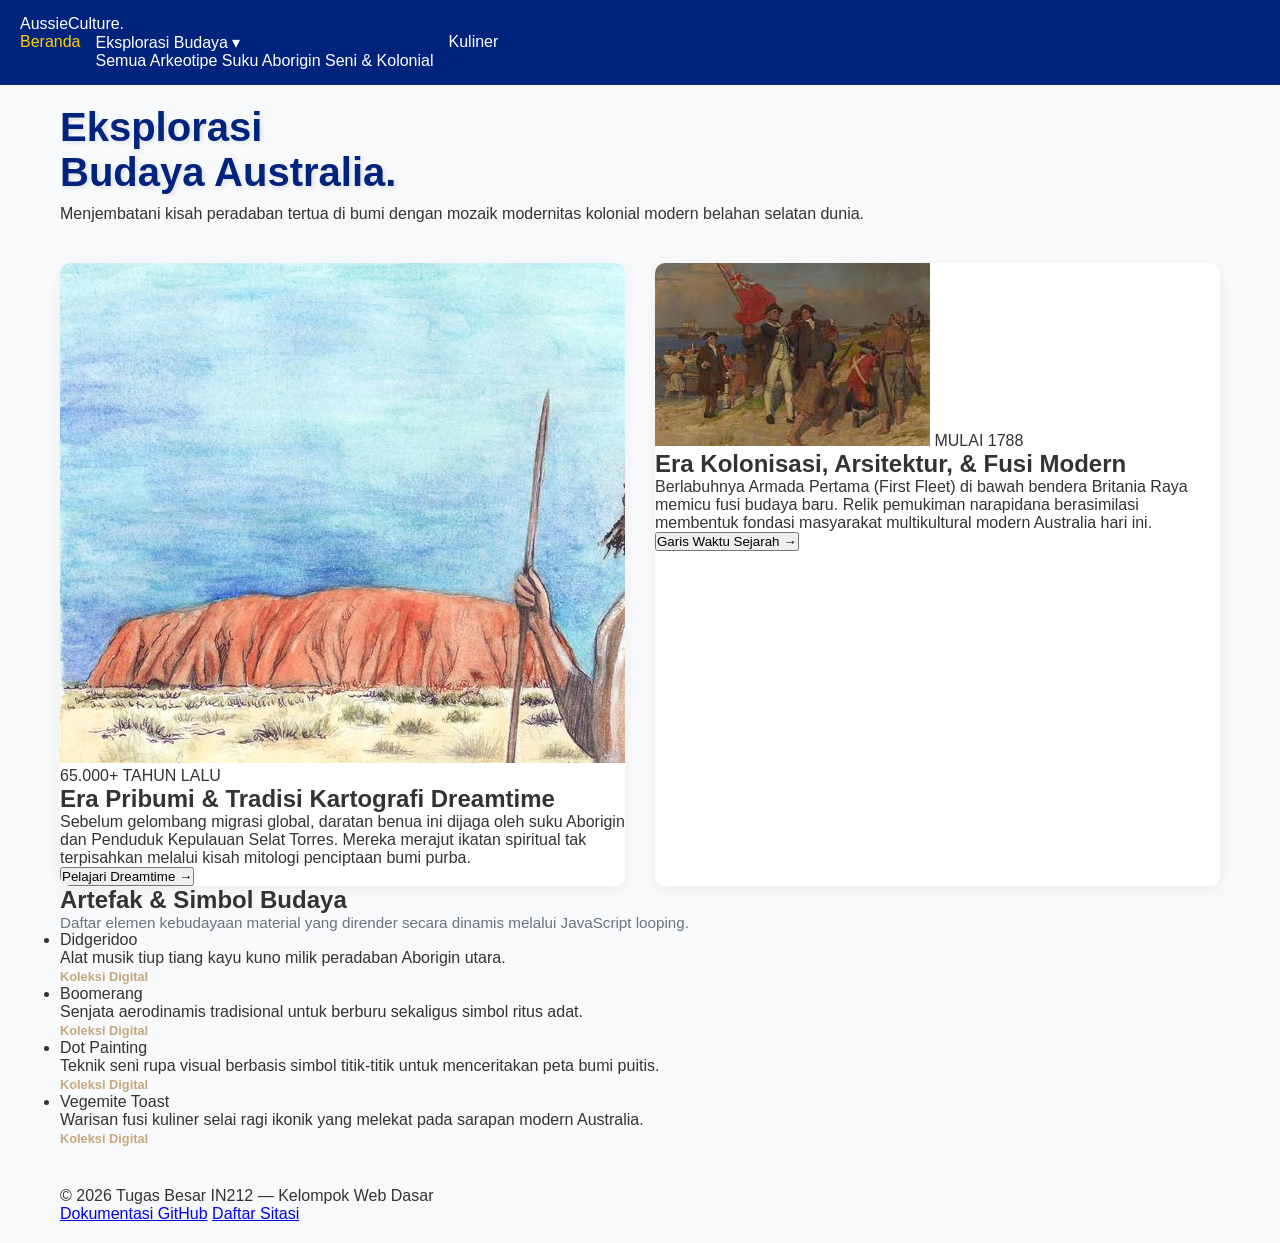
==== index.html @ f910027d "progress 2" ====
<!DOCTYPE html>
<html lang="id">
<head>
    <meta charset="UTF-8">
    <meta name="viewport" content="width=device-width, initial-scale=1.0">
    <title>Pesona Budaya Australia — AussieCulture</title>
    <link href="https://fonts.googleapis.com/css2?family=Marcellus&family=Plus+Jakarta+Sans:wght@300;400;500;600&display=swap" rel="stylesheet">
    <link rel="stylesheet" href="style.css">
</head>
<body>

    <nav class="navbar">
        <div class="nav-container">
            <div class="logo">AussieCulture.</div>
            
            <div class="burger-menu" id="burger-btn">
                <div class="line1"></div>
                <div class="line2"></div>
                <div class="line3"></div>
            </div>

            <ul class="nav-links" id="nav-menu">
                <li><a href="index.html" class="active">Beranda</a></li>
                <li class="dropdown">
                    <a href="#" class="dropbtn" id="dropdown-btn">Eksplorasi Budaya ▾</a>
                    <div class="dropdown-content">
                        <a href="#" onclick="filterBudaya('semua')">Semua Arkeotipe</a>
                        <a href="#" onclick="filterBudaya('aborigin')">Suku Aborigin</a>
                        <a href="#" onclick="filterBudaya('kolonial')">Seni & Kolonial</a>
                    </div>
                </li>
                <li><a href="kuliner.html">Kuliner</a></li>
            </ul>
        </div>
    </nav>

    <header class="hero container animate-fade">
        <div class="hero-content">
            <h1 class="text-effect">Eksplorasi<br><span class="highlight">Budaya Australia.</span></h1>
            <p class="hero-lead">Menjembatani kisah peradaban tertua di bumi dengan mozaik modernitas kolonial modern belahan selatan dunia.</p>
        </div>
    </header>

    <main class="container">
        
        <section class="sejarah-grid">
            
            <div class="sejarah-card" id="card-aborigin">
                <div class="card-img-wrapper">
                    <img src="photo/suku-aborigin.jpg" alt="Suku Aborigin Australia" class="card-img">
                    <span class="card-tag">65.000+ TAHUN LALU</span>
                </div>
                <div class="card-body">
                    <h2>Era Pribumi & Tradisi Kartografi Dreamtime</h2>
                    <p>Sebelum gelombang migrasi global, daratan benua ini dijaga oleh suku Aborigin dan Penduduk Kepulauan Selat Torres. Mereka merajut ikatan spiritual tak terpisahkan melalui kisah mitologi penciptaan bumi purba.</p>
                    <button class="btn-primary" onclick="bacaEksplorasi('aborigin')">Pelajari Dreamtime →</button>
                </div>
            </div>

            <div class="sejarah-card" id="card-kolonial">
                <div class="card-img-wrapper">
                    <img src="photo/captain-cook.jpg" alt="Era Kolonial Australia" class="card-img">
                    <span class="card-tag">MULAI 1788</span>
                </div>
                <div class="card-body">
                    <h2>Era Kolonisasi, Arsitektur, & Fusi Modern</h2>
                    <p>Berlabuhnya Armada Pertama (First Fleet) di bawah bendera Britania Raya memicu fusi budaya baru. Relik pemukiman narapidana berasimilasi membentuk fondasi masyarakat multikultural modern Australia hari ini.</p>
                    <button class="btn-primary" onclick="bacaEksplorasi('kolonial')">Garis Waktu Sejarah →</button>
                </div>
            </div>

        </section>

        <section class="artefak-section">
            <div class="section-header">
                <h2>Artefak & Simbol Budaya</h2>
                <p style="color: #6B7280; font-size: 0.95rem;">Daftar elemen kebudayaan material yang dirender secara dinamis melalui JavaScript looping.</p>
            </div>
            
            <ul class="artefak-list" id="dynamic-list"></ul>
        </section>

    </main>

    <footer class="footer">
        <div class="footer-container container">
            <p>© 2026 Tugas Besar IN212 — Kelompok Web Dasar</p>
            <div class="footer-links">
                <a href="#">Dokumentasi GitHub</a>
                <a href="#">Daftar Sitasi</a>
            </div>
        </div>
    </footer>

    <script src="script.js"></script>
</body>
</html>
---- style.css ----
* {
    margin: 0;
    padding: 0;
    box-sizing: border-box;
    font-family: 'Segoe UI', Tahoma, Geneva, Verdana, sans-serif;
}

body {
    background-color: #f7f9fa;
    color: #333;
}

.container {
    padding: 20px;
    max-width: 1200px;
    margin: 0 auto;
}


.navbar {
    display: flex;
    justify-content: space-between;
    align-items: center;
    background-color: #00247d; 
    padding: 15px 20px;
    color: white;
}

.nav-links {
    display: flex;
    list-style: none;
    gap: 15px;
}

.nav-links a {
    color: white;
    text-decoration: none;
    transition: color 0.3s ease; 
}

.nav-links a:hover, .nav-links a.active {
    color: #ffcd00; 
}


.sejarah-header {
    text-align: center;
    margin: 40px 0;
}

.text-effect {
    font-size: 2.5rem;
    color: #00247d;
    text-shadow: 2px 2px 4px rgba(0, 0, 0, 0.1);
    margin-bottom: 10px;
}


.sejarah-grid {
    display: grid;
    grid-template-columns: 1fr;
    gap: 30px;
}

.sejarah-card {
    background: white;
    border-radius: 10px;
    overflow: hidden;
    box-shadow: 0 4px 15px rgba(0,0,0,0.05);
    transition: transform 0.3s ease;
}

.sejarah-card:hover {
    transform: translateY(-5px); 
}

.card-image img {
    width: 100%;
    height: 200px;
    object-fit: cover;
}

.card-content {
    padding: 20px;
}

.card-content h2 {
    color: #cc3333; 
    margin-bottom: 15px;
}

.card-content p {
    line-height: 1.6;
    margin-bottom: 20px;
}

.btn-learn {
    background-color: #00247d;
    color: white;
    border: none;
    padding: 10px 20px;
    border-radius: 5px;
    cursor: pointer;
    font-weight: bold;
    transition: background-color 0.3s;
}

.btn-learn:hover {
    background-color: #001850;
}


@media (min-width: 768px) {
    .sejarah-grid {
        grid-template-columns: 1fr 1fr;
    }
    
    .sejarah-header h1 {
        font-size: 3.5rem;
    }
}
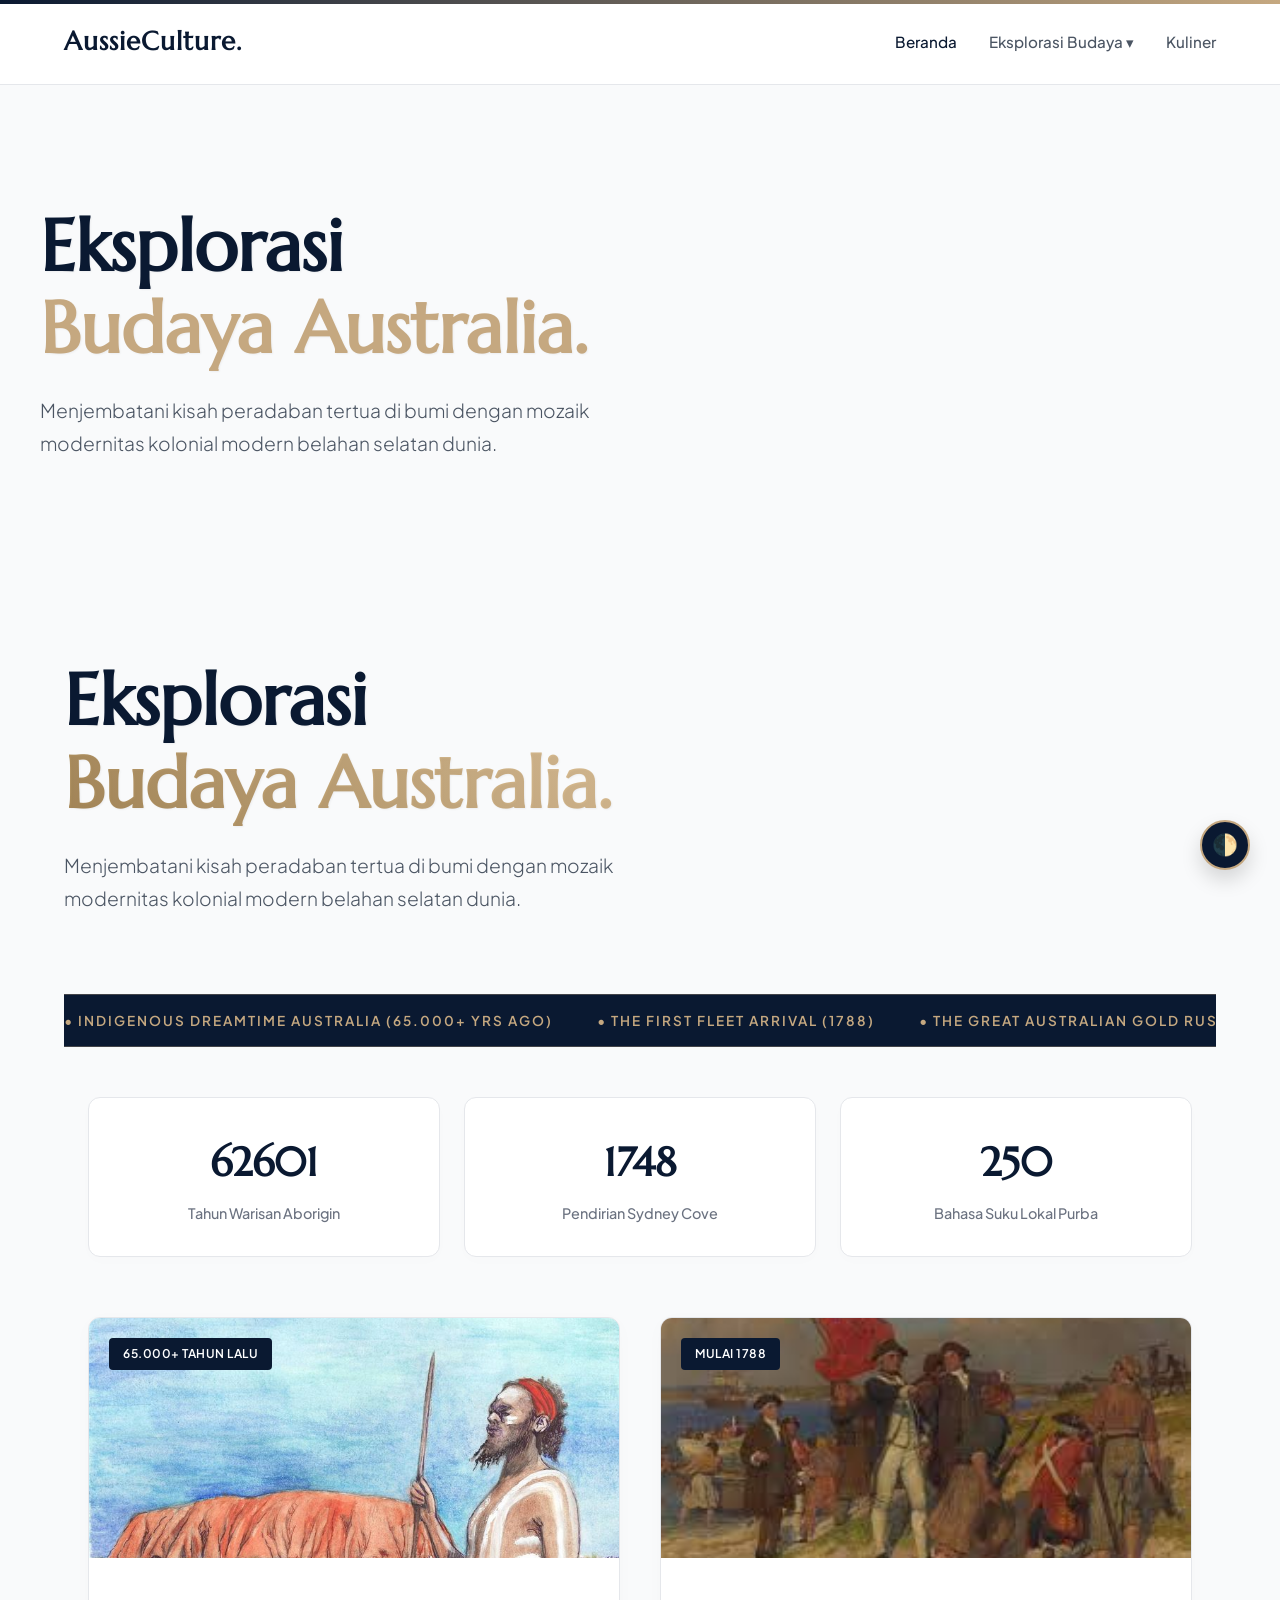
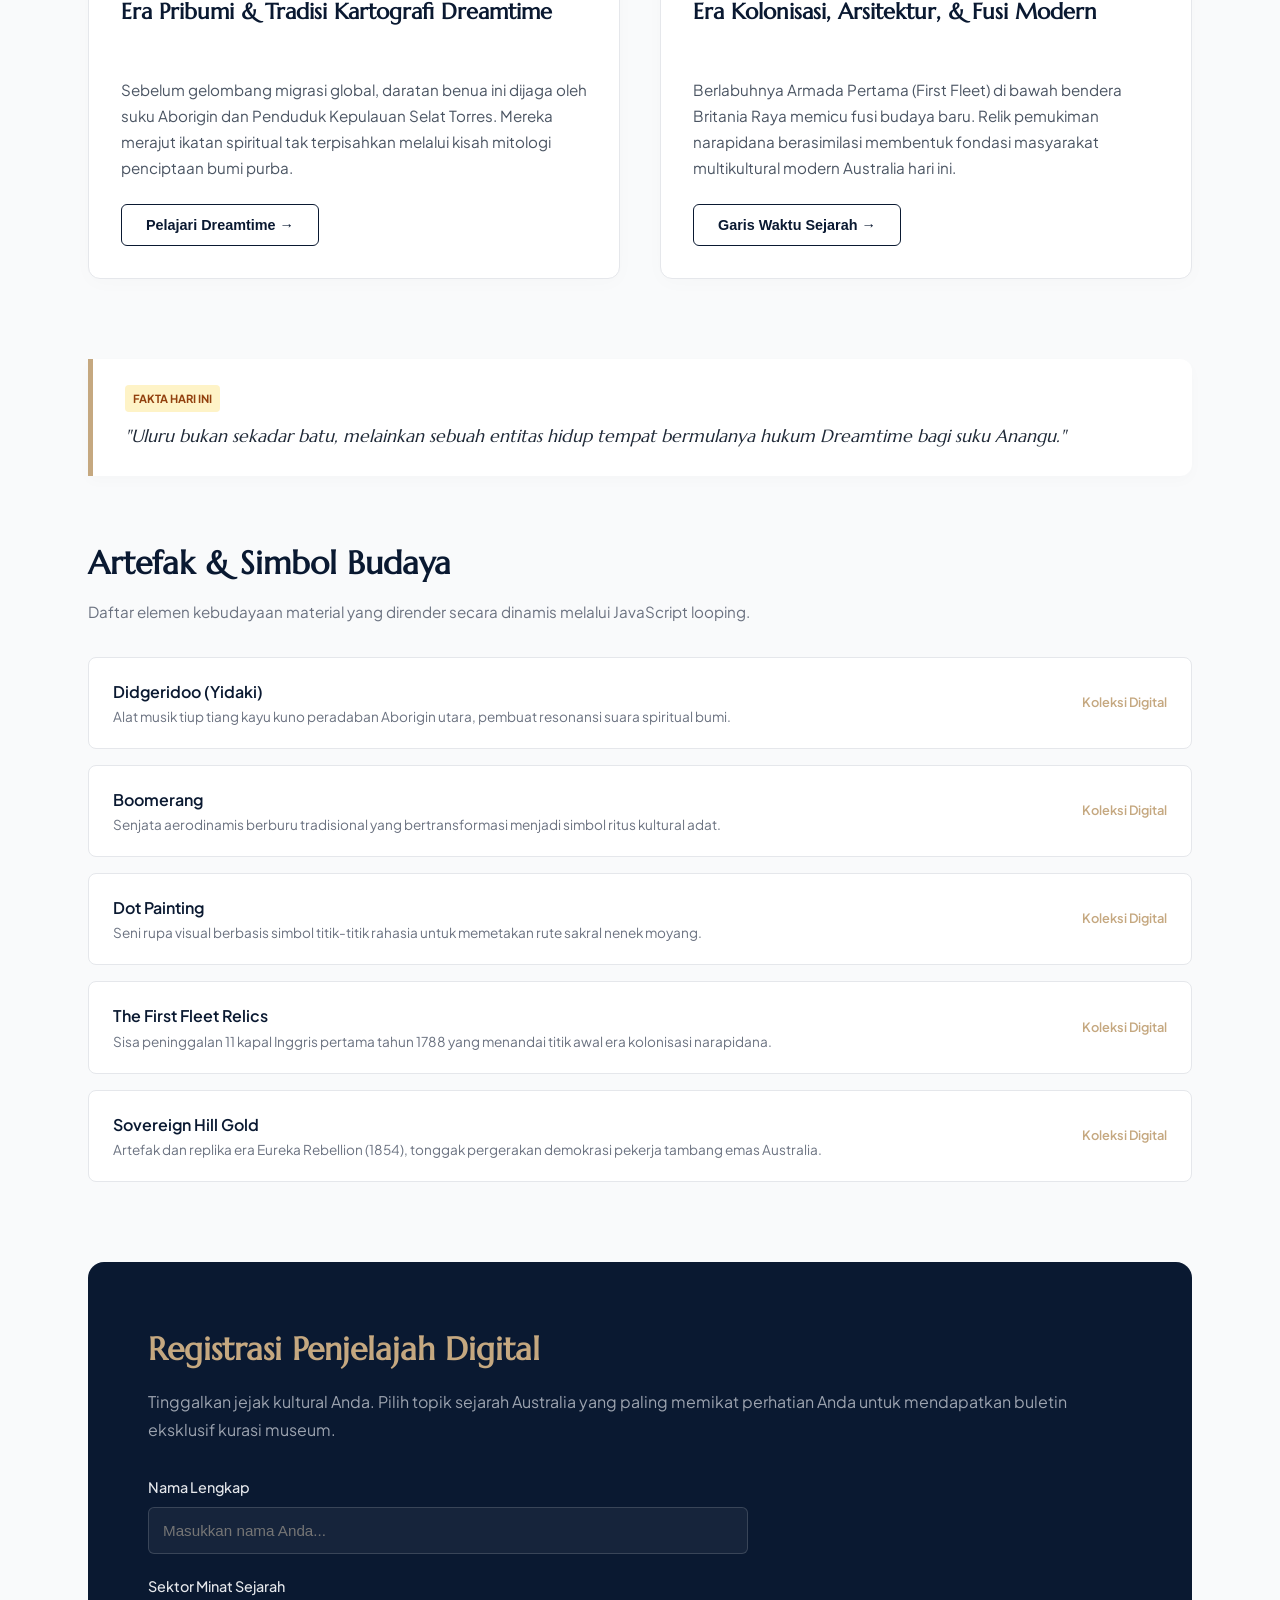
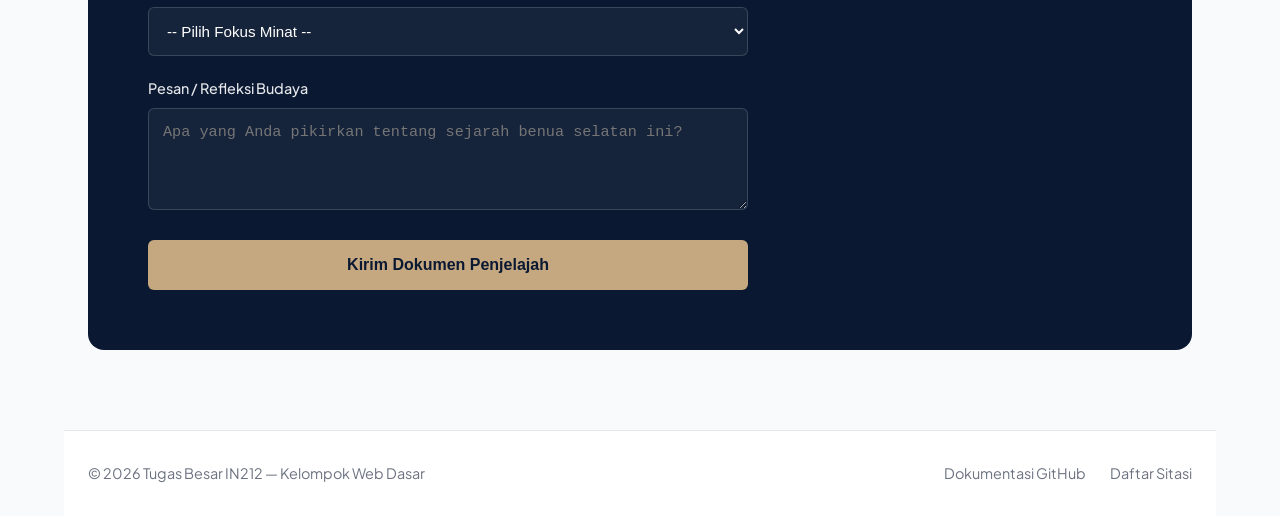
==== commit 1a361a45: "Pembaruan" ====
--- a/index.html
+++ b/index.html
@@ -8,7 +8,6 @@
     <link rel="stylesheet" href="style.css">
 </head>
 <body>
-
     <nav class="navbar">
         <div class="nav-container">
             <div class="logo">AussieCulture.</div>
@@ -43,8 +42,45 @@
 
     <main class="container">
         
+        <button id="dark-mode-toggle" class="floating-btn" title="Ubah Tema">🌓</button>
+
+    <div class="scroll-line"></div>
+
+    <header class="hero container animate-fade">
+        <div class="hero-content">
+            <h1 class="text-effect">Eksplorasi<br><span class="highlight text-gradient">Budaya Australia.</span></h1>
+            <p class="hero-lead">Menjembatani kisah peradaban tertua di bumi dengan mozaik modernitas kolonial modern belahan selatan dunia.</p>
+        </div>
+    </header>
+
+    <div class="marquee-container">
+        <div class="marquee-content">
+            <span>• INDIGENOUS DREAMTIME AUSTRALIA (65.000+ YRS AGO) </span>
+            <span>• THE FIRST FLEET ARRIVAL (1788) </span>
+            <span>• THE GREAT AUSTRALIAN GOLD RUSH (1851) </span>
+            <span>• FEDERATION OF AUSTRALIA (1901) </span>
+            <span>• MODERN MULTICULTURAL ERA (2026) </span>
+        </div>
+    </div>
+
+    <main class="container">
+        
+        <section class="stats-section">
+            <div class="stat-box">
+                <h3 class="stat-number" data-target="65000">0</h3>
+                <p>Tahun Warisan Aborigin</p>
+            </div>
+            <div class="stat-box">
+                <h3 class="stat-number" data-target="1788">0</h3>
+                <p>Pendirian Sydney Cove</p>
+            </div>
+            <div class="stat-box">
+                <h3 class="stat-number" data-target="250">0</h3>
+                <p>Bahasa Suku Lokal Purba</p>
+            </div>
+        </section>
+
         <section class="sejarah-grid">
-            
             <div class="sejarah-card" id="card-aborigin">
                 <div class="card-img-wrapper">
                     <img src="photo/suku-aborigin.jpg" alt="Suku Aborigin Australia" class="card-img">
@@ -68,18 +104,52 @@
                     <button class="btn-primary" onclick="bacaEksplorasi('kolonial')">Garis Waktu Sejarah →</button>
                 </div>
             </div>
+        </section>
 
-        </section>
+        <div class="quote-banner">
+            <span class="quote-tag">FAKTA HARI INI</span>
+            <p id="live-quote">"Uluru bukan sekadar batu, melainkan sebuah entitas hidup tempat bermulanya hukum Dreamtime bagi suku Anangu."</p>
+        </div>
 
         <section class="artefak-section">
             <div class="section-header">
                 <h2>Artefak & Simbol Budaya</h2>
                 <p style="color: #6B7280; font-size: 0.95rem;">Daftar elemen kebudayaan material yang dirender secara dinamis melalui JavaScript looping.</p>
             </div>
-            
             <ul class="artefak-list" id="dynamic-list"></ul>
         </section>
 
+        <section class="form-section">
+            <div class="form-info">
+                <h2>Registrasi Penjelajah Digital</h2>
+                <p>Tinggalkan jejak kultural Anda. Pilih topik sejarah Australia yang paling memikat perhatian Anda untuk mendapatkan buletin eksklusif kurasi museum.</p>
+            </div>
+            
+            <form id="guestbook-form" onsubmit="validasiForm(event)">
+                <div class="form-group">
+                    <label for="username">Nama Lengkap</label>
+                    <input type="text" id="username" placeholder="Masukkan nama Anda..." required>
+                </div>
+
+                <div class="form-group">
+                    <label for="user-interest">Sektor Minat Sejarah</label>
+                    <select id="user-interest" required>
+                        <option value="" disabled selected>-- Pilih Fokus Minat --</option>
+                        <option value="Antropologi Aborigin">Antropologi Aborigin (65.000+ Tahun Lalu)</option>
+                        <option value="Navigasi Maritim Kolonial">Navigasi Maritim & Kolonialisme (Mulai 1788)</option>
+                        <option value="Demam Emas (Gold Rush)">Era Demam Emas & Migrasi Global (1851)</option>
+                        <option value="Fusi Modern Kontemporer">Seni Komunitas Kontemporer & Multikultural</option>
+                    </select>
+                </div>
+
+                <div class="form-group">
+                    <label for="user-message">Pesan / Refleksi Budaya</label>
+                    <textarea id="user-message" rows="4" placeholder="Apa yang Anda pikirkan tentang sejarah benua selatan ini?" required></textarea>
+                </div>
+
+                <button type="submit" class="btn-submit">Kirim Dokumen Penjelajah</button>
+            </form>
+        </section>
     </main>
 
     <footer class="footer">
--- a/style.css
+++ b/style.css
@@ -1,121 +1,877 @@
+/* --- RESET & DESIGN SYSTEM --- */
 * {
     margin: 0;
     padding: 0;
     box-sizing: border-box;
-    font-family: 'Segoe UI', Tahoma, Geneva, Verdana, sans-serif;
+}
+
+:root {
+    --primary-blue: #0A1931;   /* Biru Navy Premium */
+    --accent-gold: #C5A880;    /* Emas Muted Elegan */
+    --text-dark: #1F2937;      /* Abu-abu pekat untuk teks bacaan */
+    --bg-light: #F9FAFB;       /* Putih Bersih Off-white */
+    --font-heading: 'Marcellus', serif;
+    --font-body: 'Plus Jakarta Sans', sans-serif;
 }
 
 body {
-    background-color: #f7f9fa;
-    color: #333;
+    background-color: var(--bg-light);
+    color: var(--text-dark);
+    font-family: var(--font-body);
+    line-height: 1.7;
+    -webkit-font-smoothing: antialiased;
 }
 
 .container {
-    padding: 20px;
     max-width: 1200px;
     margin: 0 auto;
-}
-
-
+    padding: 0 24px;
+}
+
+/* --- FITUR: Flexbox Navigation --- */
 .navbar {
+    background-color: #ffffff;
+    border-bottom: 1px solid #E5E7EB;
+    position: sticky;
+    top: 0;
+    z-index: 100;
+}
+
+.nav-container {
     display: flex;
     justify-content: space-between;
     align-items: center;
-    background-color: #00247d; 
-    padding: 15px 20px;
+    max-width: 1200px;
+    margin: 0 auto;
+    padding: 20px 24px;
+    position: relative;
+}
+
+.logo {
+    font-family: var(--font-heading);
+    font-size: 1.6rem;
+    font-weight: bold;
+    color: var(--primary-blue);
+    letter-spacing: 1px;
+}
+
+/* Tombol Burger Menu (Sembunyi secara default di PC) */
+.burger-menu {
+    display: none;
+    flex-direction: column;
+    gap: 5px;
+    cursor: pointer;
+    padding: 5px;
+    z-index: 110;
+}
+
+.burger-menu div {
+    width: 24px;
+    height: 2px;
+    background-color: var(--primary-blue);
+    transition: all 0.3s ease;
+}
+
+/* Struktur Nav-Links Mengutamakan Tampilan HP (Mobile First) */
+.nav-links {
+    display: none; 
+    flex-direction: column;
+    position: absolute;
+    top: 100%;
+    left: 0;
+    width: 100%;
+    background-color: #ffffff;
+    padding: 24px;
+    border-bottom: 1px solid #E5E7EB;
+    gap: 20px;
+    box-shadow: 0 15px 25px rgba(0, 0, 0, 0.05);
+    list-style: none;
+}
+
+/* Class bantuan pemicu aktifnya menu di HP via JS */
+.nav-links.mobile-active {
+    display: flex;
+}
+
+.nav-links a {
+    text-decoration: none;
+    color: #4B5563;
+    font-weight: 500;
+    font-size: 0.95rem;
+    transition: color 0.3s ease;
+    display: block;
+}
+
+.nav-links a:hover, .nav-links a.active {
+    color: var(--primary-blue);
+}
+
+/* Animasi perubahan bentuk burger menjadi tanda silang (X) */
+.burger-menu.active-burger .line1 {
+    transform: rotate(-45deg) translate(-5px, 5px);
+}
+.burger-menu.active-burger .line2 {
+    opacity: 0;
+}
+.burger-menu.active-burger .line3 {
+    transform: rotate(45deg) translate(-5px, -5px);
+}
+
+/* --- FITUR: Dropdown Styling --- */
+.dropdown {
+    position: relative;
+}
+
+.dropdown-content {
+    display: none;
+    background-color: #F9FAFB;
+    min-width: 200px;
+    border-radius: 8px;
+    overflow: hidden;
+    margin-top: 8px;
+    padding-left: 12px;
+}
+
+.dropdown-content a {
+    color: var(--text-dark);
+    padding: 12px 16px;
+    display: block;
+    font-size: 0.9rem;
+}
+
+.dropdown-content a:hover {
+    background-color: #F3F4F6;
+    color: var(--primary-blue);
+}
+
+/* Class pembantu untuk toggle dropdown via click di HP */
+.show-dropdown {
+    display: block !important;
+}
+
+/* --- HERO & FITUR: Text Effect --- */
+.hero {
+    padding: 80px 0 60px 0;
+}
+
+.text-effect {
+    font-family: var(--font-heading);
+    font-size: 3.5rem;
+    color: var(--primary-blue);
+    line-height: 1.15;
+    margin-bottom: 24px;
+    text-shadow: 1px 1px 2px rgba(10, 25, 49, 0.05);
+}
+
+.text-effect .highlight {
+    color: var(--accent-gold);
+}
+
+.hero-lead {
+    font-size: 1.2rem;
+    color: #4B5563;
+    max-width: 650px;
+    font-weight: 300;
+}
+
+/* --- FITUR: Grid Layout & Cards --- */
+.sejarah-grid, .kuliner-grid {
+    display: grid;
+    grid-template-columns: 1fr; /* Konsep Mobile First */
+    gap: 40px;
+    margin-bottom: 80px;
+}
+
+.card-link {
+    text-decoration: none;
+    color: inherit;
+    display: block;
+    height: 100%;
+}
+
+.sejarah-card {
+    background: #ffffff;
+    border-radius: 12px;
+    overflow: hidden;
+    box-shadow: 0 4px 20px rgba(0, 0, 0, 0.02);
+    border: 1px solid #E5E7EB;
+    height: 100%;
+    display: flex;
+    flex-direction: column;
+    transition: transform 0.4s cubic-bezier(0.16, 1, 0.3, 1), box-shadow 0.4s ease, border-color 0.4s ease;
+}
+
+.sejarah-card:hover {
+    transform: translateY(-8px);
+    box-shadow: 0 20px 35px rgba(0, 0, 0, 0.07);
+    border-color: var(--accent-gold);
+}
+
+.card-img-wrapper {
+    position: relative;
+    overflow: hidden;
+}
+
+.card-img {
+    width: 100%;
+    height: 280px;
+    object-fit: cover;
+    transition: transform 0.5s ease;
+}
+
+.card-link:hover .card-img, .sejarah-card:hover .card-img {
+    transform: scale(1.04);
+}
+
+.card-tag {
+    position: absolute;
+    top: 20px;
+    left: 20px;
+    background-color: var(--primary-blue);
+    color: #ffffff;
+    padding: 6px 14px;
+    font-size: 0.75rem;
+    font-weight: 600;
+    border-radius: 4px;
+    letter-spacing: 0.5px;
+    z-index: 2;
+}
+
+.card-body {
+    padding: 32px;
+    display: flex;
+    flex-direction: column;
+    flex-grow: 1;
+}
+
+.card-body h2 {
+    font-family: var(--font-heading);
+    font-size: 1.5rem;
+    color: var(--primary-blue);
+    margin-bottom: 16px;
+}
+
+.card-body p {
+    color: #4B5563;
+    font-size: 0.95rem;
+    margin-bottom: 24px;
+    flex-grow: 1;
+}
+
+.kuliner-more {
+    font-size: 0.9rem;
+    font-weight: 600;
+    color: var(--primary-blue);
+    transition: color 0.3s ease;
+    margin-top: auto;
+    display: inline-block;
+}
+
+.card-link:hover .kuliner-more {
+    color: var(--accent-gold);
+}
+
+/* --- FITUR: Buttons --- */
+.btn-primary {
+    background: transparent;
+    border: 1px solid var(--primary-blue);
+    color: var(--primary-blue);
+    padding: 12px 24px;
+    font-size: 0.9rem;
+    font-weight: 600;
+    border-radius: 6px;
+    cursor: pointer;
+    transition: all 0.3s ease;
+    align-self: flex-start;
+}
+
+.btn-primary:hover {
+    background-color: var(--primary-blue);
+    color: #ffffff;
+}
+
+/* --- DYNAMIC ARTEFAK SECTION (FITUR: List) --- */
+.artefak-section {
+    margin-bottom: 80px;
+}
+
+.section-header {
+    margin-bottom: 32px;
+}
+
+.section-header h2 {
+    font-family: var(--font-heading);
+    font-size: 2rem;
+    color: var(--primary-blue);
+    margin-bottom: 8px;
+}
+
+.artefak-list {
+    list-style: none;
+    display: flex;
+    flex-direction: column;
+    gap: 16px;
+}
+
+.artefak-item {
+    background: #ffffff;
+    padding: 20px 24px;
+    border-radius: 8px;
+    border: 1px solid #E5E7EB;
+    display: flex;
+    justify-content: space-between;
+    align-items: center;
+}
+
+.artefak-title {
+    font-weight: 600;
+    color: var(--primary-blue);
+}
+
+.artefak-desc {
+    font-size: 0.85rem;
+    color: #6B7280;
+}
+
+/* --- FITUR: Form Styling --- */
+.form-section {
+    background-color: var(--primary-blue);
+    color: #ffffff;
+    border-radius: 16px;
+    padding: 40px 24px;
+    margin-bottom: 80px;
+}
+
+/* --- FITUR: Dropdown Styling --- */
+.dropdown {
+    position: relative;
+    padding-bottom: 15px; /* Trik: Memberi area hover bayangan ke bawah agar tidak putus */
+    margin-bottom: -15px; /* Mengimbangi padding agar posisi nav-links tetap sejajar */
+}
+
+.dropdown-content {
+    display: none;
+    position: absolute;   /* Memastikan posisi melayang di desktop */
+    background-color: #ffffff;
+    min-width: 200px;
+    border-radius: 8px;
+    overflow: hidden;
+    top: 100%;            /* Memaksa menu muncul tepat di bawah pembungkus .dropdown */
+    right: 0;             /* Membuat dropdown rata kanan agar rapi */
+    box-shadow: 0 10px 25px rgba(0,0,0,0.08);
+    border: 1px solid #E5E7EB;
+    z-index: 200;
+}
+
+/* --- FITUR: Dropdown Styling (Solusi Absolut Fix Hover) --- */
+.dropdown {
+    position: relative;
+    display: inline-block;
+}
+
+/* Jembatan Transparan Tak Kasat Mata */
+.dropdown::after {
+    content: "";
+    position: absolute;
+    left: 0;
+    right: 0;
+    top: 100%;
+    height: 30px; /* <--- Ini jembatan setinggi 30px untuk menambal celah kosong secara total */
+    background: transparent; /* Tidak terlihat oleh user tapi dibaca oleh kursor */
+    z-index: 150;
+}
+
+.dropdown-content {
+    display: none;
+    position: absolute;
+    background-color: #ffffff;
+    min-width: 200px;
+    border-radius: 8px;
+    overflow: hidden;
+    
+    /* Kita geser sedikit ke bawah agar estetik tidak menempel pas di teks nav, 
+       tapi tenang, tidak akan hilang karena sudah dijaga oleh jembatan ::after di atas */
+    top: calc(100% + 10px); 
+    right: 0;
+    box-shadow: 0 10px 25px rgba(0, 0, 0, 0.1);
+    border: 1px solid #E5E7EB;
+    z-index: 200;
+}
+
+.sejarah-grid {
+    grid-template-columns: repeat(2, 1fr); 
+    display: flex; /* <--- ATAU baris display ini merusak struktur grid mobile-first kita */
+}
+
+/* --- FIX PROPORSI CARD --- */
+.sejarah-card {
+    background: #ffffff;
+    border-radius: 12px;
+    overflow: hidden;
+    box-shadow: 0 4px 20px rgba(0, 0, 0, 0.02);
+    border: 1px solid #E5E7EB;
+    
+    /* Menggunakan flexbox vertikal agar bodi di dalamnya tahu batasan tinggi maksimal grid */
+    display: flex;
+    flex-direction: column;
+    height: 100%; 
+    
+    transition: transform 0.4s cubic-bezier(0.16, 1, 0.3, 1), box-shadow 0.4s ease, border-color 0.4s ease;
+}
+
+.card-body {
+    padding: 32px;
+    
+    /* Trik Utama: Memaksa bodi kartu mengambil sisa ruang kosong secara adil */
+    display: flex;
+    flex-direction: column;
+    flex-grow: 1; 
+}
+
+/* Menyeimbangkan ukuran judul agar serasi saat berdampingan */
+.card-body h2 {
+    font-family: var(--font-heading);
+    font-size: 1.35rem; /* <--- Ukuran diturunkan sedikit dari 1.5rem agar pas satu/dua baris seimbang */
+    color: var(--primary-blue);
+    margin-bottom: 16px;
+    line-height: 1.4;
+    min-height: 64px; /* <--- Mengunci tinggi judul agar space-nya sama rata di kedua kartu */
+}
+
+.card-body p {
+    color: #4B5563;
+    font-size: 0.95rem;
+    margin-bottom: 24px;
+    
+    /* Trik Kedua: Dorong konten paragraf untuk mengisi space kosong secara fleksibel */
+    flex-grow: 1; 
+}
+
+/* Mengunci posisi tombol agar selalu presisi menempel di dasar bawah bodi kartu */
+.btn-primary {
+    background: transparent;
+    border: 1px solid var(--primary-blue);
+    color: var(--primary-blue);
+    padding: 12px 24px;
+    font-size: 0.9rem;
+    font-weight: 600;
+    border-radius: 6px;
+    cursor: pointer;
+    transition: all 0.3s ease;
+    
+    margin-top: auto;
+    align-self: flex-start;
+}
+
+.card-img {
+    width: 100%;
+    height: 240px; 
+    transition: transform 0.5s ease;
+}
+
+/* Pemicu Hover: Jika area .dropdown ATAU jembatan ::after terkena kursor, menu WAJIB tampil */
+.dropdown:hover .dropdown-content {
+    display: block;
+}
+
+.dropdown-content a {
+    color: var(--text-dark);
+    padding: 12px 16px;
+    display: block;
+    font-size: 0.9rem;
+    text-decoration: none;
+    text-align: left;
+}
+
+.dropdown-content a:hover {
+    background-color: #F3F4F6;
+    color: var(--primary-blue);
+}
+
+/* Pastikan saat di-hover, dropdown tetap tampil stabil */
+.dropdown:hover .dropdown-content {
+    display: block;
+}
+
+.dropdown-content a {
+    color: var(--text-dark);
+    padding: 12px 16px;
+    display: block;
+    font-size: 0.9rem;
+    text-decoration: none;
+    text-align: left;
+}
+
+.dropdown-content a:hover {
+    background-color: #F3F4F6;
+    color: var(--primary-blue);
+}
+
+.form-info h2 {
+    font-family: var(--font-heading);
+    font-size: 2rem;
+    margin-bottom: 12px;
+    color: var(--accent-gold);
+}
+
+.form-info p {
+    color: #9CA3AF;
+    margin-bottom: 32px;
+}
+
+#guestbook-form {
+    display: flex;
+    flex-direction: column;
+    gap: 20px;
+}
+
+.form-group {
+    display: flex;
+    flex-direction: column;
+    gap: 8px;
+}
+
+.form-group label {
+    font-size: 0.9rem;
+    font-weight: 500;
+    color: #E5E7EB;
+}
+
+.form-group input, .form-group select, .form-group textarea {
+    background-color: rgba(255, 255, 255, 0.05);
+    border: 1px solid rgba(255, 255, 255, 0.15);
+    padding: 14px;
+    border-radius: 6px;
+    color: #ffffff;
+    font-size: 0.95rem;
+    outline: none;
+    transition: border-color 0.3s;
+}
+
+.form-group input:focus, .form-group select:focus, .form-group textarea:focus {
+    border-color: var(--accent-gold);
+}
+
+.form-group select option {
+    background-color: var(--primary-blue);
+    color: #ffffff;
+}
+
+.btn-submit {
+    background-color: var(--accent-gold);
+    color: var(--primary-blue);
+    border: none;
+    padding: 16px;
+    border-radius: 6px;
+    font-size: 1rem;
+    font-weight: 600;
+    cursor: pointer;
+    transition: opacity 0.3s;
+    margin-top: 10px;
+}
+
+.btn-submit:hover {
+    opacity: 0.9;
+}
+
+/* --- FITUR: Animations (@keyframes) --- */
+@keyframes fadeInUp {
+    from {
+        opacity: 0;
+        transform: translateY(24px);
+    }
+    to {
+        opacity: 1;
+        transform: translateY(0);
+    }
+}
+
+.animate-fade {
+    animation: fadeInUp 0.8s cubic-bezier(0.16, 1, 0.3, 1) forwards;
+}
+
+/* --- STYLING FOOTER --- */
+.footer {
+    background-color: #ffffff;
+    border-top: 1px solid #E5E7EB;
+    padding: 30px 0;
+    font-size: 0.9rem;
+    color: #6B7280;
+}
+
+.footer-container {
+    display: flex;
+    flex-direction: column;
+    gap: 16px;
+    align-items: center;
+}
+
+.footer-links {
+    display: flex;
+    gap: 24px;
+}
+
+.footer-links a {
+    color: #6B7280;
+    text-decoration: none;
+    transition: color 0.3s;
+}
+
+.footer-links a:hover {
+    color: var(--primary-blue);
+}
+
+/* --- ORNAMEN TAMBAHAN: FLOATING THEME TOGGLE & PROGRESS LINE --- */
+.floating-btn {
+    position: fixed;
+    bottom: 30px;
+    right: 30px;
+    background: var(--primary-blue);
+    border: 2px solid var(--accent-gold);
     color: white;
-}
-
-.nav-links {
-    display: flex;
-    list-style: none;
-    gap: 15px;
-}
-
-.nav-links a {
-    color: white;
-    text-decoration: none;
-    transition: color 0.3s ease; 
-}
-
-.nav-links a:hover, .nav-links a.active {
-    color: #ffcd00; 
-}
-
-
-.sejarah-header {
+    width: 50px;
+    height: 50px;
+    border-radius: 50%;
+    font-size: 1.3rem;
+    cursor: pointer;
+    box-shadow: 0 10px 20px rgba(0,0,0,0.15);
+    z-index: 999;
+    transition: transform 0.3s ease;
+}
+.floating-btn:hover {
+    transform: scale(1.1) rotate(15deg);
+}
+
+.scroll-line {
+    height: 4px;
+    width: 100%;
+    background: linear-gradient(to right, var(--primary-blue), var(--accent-gold));
+    position: fixed;
+    top: 0;
+    left: 0;
+    z-index: 1000;
+}
+
+/* --- TEXT GRADIENT & DECORATION --- */
+.text-gradient {
+    background: linear-gradient(45deg, #A88958, #DCC096);
+    -webkit-background-clip: text;
+    background-clip: text;
+    -webkit-text-fill-color: transparent;
+}
+
+/* --- HIASAN 1: MULTI-SPEED RUNNING MARQUEE --- */
+.marquee-container {
+    width: 100%;
+    background-color: var(--primary-blue);
+    color: var(--accent-gold);
+    padding: 14px 0;
+    overflow: hidden;
+    white-space: nowrap;
+    font-size: 0.85rem;
+    font-weight: 600;
+    letter-spacing: 2px;
+    border-top: 1px solid rgba(197, 168, 128, 0.3);
+    border-bottom: 1px solid rgba(197, 168, 128, 0.3);
+    margin-bottom: 50px;
+}
+.marquee-content {
+    display: inline-block;
+    animation: marqueeAnimation 25s linear infinite;
+}
+.marquee-content span {
+    padding-right: 40px;
+}
+@keyframes marqueeAnimation {
+    0% { transform: translateX(0%); }
+    100% { transform: translateX(-50%); }
+}
+
+/* --- HIASAN 2: GRID STATISTIK INTERAKTIF --- */
+.stats-section {
+    display: grid;
+    grid-template-columns: repeat(auto-fit, minmax(250px, 1fr));
+    gap: 24px;
+    margin-bottom: 60px;
+}
+.stat-box {
+    background: #ffffff;
+    border: 1px solid #E5E7EB;
+    border-radius: 12px;
+    padding: 30px;
     text-align: center;
-    margin: 40px 0;
-}
-
-.text-effect {
+    box-shadow: 0 4px 15px rgba(0,0,0,0.01);
+}
+.stat-number {
+    font-family: var(--font-heading);
     font-size: 2.5rem;
-    color: #00247d;
-    text-shadow: 2px 2px 4px rgba(0, 0, 0, 0.1);
+    color: var(--primary-blue);
+    margin-bottom: 5px;
+}
+.stat-box p {
+    font-size: 0.9rem;
+    color: #6B7280;
+    font-weight: 500;
+}
+
+/* --- HIASAN 3: BANNER QUOTE SEJARAH LIVE --- */
+.quote-banner {
+    background: #ffffff;
+    border-left: 5px solid var(--accent-gold);
+    padding: 24px 32px;
+    border-radius: 0 12px 12px 0;
+    margin-bottom: 60px;
+    box-shadow: 0 5px 15px rgba(0,0,0,0.02);
+}
+.quote-tag {
+    font-size: 0.7rem;
+    background: #FEF3C7;
+    color: #92400E;
+    padding: 4px 8px;
+    border-radius: 4px;
+    font-weight: 700;
+    display: inline-block;
     margin-bottom: 10px;
 }
-
-
-.sejarah-grid {
-    display: grid;
-    grid-template-columns: 1fr;
-    gap: 30px;
-}
-
-.sejarah-card {
-    background: white;
-    border-radius: 10px;
-    overflow: hidden;
-    box-shadow: 0 4px 15px rgba(0,0,0,0.05);
-    transition: transform 0.3s ease;
-}
-
-.sejarah-card:hover {
-    transform: translateY(-5px); 
-}
-
-.card-image img {
-    width: 100%;
-    height: 200px;
-    object-fit: cover;
-}
-
-.card-content {
-    padding: 20px;
-}
-
-.card-content h2 {
-    color: #cc3333; 
-    margin-bottom: 15px;
-}
-
-.card-content p {
-    line-height: 1.6;
-    margin-bottom: 20px;
-}
-
-.btn-learn {
-    background-color: #00247d;
-    color: white;
-    border: none;
-    padding: 10px 20px;
-    border-radius: 5px;
-    cursor: pointer;
-    font-weight: bold;
-    transition: background-color 0.3s;
-}
-
-.btn-learn:hover {
-    background-color: #001850;
-}
-
-
+#live-quote {
+    font-style: italic;
+    font-family: var(--font-heading);
+    color: var(--text-dark);
+    font-size: 1.1rem;
+}
+
+/* --- ARTEFAK HOVER BOUNCE EFFECT --- */
+.artefak-item {
+    transition: all 0.3s cubic-bezier(0.175, 0.885, 0.32, 1.275);
+}
+.artefak-item:hover {
+    transform: scale(1.02) translateX(10px);
+    border-color: var(--accent-gold);
+    box-shadow: 0 8px 20px rgba(0,0,0,0.05);
+}
+
+/* ==========================================================================
+    SISTEM INTEGRASI ENGINE DARK MODE (Variabel Pewarnaan Balik)
+   ========================================================================== */
+body.dark-theme {
+    --bg-light: #070F1E;
+    --text-dark: #E5E7EB;
+    background-color: var(--bg-light);
+}
+body.dark-theme .navbar, 
+body.dark-theme .sejarah-card, 
+body.dark-theme .stat-box, 
+body.dark-theme .quote-banner, 
+body.dark-theme .artefak-item,
+body.dark-theme .nav-links {
+    background-color: #0D1B2A;
+    border-color: #1E293B;
+    color: #F3F4F6;
+}
+body.dark-theme .nav-links a { color: #9CA3AF; }
+body.dark-theme .nav-links a:hover, body.dark-theme .nav-links a.active { color: #ffffff; }
+body.dark-theme .logo, body.dark-theme .stat-number, body.dark-theme .card-body h2, body.dark-theme .section-header h2, body.dark-theme .artefak-title {
+    color: #ffffff;
+}
+body.dark-theme .btn-primary {
+    border-color: var(--accent-gold);
+    color: var(--accent-gold);
+}
+body.dark-theme .btn-primary:hover {
+    background: var(--accent-gold);
+    color: #070F1E;
+}
+body.dark-theme #live-quote { color: #D1D5DB; }
+
+/* ==========================================================================
+    MEDIA QUERIES (Aturan Ekspansi khusus Desktop / Layar Lebar >= 768px)
+   ========================================================================== */
 @media (min-width: 768px) {
+    .burger-menu {
+        display: none !important;
+    }
+
     .sejarah-grid {
-        grid-template-columns: 1fr 1fr;
-    }
-    
-    .sejarah-header h1 {
-        font-size: 3.5rem;
+        display: grid !important;                  /* Memaksa browser mengaktifkan mode Grid */
+        grid-template-columns: repeat(2, 1fr) !important; /* Membagi halaman menjadi 2 kolom sama rata */
+        gap: 40px;                                 /* Memberi jarak yang pas antar kartu */
+    }
+
+    .kuliner-grid {
+        display: grid !important;
+        grid-template-columns: repeat(3, 1fr) !important; /* Khusus kuliner langsung jadi 3 kolom */
+        gap: 30px;
+    }
+
+    .dropdown-content {
+        position: absolute;
+        background-color: #ffffff;
+        box-shadow: 0 10px 25px rgba(0,0,0,0.08);
+        border: 1px solid #E5E7EB;
+        top: 100%;
+        right: 0;
+        padding-left: 0;
+    }
+
+    .dropdown-content {
+        position: absolute;
+        background-color: #ffffff;
+        top: calc(100% + 10px);
+        right: 0;
+        padding-left: 0;
+    }
+
+    .nav-links {
+        display: flex; 
+        flex-direction: row;
+        position: static;
+        width: auto;
+        padding: 0;
+        background-color: transparent;
+        box-shadow: none;
+        gap: 32px;
+        border: none;
+    }
+
+    .dropdown-content {
+        position: absolute;
+        background-color: #ffffff;
+        box-shadow: 0 10px 25px rgba(0,0,0,0.08);
+        border: 1px solid #E5E7EB;
+        margin-top: 12px;
+        padding-left: 0;
+    }
+
+    .dropdown:hover .dropdown-content {
+        display: block;
+    }
+
+    .hero {
+        padding: 120px 0 80px 0;
+    }
+
+    .text-effect {
+        font-size: 4.5rem;
+    }
+
+    .sejarah-grid {
+        grid-template-columns: repeat(2, 1fr); 
+    }
+
+    .kuliner-grid {
+        grid-template-columns: repeat(3, 1fr);
+    }
+
+    .form-section {
+        padding: 60px;
+    }
+
+    #guestbook-form {
+        max-width: 600px;
+    }
+
+    .footer-container {
+        flex-direction: row;
+        justify-content: space-between;
     }
 }
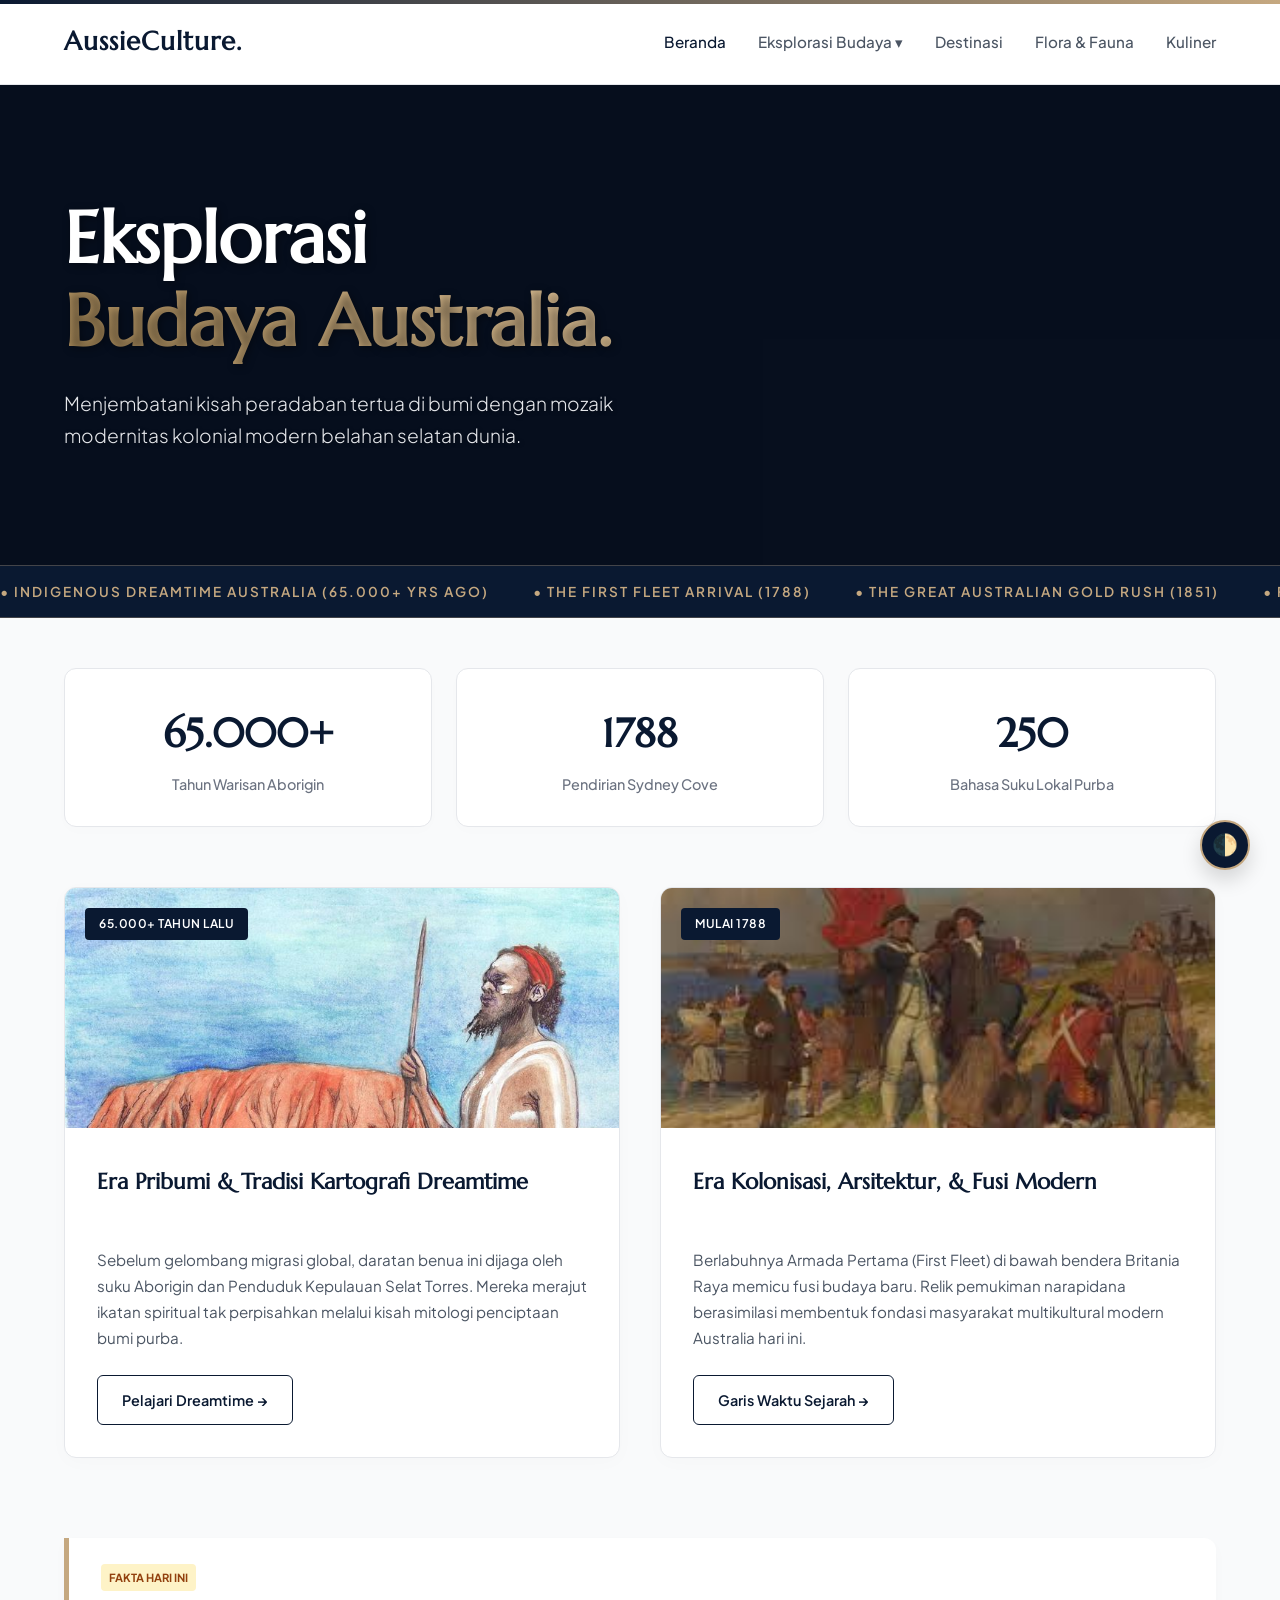
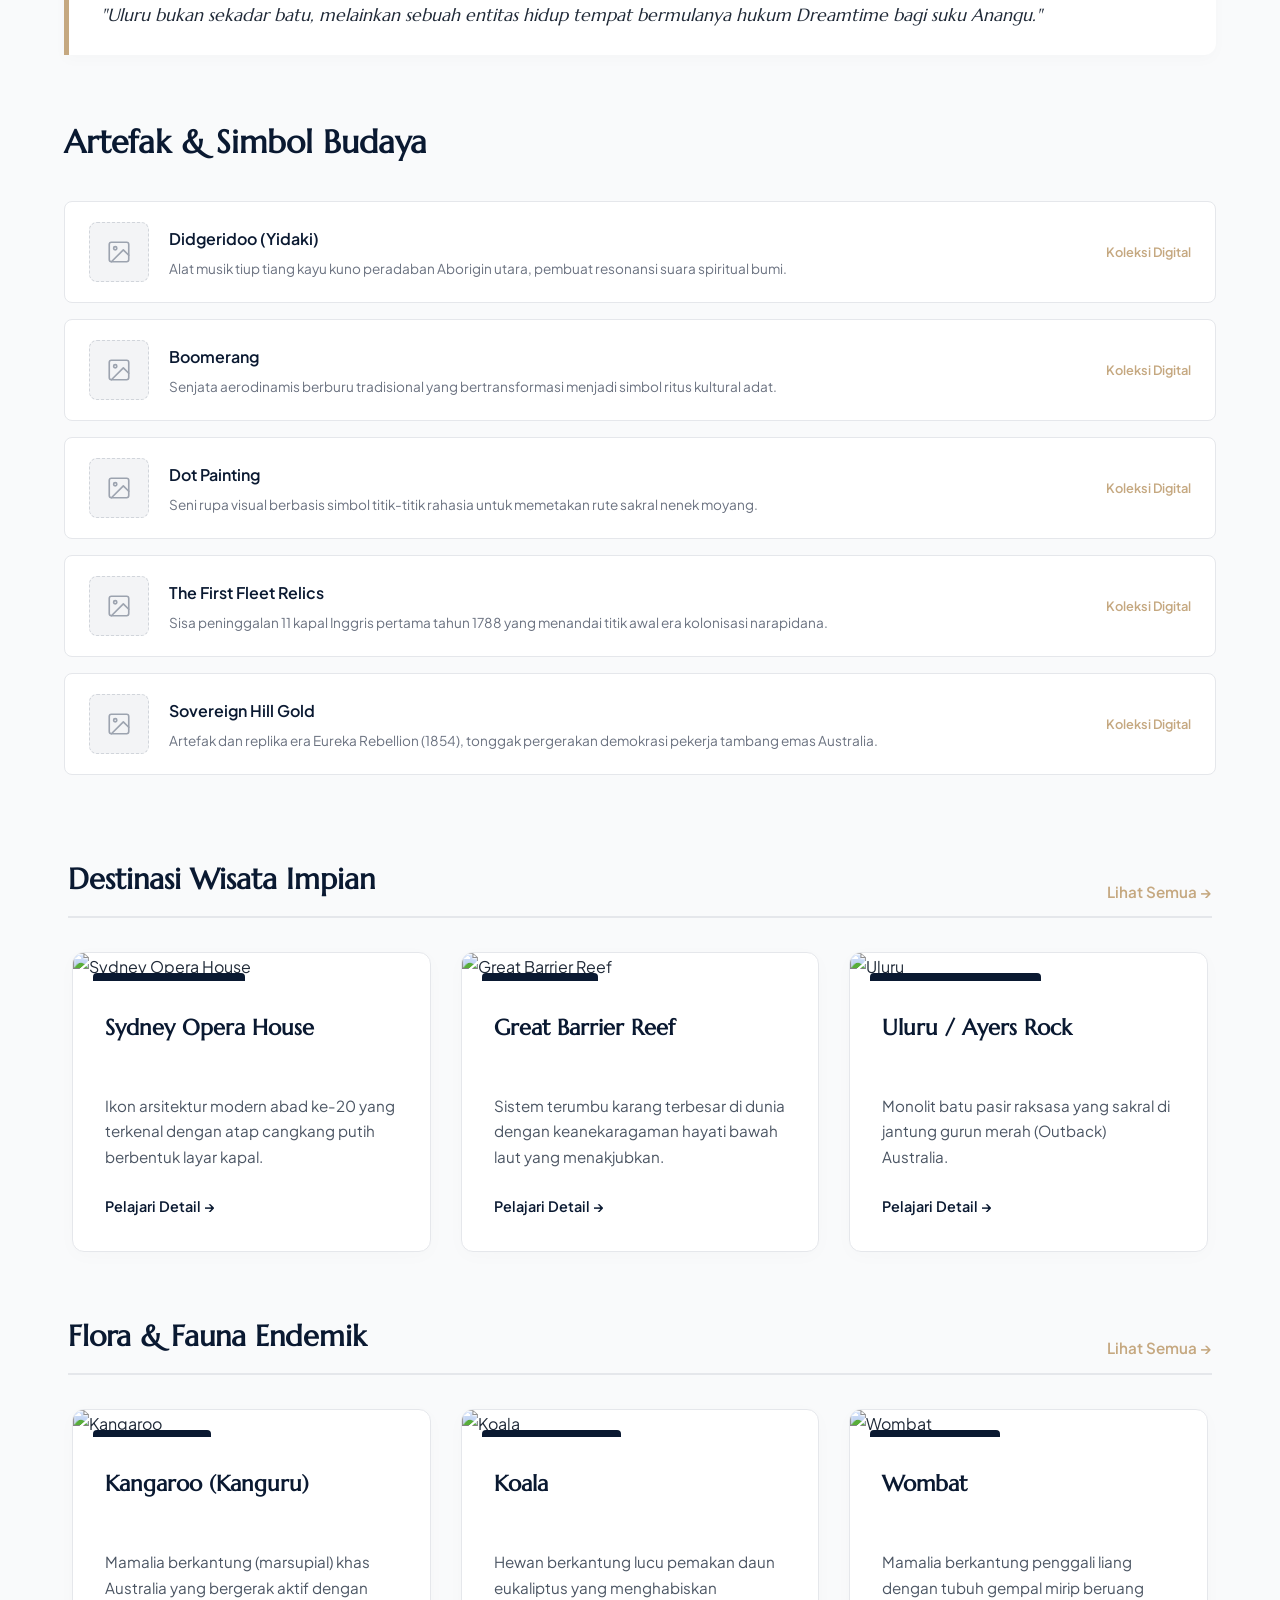
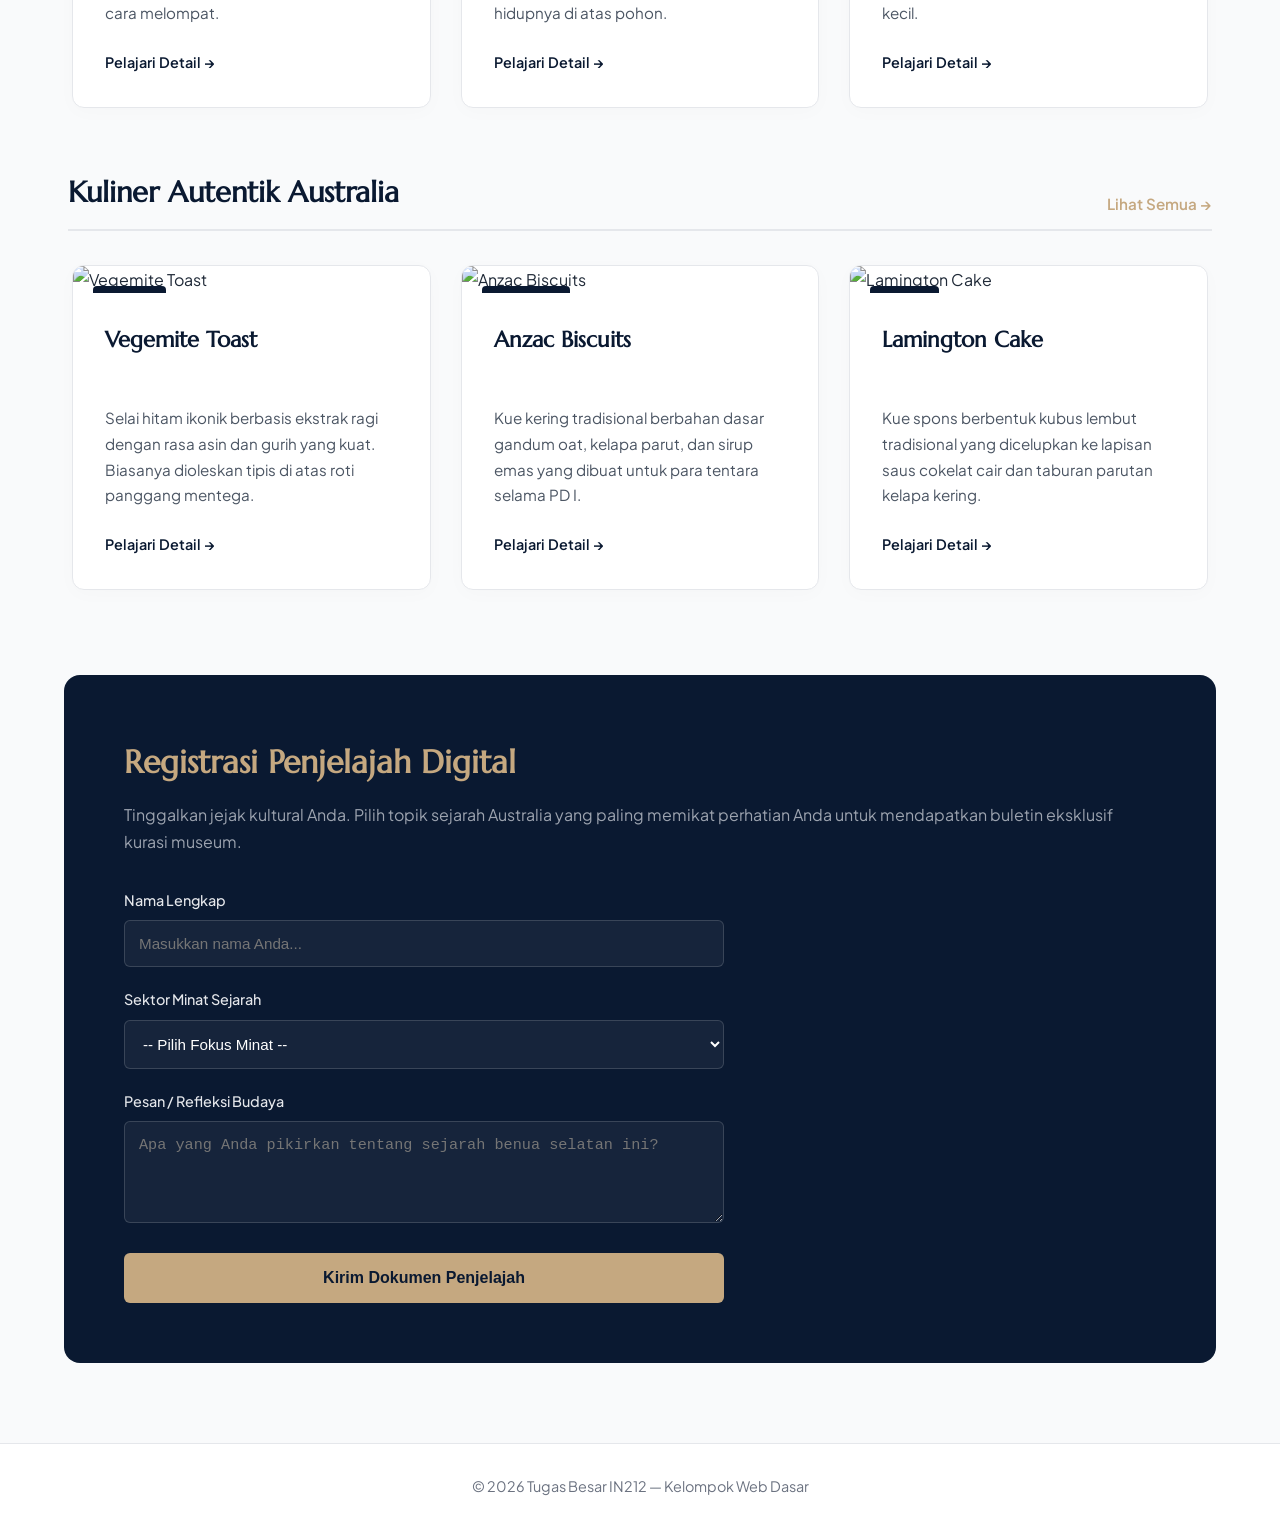
==== commit 95af7545: "tinggal isi datanya" ====
--- a/index.html
+++ b/index.html
@@ -1,167 +1,320 @@
-<!DOCTYPE html>
-<html lang="id">
-<head>
-    <meta charset="UTF-8">
-    <meta name="viewport" content="width=device-width, initial-scale=1.0">
-    <title>Pesona Budaya Australia — AussieCulture</title>
-    <link href="https://fonts.googleapis.com/css2?family=Marcellus&family=Plus+Jakarta+Sans:wght@300;400;500;600&display=swap" rel="stylesheet">
-    <link rel="stylesheet" href="style.css">
-</head>
-<body>
-    <nav class="navbar">
-        <div class="nav-container">
-            <div class="logo">AussieCulture.</div>
-            
-            <div class="burger-menu" id="burger-btn">
-                <div class="line1"></div>
-                <div class="line2"></div>
-                <div class="line3"></div>
-            </div>
-
-            <ul class="nav-links" id="nav-menu">
-                <li><a href="index.html" class="active">Beranda</a></li>
-                <li class="dropdown">
-                    <a href="#" class="dropbtn" id="dropdown-btn">Eksplorasi Budaya ▾</a>
-                    <div class="dropdown-content">
-                        <a href="#" onclick="filterBudaya('semua')">Semua Arkeotipe</a>
-                        <a href="#" onclick="filterBudaya('aborigin')">Suku Aborigin</a>
-                        <a href="#" onclick="filterBudaya('kolonial')">Seni & Kolonial</a>
-                    </div>
-                </li>
-                <li><a href="kuliner.html">Kuliner</a></li>
-            </ul>
-        </div>
-    </nav>
-
-    <header class="hero container animate-fade">
-        <div class="hero-content">
-            <h1 class="text-effect">Eksplorasi<br><span class="highlight">Budaya Australia.</span></h1>
-            <p class="hero-lead">Menjembatani kisah peradaban tertua di bumi dengan mozaik modernitas kolonial modern belahan selatan dunia.</p>
-        </div>
-    </header>
-
-    <main class="container">
-        
-        <button id="dark-mode-toggle" class="floating-btn" title="Ubah Tema">🌓</button>
-
-    <div class="scroll-line"></div>
-
-    <header class="hero container animate-fade">
-        <div class="hero-content">
-            <h1 class="text-effect">Eksplorasi<br><span class="highlight text-gradient">Budaya Australia.</span></h1>
-            <p class="hero-lead">Menjembatani kisah peradaban tertua di bumi dengan mozaik modernitas kolonial modern belahan selatan dunia.</p>
-        </div>
-    </header>
-
-    <div class="marquee-container">
-        <div class="marquee-content">
-            <span>• INDIGENOUS DREAMTIME AUSTRALIA (65.000+ YRS AGO) </span>
-            <span>• THE FIRST FLEET ARRIVAL (1788) </span>
-            <span>• THE GREAT AUSTRALIAN GOLD RUSH (1851) </span>
-            <span>• FEDERATION OF AUSTRALIA (1901) </span>
-            <span>• MODERN MULTICULTURAL ERA (2026) </span>
-        </div>
-    </div>
-
-    <main class="container">
-        
-        <section class="stats-section">
-            <div class="stat-box">
-                <h3 class="stat-number" data-target="65000">0</h3>
-                <p>Tahun Warisan Aborigin</p>
-            </div>
-            <div class="stat-box">
-                <h3 class="stat-number" data-target="1788">0</h3>
-                <p>Pendirian Sydney Cove</p>
-            </div>
-            <div class="stat-box">
-                <h3 class="stat-number" data-target="250">0</h3>
-                <p>Bahasa Suku Lokal Purba</p>
-            </div>
-        </section>
-
-        <section class="sejarah-grid">
-            <div class="sejarah-card" id="card-aborigin">
-                <div class="card-img-wrapper">
-                    <img src="photo/suku-aborigin.jpg" alt="Suku Aborigin Australia" class="card-img">
-                    <span class="card-tag">65.000+ TAHUN LALU</span>
-                </div>
-                <div class="card-body">
-                    <h2>Era Pribumi & Tradisi Kartografi Dreamtime</h2>
-                    <p>Sebelum gelombang migrasi global, daratan benua ini dijaga oleh suku Aborigin dan Penduduk Kepulauan Selat Torres. Mereka merajut ikatan spiritual tak terpisahkan melalui kisah mitologi penciptaan bumi purba.</p>
-                    <button class="btn-primary" onclick="bacaEksplorasi('aborigin')">Pelajari Dreamtime →</button>
-                </div>
-            </div>
-
-            <div class="sejarah-card" id="card-kolonial">
-                <div class="card-img-wrapper">
-                    <img src="photo/captain-cook.jpg" alt="Era Kolonial Australia" class="card-img">
-                    <span class="card-tag">MULAI 1788</span>
-                </div>
-                <div class="card-body">
-                    <h2>Era Kolonisasi, Arsitektur, & Fusi Modern</h2>
-                    <p>Berlabuhnya Armada Pertama (First Fleet) di bawah bendera Britania Raya memicu fusi budaya baru. Relik pemukiman narapidana berasimilasi membentuk fondasi masyarakat multikultural modern Australia hari ini.</p>
-                    <button class="btn-primary" onclick="bacaEksplorasi('kolonial')">Garis Waktu Sejarah →</button>
-                </div>
-            </div>
-        </section>
-
-        <div class="quote-banner">
-            <span class="quote-tag">FAKTA HARI INI</span>
-            <p id="live-quote">"Uluru bukan sekadar batu, melainkan sebuah entitas hidup tempat bermulanya hukum Dreamtime bagi suku Anangu."</p>
-        </div>
-
-        <section class="artefak-section">
-            <div class="section-header">
-                <h2>Artefak & Simbol Budaya</h2>
-                <p style="color: #6B7280; font-size: 0.95rem;">Daftar elemen kebudayaan material yang dirender secara dinamis melalui JavaScript looping.</p>
-            </div>
-            <ul class="artefak-list" id="dynamic-list"></ul>
-        </section>
-
-        <section class="form-section">
-            <div class="form-info">
-                <h2>Registrasi Penjelajah Digital</h2>
-                <p>Tinggalkan jejak kultural Anda. Pilih topik sejarah Australia yang paling memikat perhatian Anda untuk mendapatkan buletin eksklusif kurasi museum.</p>
-            </div>
-            
-            <form id="guestbook-form" onsubmit="validasiForm(event)">
-                <div class="form-group">
-                    <label for="username">Nama Lengkap</label>
-                    <input type="text" id="username" placeholder="Masukkan nama Anda..." required>
-                </div>
-
-                <div class="form-group">
-                    <label for="user-interest">Sektor Minat Sejarah</label>
-                    <select id="user-interest" required>
-                        <option value="" disabled selected>-- Pilih Fokus Minat --</option>
-                        <option value="Antropologi Aborigin">Antropologi Aborigin (65.000+ Tahun Lalu)</option>
-                        <option value="Navigasi Maritim Kolonial">Navigasi Maritim & Kolonialisme (Mulai 1788)</option>
-                        <option value="Demam Emas (Gold Rush)">Era Demam Emas & Migrasi Global (1851)</option>
-                        <option value="Fusi Modern Kontemporer">Seni Komunitas Kontemporer & Multikultural</option>
-                    </select>
-                </div>
-
-                <div class="form-group">
-                    <label for="user-message">Pesan / Refleksi Budaya</label>
-                    <textarea id="user-message" rows="4" placeholder="Apa yang Anda pikirkan tentang sejarah benua selatan ini?" required></textarea>
-                </div>
-
-                <button type="submit" class="btn-submit">Kirim Dokumen Penjelajah</button>
-            </form>
-        </section>
-    </main>
-
-    <footer class="footer">
-        <div class="footer-container container">
-            <p>© 2026 Tugas Besar IN212 — Kelompok Web Dasar</p>
-            <div class="footer-links">
-                <a href="#">Dokumentasi GitHub</a>
-                <a href="#">Daftar Sitasi</a>
-            </div>
-        </div>
-    </footer>
-
-    <script src="script.js"></script>
-</body>
+<!DOCTYPE html>
+<html lang="id">
+<head>
+    <meta charset="UTF-8">
+    <meta name="viewport" content="width=device-width, initial-scale=1.0">
+    <title>Pesona Budaya Australia — AussieCulture</title>
+    <link href="https://fonts.googleapis.com/css2?family=Marcellus&family=Plus+Jakarta+Sans:wght@300;400;500;600&display=swap" rel="stylesheet">
+    <link rel="stylesheet" href="style.css">
+</head>+<body>
+    <script>
+        if (localStorage.getItem("theme") === "dark") {
+            document.body.classList.add("dark-theme");
+        }
+    </script>
+    <nav class="navbar">
+        <div class="nav-container">
+            <a href="index.html" class="logo" style="text-decoration: none;">AussieCulture.</a>
+            
+            <div class="burger-menu" id="burger-btn">
+                <div class="line1"></div>
+                <div class="line2"></div>
+                <div class="line3"></div>
+            </div>
+
+            <ul class="nav-links" id="nav-menu">
+                <li><a href="index.html" id="nav-home">Beranda</a></li>
+                <li class="dropdown">
+                    <a href="#" class="dropbtn" id="dropdown-btn">Eksplorasi Budaya ▾</a>
+                    <div class="dropdown-content">
+                        <a href="index.html#semua" onclick="filterBudaya('semua')">Semua Arkeotipe</a>
+                        <a href="detail-budaya.html?id=aborigin">Suku Aborigin</a>
+                        <a href="detail-budaya.html?id=kolonial">Seni & Kolonial</a>
+                    </div>
+                </li>
+                <li><a href="destinasi.html" id="nav-destinasi">Destinasi</a></li>
+                <li><a href="flora-fauna.html" id="nav-flora">Flora & Fauna</a></li>
+                <li><a href="kuliner.html" id="nav-kuliner">Kuliner</a></li>
+            </ul>
+        </div>
+    </nav>
+
+    <header class="hero animate-fade">
+        <!-- Background Hero Carousel -->
+        <div class="hero-carousel" id="hero-carousel">
+            <div class="carousel-track" id="carousel-track">
+                <div class="carousel-slide" style="background-image: url('https://images.unsplash.com/photo-1529156069898-49953e39b3ac?auto=format&fit=crop&w=1600&q=80');"></div>
+                <div class="carousel-slide" style="background-image: url('https://images.unsplash.com/photo-1506973035872-a4ec16b8e8d9?auto=format&fit=crop&w=1600&q=80');"></div>
+                <div class="carousel-slide" style="background-image: url('https://images.unsplash.com/photo-1544551763-46a013bb70d5?auto=format&fit=crop&w=1600&q=80');"></div>
+                <!-- Klon Slide Pertama untuk Loop Tak Terhingga -->
+                <div class="carousel-slide" style="background-image: url('https://images.unsplash.com/photo-1529156069898-49953e39b3ac?auto=format&fit=crop&w=1600&q=80');"></div>
+            </div>
+            <div class="carousel-overlay"></div>
+        </div>
+
+        <div class="container hero-content">
+            <h1 class="text-effect">Eksplorasi<br><span class="highlight text-gradient">Budaya Australia.</span></h1>
+            <p class="hero-lead">Menjembatani kisah peradaban tertua di bumi dengan mozaik modernitas kolonial modern belahan selatan dunia.</p>
+        </div>
+    </header>
+
+    <div class="marquee-container">
+        <div class="marquee-content">
+            <span>• INDIGENOUS DREAMTIME AUSTRALIA (65.000+ YRS AGO) </span>
+            <span>• THE FIRST FLEET ARRIVAL (1788) </span>
+            <span>• THE GREAT AUSTRALIAN GOLD RUSH (1851) </span>
+            <span>• FEDERATION OF AUSTRALIA (1901) </span>
+            <span>• MODERN MULTICULTURAL ERA (2026) </span>
+        </div>
+    </div>
+
+    <main class="container">
+        <button id="dark-mode-toggle" class="floating-btn" title="Ubah Tema">🌓</button>
+        <div class="scroll-line"></div>
+
+        <section class="stats-section">
+            <div class="stat-box">
+                <h3 class="stat-number" data-target="65000">0</h3>
+                <p>Tahun Warisan Aborigin</p>
+            </div>
+            <div class="stat-box">
+                <h3 class="stat-number" data-target="1788">0</h3>
+                <p>Pendirian Sydney Cove</p>
+            </div>
+            <div class="stat-box">
+                <h3 class="stat-number" data-target="250">0</h3>
+                <p>Bahasa Suku Lokal Purba</p>
+            </div>
+        </section>
+
+        <!-- Arkeotipe Sejarah -->
+        <section class="sejarah-grid" id="semua">
+            <div class="sejarah-card" id="card-aborigin">
+                <div class="card-img-wrapper">
+                    <img src="photo/suku-aborigin.jpg" alt="Suku Aborigin Australia" class="card-img">
+                    <span class="card-tag">65.000+ TAHUN LALU</span>
+                </div>
+                <div class="card-body">
+                    <h2>Era Pribumi & Tradisi Kartografi Dreamtime</h2>
+                    <p>Sebelum gelombang migrasi global, daratan benua ini dijaga oleh suku Aborigin dan Penduduk Kepulauan Selat Torres. Mereka merajut ikatan spiritual tak perpisahkan melalui kisah mitologi penciptaan bumi purba.</p>
+                    <a href="detail-budaya.html?id=aborigin" class="btn-primary" style="text-decoration: none; display: inline-block; text-align: center;">Pelajari Dreamtime →</a>
+                </div>
+            </div>
+
+            <div class="sejarah-card" id="card-kolonial">
+                <div class="card-img-wrapper">
+                    <img src="photo/captain-cook.jpg" alt="Era Kolonial Australia" class="card-img">
+                    <span class="card-tag">MULAI 1788</span>
+                </div>
+                <div class="card-body">
+                    <h2>Era Kolonisasi, Arsitektur, & Fusi Modern</h2>
+                    <p>Berlabuhnya Armada Pertama (First Fleet) di bawah bendera Britania Raya memicu fusi budaya baru. Relik pemukiman narapidana berasimilasi membentuk fondasi masyarakat multikultural modern Australia hari ini.</p>
+                    <a href="detail-budaya.html?id=kolonial" class="btn-primary" style="text-decoration: none; display: inline-block; text-align: center;">Garis Waktu Sejarah →</a>
+                </div>
+            </div>
+        </section>
+
+        <div class="quote-banner">
+            <span class="quote-tag">FAKTA HARI INI</span>
+            <p id="live-quote">"Uluru bukan sekadar batu, melainkan sebuah entitas hidup tempat bermulanya hukum Dreamtime bagi suku Anangu."</p>
+        </div>
+
+        <section class="artefak-section">
+            <div class="section-header">
+                <h2>Artefak & Simbol Budaya</h2>
+            </div>
+            <ul class="artefak-list" id="dynamic-list"></ul>
+        </section>
+
+        <!-- EKSPANSI REVISI: Galeri Kategori Kartu dengan Fitur Slide/Swipe -->
+        
+        <!-- Kategori: Destinasi Wisata -->
+        <section class="category-section animate-fade">
+            <div class="category-header">
+                <h2>Destinasi Wisata Impian</h2>
+                <a href="destinasi.html" class="see-all-link">Lihat Semua →</a>
+            </div>
+            <div class="category-scroll-container">
+                <a href="detail-destinasi.html?id=sydney-opera" class="card-link">
+                    <div class="sejarah-card">
+                        <div class="card-img-wrapper">
+                            <img src="https://images.unsplash.com/photo-1506973035872-a4ec16b8e8d9?auto=format&fit=crop&w=600&q=80" alt="Sydney Opera House" class="card-img">
+                            <span class="card-tag">NEW SOUTH WALES</span>
+                        </div>
+                        <div class="card-body">
+                            <h2>Sydney Opera House</h2>
+                            <p>Ikon arsitektur modern abad ke-20 yang terkenal dengan atap cangkang putih berbentuk layar kapal.</p>
+                            <span class="kuliner-more">Pelajari Detail →</span>
+                        </div>
+                    </div>
+                </a>
+                <a href="detail-destinasi.html?id=great-barrier-reef" class="card-link">
+                    <div class="sejarah-card">
+                        <div class="card-img-wrapper">
+                            <img src="https://images.unsplash.com/photo-1544551763-46a013bb70d5?auto=format&fit=crop&w=600&q=80" alt="Great Barrier Reef" class="card-img">
+                            <span class="card-tag">QUEENSLAND</span>
+                        </div>
+                        <div class="card-body">
+                            <h2>Great Barrier Reef</h2>
+                            <p>Sistem terumbu karang terbesar di dunia dengan keanekaragaman hayati bawah laut yang menakjubkan.</p>
+                            <span class="kuliner-more">Pelajari Detail →</span>
+                        </div>
+                    </div>
+                </a>
+                <a href="detail-destinasi.html?id=uluru" class="card-link">
+                    <div class="sejarah-card">
+                        <div class="card-img-wrapper">
+                            <img src="https://images.unsplash.com/photo-1529156069898-49953e39b3ac?auto=format&fit=crop&w=600&q=80" alt="Uluru" class="card-img">
+                            <span class="card-tag">NORTHERN TERRITORY</span>
+                        </div>
+                        <div class="card-body">
+                            <h2>Uluru / Ayers Rock</h2>
+                            <p>Monolit batu pasir raksasa yang sakral di jantung gurun merah (Outback) Australia.</p>
+                            <span class="kuliner-more">Pelajari Detail →</span>
+                        </div>
+                    </div>
+                </a>
+            </div>
+        </section>
+
+        <!-- Kategori: Flora & Fauna -->
+        <section class="category-section animate-fade">
+            <div class="category-header">
+                <h2>Flora & Fauna Endemik</h2>
+                <a href="flora-fauna.html" class="see-all-link">Lihat Semua →</a>
+            </div>
+            <div class="category-scroll-container">
+                <a href="detail-flora-fauna.html?id=kangaroo" class="card-link">
+                    <div class="sejarah-card">
+                        <div class="card-img-wrapper">
+                            <img src="https://images.unsplash.com/photo-1549488344-1f9b8d2bd1f3?auto=format&fit=crop&w=600&q=80" alt="Kangaroo" class="card-img">
+                            <span class="card-tag">FAUNA IKONIK</span>
+                        </div>
+                        <div class="card-body">
+                            <h2>Kangaroo (Kanguru)</h2>
+                            <p>Mamalia berkantung (marsupial) khas Australia yang bergerak aktif dengan cara melompat.</p>
+                            <span class="kuliner-more">Pelajari Detail →</span>
+                        </div>
+                    </div>
+                </a>
+                <a href="detail-flora-fauna.html?id=koala" class="card-link">
+                    <div class="sejarah-card">
+                        <div class="card-img-wrapper">
+                            <img src="https://images.unsplash.com/photo-1579710313177-3e117de2e36d?auto=format&fit=crop&w=600&q=80" alt="Koala" class="card-img">
+                            <span class="card-tag">FAUNA HERBIVOR</span>
+                        </div>
+                        <div class="card-body">
+                            <h2>Koala</h2>
+                            <p>Hewan berkantung lucu pemakan daun eukaliptus yang menghabiskan hidupnya di atas pohon.</p>
+                            <span class="kuliner-more">Pelajari Detail →</span>
+                        </div>
+                    </div>
+                </a>
+                <a href="detail-flora-fauna.html?id=wombat" class="card-link">
+                    <div class="sejarah-card">
+                        <div class="card-img-wrapper">
+                            <img src="https://images.unsplash.com/photo-1598416399104-e3c31bbcc048?auto=format&fit=crop&w=600&q=80" alt="Wombat" class="card-img">
+                            <span class="card-tag">FAUNA ENDEMIK</span>
+                        </div>
+                        <div class="card-body">
+                            <h2>Wombat</h2>
+                            <p>Mamalia berkantung penggali liang dengan tubuh gempal mirip beruang kecil.</p>
+                            <span class="kuliner-more">Pelajari Detail →</span>
+                        </div>
+                    </div>
+                </a>
+            </div>
+        </section>
+
+        <!-- Kategori: Kuliner Khas -->
+        <section class="category-section animate-fade" style="margin-bottom: 85px;">
+            <div class="category-header">
+                <h2>Kuliner Autentik Australia</h2>
+                <a href="kuliner.html" class="see-all-link">Lihat Semua →</a>
+            </div>
+            <div class="category-scroll-container">
+                <a href="vegemite.html" class="card-link">
+                    <div class="sejarah-card">
+                        <div class="card-img-wrapper">
+                            <img src="https://images.unsplash.com/photo-1588001291548-948f2a9709f1?auto=format&fit=crop&w=600&q=80" alt="Vegemite Toast" class="card-img">
+                            <span class="card-tag">IKONIK</span>
+                        </div>
+                        <div class="card-body">
+                            <h2>Vegemite Toast</h2>
+                            <p>Selai hitam ikonik berbasis ekstrak ragi dengan rasa asin dan gurih yang kuat. Biasanya dioleskan tipis di atas roti panggang mentega.</p>
+                            <span class="kuliner-more">Pelajari Detail →</span>
+                        </div>
+                    </div>
+                </a>
+                <a href="anzac.html" class="card-link">
+                    <div class="sejarah-card">
+                        <div class="card-img-wrapper">
+                            <img src="https://images.unsplash.com/photo-1558961309-dbdf71799f5a?auto=format&fit=crop&w=600&q=80" alt="Anzac Biscuits" class="card-img">
+                            <span class="card-tag">HISTORIS</span>
+                        </div>
+                        <div class="card-body">
+                            <h2>Anzac Biscuits</h2>
+                            <p>Kue kering tradisional berbahan dasar gandum oat, kelapa parut, dan sirup emas yang dibuat untuk para tentara selama PD I.</p>
+                            <span class="kuliner-more">Pelajari Detail →</span>
+                        </div>
+                    </div>
+                </a>
+                <a href="lamington.html" class="card-link">
+                    <div class="sejarah-card">
+                        <div class="card-img-wrapper">
+                            <img src="https://images.unsplash.com/photo-1606313564200-e75d5e30476c?auto=format&fit=crop&w=600&q=80" alt="Lamington Cake" class="card-img">
+                            <span class="card-tag">MANIS</span>
+                        </div>
+                        <div class="card-body">
+                            <h2>Lamington Cake</h2>
+                            <p>Kue spons berbentuk kubus lembut tradisional yang dicelupkan ke lapisan saus cokelat cair dan taburan parutan kelapa kering.</p>
+                            <span class="kuliner-more">Pelajari Detail →</span>
+                        </div>
+                    </div>
+                </a>
+            </div>
+        </section>
+
+        <section class="form-section">
+            <div class="form-info">
+                <h2>Registrasi Penjelajah Digital</h2>
+                <p>Tinggalkan jejak kultural Anda. Pilih topik sejarah Australia yang paling memikat perhatian Anda untuk mendapatkan buletin eksklusif kurasi museum.</p>
+            </div>
+            
+            <form id="guestbook-form" onsubmit="validasiForm(event)">
+                <div class="form-group">
+                    <label for="username">Nama Lengkap</label>
+                    <input type="text" id="username" placeholder="Masukkan nama Anda..." required>
+                </div>
+
+                <div class="form-group">
+                    <label for="user-interest">Sektor Minat Sejarah</label>
+                    <select id="user-interest" required>
+                        <option value="" disabled selected>-- Pilih Fokus Minat --</option>
+                        <option value="Antropologi Aborigin">Antropologi Aborigin (65.000+ Tahun Lalu)</option>
+                        <option value="Navigasi Maritim Kolonial">Navigasi Maritim & Kolonialisme (Mulai 1788)</option>
+                        <option value="Demam Emas (Gold Rush)">Era Demam Emas & Migrasi Global (1851)</option>
+                        <option value="Fusi Modern Kontemporer">Seni Komunitas Kontemporer & Multikultural</option>
+                    </select>
+                </div>
+
+                <div class="form-group">
+                    <label for="user-message">Pesan / Refleksi Budaya</label>
+                    <textarea id="user-message" rows="4" placeholder="Apa yang Anda pikirkan tentang sejarah benua selatan ini?" required></textarea>
+                </div>
+
+                <button type="submit" class="btn-submit">Kirim Dokumen Penjelajah</button>
+            </form>
+        </section>
+    </main>
+
+    <footer class="footer">
+        <div class="footer-container container">
+            <p>© 2026 Tugas Besar IN212 — Kelompok Web Dasar</p>
+        </div>
+    </footer>
+
+    <script src="index.js"></script>
+</body>
 </html>
--- a/style.css
+++ b/style.css
@@ -1,877 +1,1240 @@
-/* --- RESET & DESIGN SYSTEM --- */
-* {
-    margin: 0;
-    padding: 0;
-    box-sizing: border-box;
-}
-
-:root {
-    --primary-blue: #0A1931;   /* Biru Navy Premium */
-    --accent-gold: #C5A880;    /* Emas Muted Elegan */
-    --text-dark: #1F2937;      /* Abu-abu pekat untuk teks bacaan */
-    --bg-light: #F9FAFB;       /* Putih Bersih Off-white */
-    --font-heading: 'Marcellus', serif;
-    --font-body: 'Plus Jakarta Sans', sans-serif;
-}
-
-body {
-    background-color: var(--bg-light);
-    color: var(--text-dark);
-    font-family: var(--font-body);
-    line-height: 1.7;
-    -webkit-font-smoothing: antialiased;
-}
-
-.container {
-    max-width: 1200px;
-    margin: 0 auto;
-    padding: 0 24px;
-}
-
-/* --- FITUR: Flexbox Navigation --- */
-.navbar {
-    background-color: #ffffff;
-    border-bottom: 1px solid #E5E7EB;
-    position: sticky;
-    top: 0;
-    z-index: 100;
-}
-
-.nav-container {
-    display: flex;
-    justify-content: space-between;
-    align-items: center;
-    max-width: 1200px;
-    margin: 0 auto;
-    padding: 20px 24px;
-    position: relative;
-}
-
-.logo {
-    font-family: var(--font-heading);
-    font-size: 1.6rem;
-    font-weight: bold;
-    color: var(--primary-blue);
-    letter-spacing: 1px;
-}
-
-/* Tombol Burger Menu (Sembunyi secara default di PC) */
-.burger-menu {
-    display: none;
-    flex-direction: column;
-    gap: 5px;
-    cursor: pointer;
-    padding: 5px;
-    z-index: 110;
-}
-
-.burger-menu div {
-    width: 24px;
-    height: 2px;
-    background-color: var(--primary-blue);
-    transition: all 0.3s ease;
-}
-
-/* Struktur Nav-Links Mengutamakan Tampilan HP (Mobile First) */
-.nav-links {
-    display: none; 
-    flex-direction: column;
-    position: absolute;
-    top: 100%;
-    left: 0;
-    width: 100%;
-    background-color: #ffffff;
-    padding: 24px;
-    border-bottom: 1px solid #E5E7EB;
-    gap: 20px;
-    box-shadow: 0 15px 25px rgba(0, 0, 0, 0.05);
-    list-style: none;
-}
-
-/* Class bantuan pemicu aktifnya menu di HP via JS */
-.nav-links.mobile-active {
-    display: flex;
-}
-
-.nav-links a {
-    text-decoration: none;
-    color: #4B5563;
-    font-weight: 500;
-    font-size: 0.95rem;
-    transition: color 0.3s ease;
-    display: block;
-}
-
-.nav-links a:hover, .nav-links a.active {
-    color: var(--primary-blue);
-}
-
-/* Animasi perubahan bentuk burger menjadi tanda silang (X) */
-.burger-menu.active-burger .line1 {
-    transform: rotate(-45deg) translate(-5px, 5px);
-}
-.burger-menu.active-burger .line2 {
-    opacity: 0;
-}
-.burger-menu.active-burger .line3 {
-    transform: rotate(45deg) translate(-5px, -5px);
-}
-
-/* --- FITUR: Dropdown Styling --- */
-.dropdown {
-    position: relative;
-}
-
-.dropdown-content {
-    display: none;
-    background-color: #F9FAFB;
-    min-width: 200px;
-    border-radius: 8px;
-    overflow: hidden;
-    margin-top: 8px;
-    padding-left: 12px;
-}
-
-.dropdown-content a {
-    color: var(--text-dark);
-    padding: 12px 16px;
-    display: block;
-    font-size: 0.9rem;
-}
-
-.dropdown-content a:hover {
-    background-color: #F3F4F6;
-    color: var(--primary-blue);
-}
-
-/* Class pembantu untuk toggle dropdown via click di HP */
-.show-dropdown {
-    display: block !important;
-}
-
-/* --- HERO & FITUR: Text Effect --- */
-.hero {
-    padding: 80px 0 60px 0;
-}
-
-.text-effect {
-    font-family: var(--font-heading);
-    font-size: 3.5rem;
-    color: var(--primary-blue);
-    line-height: 1.15;
-    margin-bottom: 24px;
-    text-shadow: 1px 1px 2px rgba(10, 25, 49, 0.05);
-}
-
-.text-effect .highlight {
-    color: var(--accent-gold);
-}
-
-.hero-lead {
-    font-size: 1.2rem;
-    color: #4B5563;
-    max-width: 650px;
-    font-weight: 300;
-}
-
-/* --- FITUR: Grid Layout & Cards --- */
-.sejarah-grid, .kuliner-grid {
-    display: grid;
-    grid-template-columns: 1fr; /* Konsep Mobile First */
-    gap: 40px;
-    margin-bottom: 80px;
-}
-
-.card-link {
-    text-decoration: none;
-    color: inherit;
-    display: block;
-    height: 100%;
-}
-
-.sejarah-card {
-    background: #ffffff;
-    border-radius: 12px;
-    overflow: hidden;
-    box-shadow: 0 4px 20px rgba(0, 0, 0, 0.02);
-    border: 1px solid #E5E7EB;
-    height: 100%;
-    display: flex;
-    flex-direction: column;
-    transition: transform 0.4s cubic-bezier(0.16, 1, 0.3, 1), box-shadow 0.4s ease, border-color 0.4s ease;
-}
-
-.sejarah-card:hover {
-    transform: translateY(-8px);
-    box-shadow: 0 20px 35px rgba(0, 0, 0, 0.07);
-    border-color: var(--accent-gold);
-}
-
-.card-img-wrapper {
-    position: relative;
-    overflow: hidden;
-}
-
-.card-img {
-    width: 100%;
-    height: 280px;
-    object-fit: cover;
-    transition: transform 0.5s ease;
-}
-
-.card-link:hover .card-img, .sejarah-card:hover .card-img {
-    transform: scale(1.04);
-}
-
-.card-tag {
-    position: absolute;
-    top: 20px;
-    left: 20px;
-    background-color: var(--primary-blue);
-    color: #ffffff;
-    padding: 6px 14px;
-    font-size: 0.75rem;
-    font-weight: 600;
-    border-radius: 4px;
-    letter-spacing: 0.5px;
-    z-index: 2;
-}
-
-.card-body {
-    padding: 32px;
-    display: flex;
-    flex-direction: column;
-    flex-grow: 1;
-}
-
-.card-body h2 {
-    font-family: var(--font-heading);
-    font-size: 1.5rem;
-    color: var(--primary-blue);
-    margin-bottom: 16px;
-}
-
-.card-body p {
-    color: #4B5563;
-    font-size: 0.95rem;
-    margin-bottom: 24px;
-    flex-grow: 1;
-}
-
-.kuliner-more {
-    font-size: 0.9rem;
-    font-weight: 600;
-    color: var(--primary-blue);
-    transition: color 0.3s ease;
-    margin-top: auto;
-    display: inline-block;
-}
-
-.card-link:hover .kuliner-more {
-    color: var(--accent-gold);
-}
-
-/* --- FITUR: Buttons --- */
-.btn-primary {
-    background: transparent;
-    border: 1px solid var(--primary-blue);
-    color: var(--primary-blue);
-    padding: 12px 24px;
-    font-size: 0.9rem;
-    font-weight: 600;
-    border-radius: 6px;
-    cursor: pointer;
-    transition: all 0.3s ease;
-    align-self: flex-start;
-}
-
-.btn-primary:hover {
-    background-color: var(--primary-blue);
-    color: #ffffff;
-}
-
-/* --- DYNAMIC ARTEFAK SECTION (FITUR: List) --- */
-.artefak-section {
-    margin-bottom: 80px;
-}
-
-.section-header {
-    margin-bottom: 32px;
-}
-
-.section-header h2 {
-    font-family: var(--font-heading);
-    font-size: 2rem;
-    color: var(--primary-blue);
-    margin-bottom: 8px;
-}
-
-.artefak-list {
-    list-style: none;
-    display: flex;
-    flex-direction: column;
-    gap: 16px;
-}
-
-.artefak-item {
-    background: #ffffff;
-    padding: 20px 24px;
-    border-radius: 8px;
-    border: 1px solid #E5E7EB;
-    display: flex;
-    justify-content: space-between;
-    align-items: center;
-}
-
-.artefak-title {
-    font-weight: 600;
-    color: var(--primary-blue);
-}
-
-.artefak-desc {
-    font-size: 0.85rem;
-    color: #6B7280;
-}
-
-/* --- FITUR: Form Styling --- */
-.form-section {
-    background-color: var(--primary-blue);
-    color: #ffffff;
-    border-radius: 16px;
-    padding: 40px 24px;
-    margin-bottom: 80px;
-}
-
-/* --- FITUR: Dropdown Styling --- */
-.dropdown {
-    position: relative;
-    padding-bottom: 15px; /* Trik: Memberi area hover bayangan ke bawah agar tidak putus */
-    margin-bottom: -15px; /* Mengimbangi padding agar posisi nav-links tetap sejajar */
-}
-
-.dropdown-content {
-    display: none;
-    position: absolute;   /* Memastikan posisi melayang di desktop */
-    background-color: #ffffff;
-    min-width: 200px;
-    border-radius: 8px;
-    overflow: hidden;
-    top: 100%;            /* Memaksa menu muncul tepat di bawah pembungkus .dropdown */
-    right: 0;             /* Membuat dropdown rata kanan agar rapi */
-    box-shadow: 0 10px 25px rgba(0,0,0,0.08);
-    border: 1px solid #E5E7EB;
-    z-index: 200;
-}
-
-/* --- FITUR: Dropdown Styling (Solusi Absolut Fix Hover) --- */
-.dropdown {
-    position: relative;
-    display: inline-block;
-}
-
-/* Jembatan Transparan Tak Kasat Mata */
-.dropdown::after {
-    content: "";
-    position: absolute;
-    left: 0;
-    right: 0;
-    top: 100%;
-    height: 30px; /* <--- Ini jembatan setinggi 30px untuk menambal celah kosong secara total */
-    background: transparent; /* Tidak terlihat oleh user tapi dibaca oleh kursor */
-    z-index: 150;
-}
-
-.dropdown-content {
-    display: none;
-    position: absolute;
-    background-color: #ffffff;
-    min-width: 200px;
-    border-radius: 8px;
-    overflow: hidden;
-    
-    /* Kita geser sedikit ke bawah agar estetik tidak menempel pas di teks nav, 
-       tapi tenang, tidak akan hilang karena sudah dijaga oleh jembatan ::after di atas */
-    top: calc(100% + 10px); 
-    right: 0;
-    box-shadow: 0 10px 25px rgba(0, 0, 0, 0.1);
-    border: 1px solid #E5E7EB;
-    z-index: 200;
-}
-
-.sejarah-grid {
-    grid-template-columns: repeat(2, 1fr); 
-    display: flex; /* <--- ATAU baris display ini merusak struktur grid mobile-first kita */
-}
-
-/* --- FIX PROPORSI CARD --- */
-.sejarah-card {
-    background: #ffffff;
-    border-radius: 12px;
-    overflow: hidden;
-    box-shadow: 0 4px 20px rgba(0, 0, 0, 0.02);
-    border: 1px solid #E5E7EB;
-    
-    /* Menggunakan flexbox vertikal agar bodi di dalamnya tahu batasan tinggi maksimal grid */
-    display: flex;
-    flex-direction: column;
-    height: 100%; 
-    
-    transition: transform 0.4s cubic-bezier(0.16, 1, 0.3, 1), box-shadow 0.4s ease, border-color 0.4s ease;
-}
-
-.card-body {
-    padding: 32px;
-    
-    /* Trik Utama: Memaksa bodi kartu mengambil sisa ruang kosong secara adil */
-    display: flex;
-    flex-direction: column;
-    flex-grow: 1; 
-}
-
-/* Menyeimbangkan ukuran judul agar serasi saat berdampingan */
-.card-body h2 {
-    font-family: var(--font-heading);
-    font-size: 1.35rem; /* <--- Ukuran diturunkan sedikit dari 1.5rem agar pas satu/dua baris seimbang */
-    color: var(--primary-blue);
-    margin-bottom: 16px;
-    line-height: 1.4;
-    min-height: 64px; /* <--- Mengunci tinggi judul agar space-nya sama rata di kedua kartu */
-}
-
-.card-body p {
-    color: #4B5563;
-    font-size: 0.95rem;
-    margin-bottom: 24px;
-    
-    /* Trik Kedua: Dorong konten paragraf untuk mengisi space kosong secara fleksibel */
-    flex-grow: 1; 
-}
-
-/* Mengunci posisi tombol agar selalu presisi menempel di dasar bawah bodi kartu */
-.btn-primary {
-    background: transparent;
-    border: 1px solid var(--primary-blue);
-    color: var(--primary-blue);
-    padding: 12px 24px;
-    font-size: 0.9rem;
-    font-weight: 600;
-    border-radius: 6px;
-    cursor: pointer;
-    transition: all 0.3s ease;
-    
-    margin-top: auto;
-    align-self: flex-start;
-}
-
-.card-img {
-    width: 100%;
-    height: 240px; 
-    transition: transform 0.5s ease;
-}
-
-/* Pemicu Hover: Jika area .dropdown ATAU jembatan ::after terkena kursor, menu WAJIB tampil */
-.dropdown:hover .dropdown-content {
-    display: block;
-}
-
-.dropdown-content a {
-    color: var(--text-dark);
-    padding: 12px 16px;
-    display: block;
-    font-size: 0.9rem;
-    text-decoration: none;
-    text-align: left;
-}
-
-.dropdown-content a:hover {
-    background-color: #F3F4F6;
-    color: var(--primary-blue);
-}
-
-/* Pastikan saat di-hover, dropdown tetap tampil stabil */
-.dropdown:hover .dropdown-content {
-    display: block;
-}
-
-.dropdown-content a {
-    color: var(--text-dark);
-    padding: 12px 16px;
-    display: block;
-    font-size: 0.9rem;
-    text-decoration: none;
-    text-align: left;
-}
-
-.dropdown-content a:hover {
-    background-color: #F3F4F6;
-    color: var(--primary-blue);
-}
-
-.form-info h2 {
-    font-family: var(--font-heading);
-    font-size: 2rem;
-    margin-bottom: 12px;
-    color: var(--accent-gold);
-}
-
-.form-info p {
-    color: #9CA3AF;
-    margin-bottom: 32px;
-}
-
-#guestbook-form {
-    display: flex;
-    flex-direction: column;
-    gap: 20px;
-}
-
-.form-group {
-    display: flex;
-    flex-direction: column;
-    gap: 8px;
-}
-
-.form-group label {
-    font-size: 0.9rem;
-    font-weight: 500;
-    color: #E5E7EB;
-}
-
-.form-group input, .form-group select, .form-group textarea {
-    background-color: rgba(255, 255, 255, 0.05);
-    border: 1px solid rgba(255, 255, 255, 0.15);
-    padding: 14px;
-    border-radius: 6px;
-    color: #ffffff;
-    font-size: 0.95rem;
-    outline: none;
-    transition: border-color 0.3s;
-}
-
-.form-group input:focus, .form-group select:focus, .form-group textarea:focus {
-    border-color: var(--accent-gold);
-}
-
-.form-group select option {
-    background-color: var(--primary-blue);
-    color: #ffffff;
-}
-
-.btn-submit {
-    background-color: var(--accent-gold);
-    color: var(--primary-blue);
-    border: none;
-    padding: 16px;
-    border-radius: 6px;
-    font-size: 1rem;
-    font-weight: 600;
-    cursor: pointer;
-    transition: opacity 0.3s;
-    margin-top: 10px;
-}
-
-.btn-submit:hover {
-    opacity: 0.9;
-}
-
-/* --- FITUR: Animations (@keyframes) --- */
-@keyframes fadeInUp {
-    from {
-        opacity: 0;
-        transform: translateY(24px);
-    }
-    to {
-        opacity: 1;
-        transform: translateY(0);
-    }
-}
-
-.animate-fade {
-    animation: fadeInUp 0.8s cubic-bezier(0.16, 1, 0.3, 1) forwards;
-}
-
-/* --- STYLING FOOTER --- */
-.footer {
-    background-color: #ffffff;
-    border-top: 1px solid #E5E7EB;
-    padding: 30px 0;
-    font-size: 0.9rem;
-    color: #6B7280;
-}
-
-.footer-container {
-    display: flex;
-    flex-direction: column;
-    gap: 16px;
-    align-items: center;
-}
-
-.footer-links {
-    display: flex;
-    gap: 24px;
-}
-
-.footer-links a {
-    color: #6B7280;
-    text-decoration: none;
-    transition: color 0.3s;
-}
-
-.footer-links a:hover {
-    color: var(--primary-blue);
-}
-
-/* --- ORNAMEN TAMBAHAN: FLOATING THEME TOGGLE & PROGRESS LINE --- */
-.floating-btn {
-    position: fixed;
-    bottom: 30px;
-    right: 30px;
-    background: var(--primary-blue);
-    border: 2px solid var(--accent-gold);
-    color: white;
-    width: 50px;
-    height: 50px;
-    border-radius: 50%;
-    font-size: 1.3rem;
-    cursor: pointer;
-    box-shadow: 0 10px 20px rgba(0,0,0,0.15);
-    z-index: 999;
-    transition: transform 0.3s ease;
-}
-.floating-btn:hover {
-    transform: scale(1.1) rotate(15deg);
-}
-
-.scroll-line {
-    height: 4px;
-    width: 100%;
-    background: linear-gradient(to right, var(--primary-blue), var(--accent-gold));
-    position: fixed;
-    top: 0;
-    left: 0;
-    z-index: 1000;
-}
-
-/* --- TEXT GRADIENT & DECORATION --- */
-.text-gradient {
-    background: linear-gradient(45deg, #A88958, #DCC096);
-    -webkit-background-clip: text;
-    background-clip: text;
-    -webkit-text-fill-color: transparent;
-}
-
-/* --- HIASAN 1: MULTI-SPEED RUNNING MARQUEE --- */
-.marquee-container {
-    width: 100%;
-    background-color: var(--primary-blue);
-    color: var(--accent-gold);
-    padding: 14px 0;
-    overflow: hidden;
-    white-space: nowrap;
-    font-size: 0.85rem;
-    font-weight: 600;
-    letter-spacing: 2px;
-    border-top: 1px solid rgba(197, 168, 128, 0.3);
-    border-bottom: 1px solid rgba(197, 168, 128, 0.3);
-    margin-bottom: 50px;
-}
-.marquee-content {
-    display: inline-block;
-    animation: marqueeAnimation 25s linear infinite;
-}
-.marquee-content span {
-    padding-right: 40px;
-}
-@keyframes marqueeAnimation {
-    0% { transform: translateX(0%); }
-    100% { transform: translateX(-50%); }
-}
-
-/* --- HIASAN 2: GRID STATISTIK INTERAKTIF --- */
-.stats-section {
-    display: grid;
-    grid-template-columns: repeat(auto-fit, minmax(250px, 1fr));
-    gap: 24px;
-    margin-bottom: 60px;
-}
-.stat-box {
-    background: #ffffff;
-    border: 1px solid #E5E7EB;
-    border-radius: 12px;
-    padding: 30px;
-    text-align: center;
-    box-shadow: 0 4px 15px rgba(0,0,0,0.01);
-}
-.stat-number {
-    font-family: var(--font-heading);
-    font-size: 2.5rem;
-    color: var(--primary-blue);
-    margin-bottom: 5px;
-}
-.stat-box p {
-    font-size: 0.9rem;
-    color: #6B7280;
-    font-weight: 500;
-}
-
-/* --- HIASAN 3: BANNER QUOTE SEJARAH LIVE --- */
-.quote-banner {
-    background: #ffffff;
-    border-left: 5px solid var(--accent-gold);
-    padding: 24px 32px;
-    border-radius: 0 12px 12px 0;
-    margin-bottom: 60px;
-    box-shadow: 0 5px 15px rgba(0,0,0,0.02);
-}
-.quote-tag {
-    font-size: 0.7rem;
-    background: #FEF3C7;
-    color: #92400E;
-    padding: 4px 8px;
-    border-radius: 4px;
-    font-weight: 700;
-    display: inline-block;
-    margin-bottom: 10px;
-}
-#live-quote {
-    font-style: italic;
-    font-family: var(--font-heading);
-    color: var(--text-dark);
-    font-size: 1.1rem;
-}
-
-/* --- ARTEFAK HOVER BOUNCE EFFECT --- */
-.artefak-item {
-    transition: all 0.3s cubic-bezier(0.175, 0.885, 0.32, 1.275);
-}
-.artefak-item:hover {
-    transform: scale(1.02) translateX(10px);
-    border-color: var(--accent-gold);
-    box-shadow: 0 8px 20px rgba(0,0,0,0.05);
-}
-
-/* ==========================================================================
-    SISTEM INTEGRASI ENGINE DARK MODE (Variabel Pewarnaan Balik)
-   ========================================================================== */
-body.dark-theme {
-    --bg-light: #070F1E;
-    --text-dark: #E5E7EB;
-    background-color: var(--bg-light);
-}
-body.dark-theme .navbar, 
-body.dark-theme .sejarah-card, 
-body.dark-theme .stat-box, 
-body.dark-theme .quote-banner, 
-body.dark-theme .artefak-item,
-body.dark-theme .nav-links {
-    background-color: #0D1B2A;
-    border-color: #1E293B;
-    color: #F3F4F6;
-}
-body.dark-theme .nav-links a { color: #9CA3AF; }
-body.dark-theme .nav-links a:hover, body.dark-theme .nav-links a.active { color: #ffffff; }
-body.dark-theme .logo, body.dark-theme .stat-number, body.dark-theme .card-body h2, body.dark-theme .section-header h2, body.dark-theme .artefak-title {
-    color: #ffffff;
-}
-body.dark-theme .btn-primary {
-    border-color: var(--accent-gold);
-    color: var(--accent-gold);
-}
-body.dark-theme .btn-primary:hover {
-    background: var(--accent-gold);
-    color: #070F1E;
-}
-body.dark-theme #live-quote { color: #D1D5DB; }
-
-/* ==========================================================================
-    MEDIA QUERIES (Aturan Ekspansi khusus Desktop / Layar Lebar >= 768px)
-   ========================================================================== */
-@media (min-width: 768px) {
-    .burger-menu {
-        display: none !important;
-    }
-
-    .sejarah-grid {
-        display: grid !important;                  /* Memaksa browser mengaktifkan mode Grid */
-        grid-template-columns: repeat(2, 1fr) !important; /* Membagi halaman menjadi 2 kolom sama rata */
-        gap: 40px;                                 /* Memberi jarak yang pas antar kartu */
-    }
-
-    .kuliner-grid {
-        display: grid !important;
-        grid-template-columns: repeat(3, 1fr) !important; /* Khusus kuliner langsung jadi 3 kolom */
-        gap: 30px;
-    }
-
-    .dropdown-content {
-        position: absolute;
-        background-color: #ffffff;
-        box-shadow: 0 10px 25px rgba(0,0,0,0.08);
-        border: 1px solid #E5E7EB;
-        top: 100%;
-        right: 0;
-        padding-left: 0;
-    }
-
-    .dropdown-content {
-        position: absolute;
-        background-color: #ffffff;
-        top: calc(100% + 10px);
-        right: 0;
-        padding-left: 0;
-    }
-
-    .nav-links {
-        display: flex; 
-        flex-direction: row;
-        position: static;
-        width: auto;
-        padding: 0;
-        background-color: transparent;
-        box-shadow: none;
-        gap: 32px;
-        border: none;
-    }
-
-    .dropdown-content {
-        position: absolute;
-        background-color: #ffffff;
-        box-shadow: 0 10px 25px rgba(0,0,0,0.08);
-        border: 1px solid #E5E7EB;
-        margin-top: 12px;
-        padding-left: 0;
-    }
-
-    .dropdown:hover .dropdown-content {
-        display: block;
-    }
-
-    .hero {
-        padding: 120px 0 80px 0;
-    }
-
-    .text-effect {
-        font-size: 4.5rem;
-    }
-
-    .sejarah-grid {
-        grid-template-columns: repeat(2, 1fr); 
-    }
-
-    .kuliner-grid {
-        grid-template-columns: repeat(3, 1fr);
-    }
-
-    .form-section {
-        padding: 60px;
-    }
-
-    #guestbook-form {
-        max-width: 600px;
-    }
-
-    .footer-container {
-        flex-direction: row;
-        justify-content: space-between;
-    }
-}+/* --- RESET & DESIGN SYSTEM --- */
+* {
+    margin: 0;
+    padding: 0;
+    box-sizing: border-box;
+}
+
+:root {
+    --primary-blue: #0A1931;   /* Biru Navy Premium */
+    --accent-gold: #C5A880;    /* Emas Muted Elegan */
+    --text-dark: #1F2937;      /* Abu-abu pekat untuk teks bacaan */
+    --bg-light: #F9FAFB;       /* Putih Bersih Off-white */
+    --font-heading: 'Marcellus', serif;
+    --font-body: 'Plus Jakarta Sans', sans-serif;
+}
+
+body {
+    background-color: var(--bg-light);
+    color: var(--text-dark);
+    font-family: var(--font-body);
+    line-height: 1.7;
+    -webkit-font-smoothing: antialiased;
+}
+
+.container {
+    max-width: 1200px;
+    margin: 0 auto;
+    padding: 0 24px;
+}
+
+/* --- FITUR: Flexbox Navigation --- */
+.navbar {
+    background-color: #ffffff;
+    border-bottom: 1px solid #E5E7EB;
+    position: sticky;
+    top: 0;
+    z-index: 100;
+}
+
+.nav-container {
+    display: flex;
+    justify-content: space-between;
+    align-items: center;
+    max-width: 1200px;
+    margin: 0 auto;
+    padding: 20px 24px;
+    position: relative;
+}
+
+.logo {
+    font-family: var(--font-heading);
+    font-size: 1.6rem;
+    font-weight: bold;
+    color: var(--primary-blue);
+    letter-spacing: 1px;
+}
+
+/* Tombol Burger Menu (Sembunyi secara default di PC) */
+.burger-menu {
+    display: flex;
+    flex-direction: column;
+    gap: 5px;
+    cursor: pointer;
+    padding: 5px;
+    z-index: 110;
+}
+
+.burger-menu div {
+    width: 24px;
+    height: 2px;
+    background-color: var(--primary-blue);
+    transition: all 0.3s ease;
+}
+
+/* Struktur Nav-Links Mengutamakan Tampilan HP (Mobile First) */
+.nav-links {
+    display: none; 
+    flex-direction: column;
+    position: absolute;
+    top: 100%;
+    left: 0;
+    width: 100%;
+    background-color: #ffffff;
+    padding: 24px;
+    border-bottom: 1px solid #E5E7EB;
+    gap: 20px;
+    box-shadow: 0 15px 25px rgba(0, 0, 0, 0.05);
+    list-style: none;
+}
+
+/* Class bantuan pemicu aktifnya menu di HP via JS */
+.nav-links.mobile-active {
+    display: flex;
+}
+
+.nav-links a {
+    text-decoration: none;
+    color: #4B5563;
+    font-weight: 500;
+    font-size: 0.95rem;
+    transition: color 0.3s ease;
+    display: block;
+}
+
+.nav-links a:hover, .nav-links a.active {
+    color: var(--primary-blue);
+}
+
+/* Animasi perubahan bentuk burger menjadi tanda silang (X) */
+.burger-menu.active-burger .line1 {
+    transform: rotate(-45deg) translate(-5px, 5px);
+}
+.burger-menu.active-burger .line2 {
+    opacity: 0;
+}
+.burger-menu.active-burger .line3 {
+    transform: rotate(45deg) translate(-5px, -5px);
+}
+
+/* --- FITUR: Dropdown Styling --- */
+.dropdown {
+    position: relative;
+}
+
+.dropdown-content {
+    display: none;
+    background-color: #F9FAFB;
+    min-width: 200px;
+    border-radius: 8px;
+    overflow: hidden;
+    margin-top: 8px;
+    padding-left: 12px;
+}
+
+.dropdown-content a {
+    color: var(--text-dark);
+    padding: 12px 16px;
+    display: block;
+    font-size: 0.9rem;
+}
+
+.dropdown-content a:hover {
+    background-color: #F3F4F6;
+    color: var(--primary-blue);
+}
+
+/* Class pembantu untuk toggle dropdown via click di HP */
+.show-dropdown {
+    display: block !important;
+}
+
+/* --- HERO & FITUR: Text Effect --- */
+.hero {
+    padding: 80px 0 60px 0;
+}
+
+.text-effect {
+    font-family: var(--font-heading);
+    font-size: 3.5rem;
+    color: var(--primary-blue);
+    line-height: 1.15;
+    margin-bottom: 24px;
+    text-shadow: 1px 1px 2px rgba(10, 25, 49, 0.05);
+}
+
+.text-effect .highlight {
+    color: var(--accent-gold);
+}
+
+.hero-lead {
+    font-size: 1.2rem;
+    color: #4B5563;
+    max-width: 650px;
+    font-weight: 300;
+}
+
+/* --- FITUR: Grid Layout & Cards --- */
+.sejarah-grid, .kuliner-grid {
+    display: grid;
+    grid-template-columns: 1fr; /* Konsep Mobile First */
+    gap: 40px;
+    margin-bottom: 80px;
+}
+
+.card-link {
+    text-decoration: none;
+    color: inherit;
+    display: block;
+    height: 100%;
+}
+
+.sejarah-card {
+    background: #ffffff;
+    border-radius: 12px;
+    overflow: hidden;
+    box-shadow: 0 4px 20px rgba(0, 0, 0, 0.02);
+    border: 1px solid #E5E7EB;
+    height: 100%;
+    display: flex;
+    flex-direction: column;
+    transition: transform 0.4s cubic-bezier(0.16, 1, 0.3, 1), box-shadow 0.4s ease, border-color 0.4s ease;
+}
+
+.sejarah-card:hover {
+    transform: translateY(-8px);
+    box-shadow: 0 20px 35px rgba(0, 0, 0, 0.07);
+    border-color: var(--accent-gold);
+}
+
+.card-img-wrapper {
+    position: relative;
+    overflow: hidden;
+}
+
+.card-img {
+    width: 100%;
+    height: 280px;
+    object-fit: cover;
+    transition: transform 0.5s ease;
+}
+
+.card-link:hover .card-img, .sejarah-card:hover .card-img {
+    transform: scale(1.04);
+}
+
+.card-tag {
+    position: absolute;
+    top: 20px;
+    left: 20px;
+    background-color: var(--primary-blue);
+    color: #ffffff;
+    padding: 6px 14px;
+    font-size: 0.75rem;
+    font-weight: 600;
+    border-radius: 4px;
+    letter-spacing: 0.5px;
+    z-index: 2;
+}
+
+.card-body {
+    padding: 32px;
+    display: flex;
+    flex-direction: column;
+    flex-grow: 1;
+}
+
+.card-body h2 {
+    font-family: var(--font-heading);
+    font-size: 1.5rem;
+    color: var(--primary-blue);
+    margin-bottom: 16px;
+}
+
+.card-body p {
+    color: #4B5563;
+    font-size: 0.95rem;
+    margin-bottom: 24px;
+    flex-grow: 1;
+}
+
+.kuliner-more {
+    font-size: 0.9rem;
+    font-weight: 600;
+    color: var(--primary-blue);
+    transition: color 0.3s ease;
+    margin-top: auto;
+    display: inline-block;
+}
+
+.card-link:hover .kuliner-more {
+    color: var(--accent-gold);
+}
+
+/* --- FITUR: Buttons --- */
+.btn-primary {
+    background: transparent;
+    border: 1px solid var(--primary-blue);
+    color: var(--primary-blue);
+    padding: 12px 24px;
+    font-size: 0.9rem;
+    font-weight: 600;
+    border-radius: 6px;
+    cursor: pointer;
+    transition: all 0.3s ease;
+    align-self: flex-start;
+}
+
+.btn-primary:hover {
+    background-color: var(--primary-blue);
+    color: #ffffff;
+}
+
+/* --- DYNAMIC ARTEFAK SECTION (FITUR: List) --- */
+.artefak-section {
+    margin-bottom: 80px;
+}
+
+.section-header {
+    margin-bottom: 32px;
+}
+
+.section-header h2 {
+    font-family: var(--font-heading);
+    font-size: 2rem;
+    color: var(--primary-blue);
+    margin-bottom: 8px;
+}
+
+.artefak-list {
+    list-style: none;
+    display: flex;
+    flex-direction: column;
+    gap: 16px;
+}
+
+.artefak-item {
+    background: #ffffff;
+    padding: 20px 24px;
+    border-radius: 8px;
+    border: 1px solid #E5E7EB;
+    display: flex;
+    justify-content: space-between;
+    align-items: center;
+}
+
+.artefak-title {
+    font-weight: 600;
+    color: var(--primary-blue);
+}
+
+.artefak-desc {
+    font-size: 0.85rem;
+    color: #6B7280;
+}
+
+/* --- FITUR: Form Styling --- */
+.form-section {
+    background-color: var(--primary-blue);
+    color: #ffffff;
+    border-radius: 16px;
+    padding: 40px 24px;
+    margin-bottom: 80px;
+}
+
+/* --- FITUR: Dropdown Styling --- */
+.dropdown {
+    position: relative;
+    padding-bottom: 15px; /* Trik: Memberi area hover bayangan ke bawah agar tidak putus */
+    margin-bottom: -15px; /* Mengimbangi padding agar posisi nav-links tetap sejajar */
+}
+
+.dropdown-content {
+    display: none;
+    position: absolute;   /* Memastikan posisi melayang di desktop */
+    background-color: #ffffff;
+    min-width: 200px;
+    border-radius: 8px;
+    overflow: hidden;
+    top: 100%;            /* Memaksa menu muncul tepat di bawah pembungkus .dropdown */
+    right: 0;             /* Membuat dropdown rata kanan agar rapi */
+    box-shadow: 0 10px 25px rgba(0,0,0,0.08);
+    border: 1px solid #E5E7EB;
+    z-index: 200;
+}
+
+/* --- FITUR: Dropdown Styling (Solusi Absolut Fix Hover) --- */
+.dropdown {
+    position: relative;
+    display: inline-block;
+}
+
+/* Jembatan Transparan Tak Kasat Mata */
+.dropdown::after {
+    content: "";
+    position: absolute;
+    left: 0;
+    right: 0;
+    top: 100%;
+    height: 30px; /* <--- Ini jembatan setinggi 30px untuk menambal celah kosong secara total */
+    background: transparent; /* Tidak terlihat oleh user tapi dibaca oleh kursor */
+    z-index: 150;
+}
+
+.dropdown-content {
+    display: none;
+    position: absolute;
+    background-color: #ffffff;
+    min-width: 200px;
+    border-radius: 8px;
+    overflow: hidden;
+    
+    /* Kita geser sedikit ke bawah agar estetik tidak menempel pas di teks nav, 
+       tapi tenang, tidak akan hilang karena sudah dijaga oleh jembatan ::after di atas */
+    top: calc(100% + 10px); 
+    right: 0;
+    box-shadow: 0 10px 25px rgba(0, 0, 0, 0.1);
+    border: 1px solid #E5E7EB;
+    z-index: 200;
+}
+
+.sejarah-grid {
+    grid-template-columns: repeat(2, 1fr); 
+    display: flex; /* <--- ATAU baris display ini merusak struktur grid mobile-first kita */
+}
+
+/* --- FIX PROPORSI CARD --- */
+.sejarah-card {
+    background: #ffffff;
+    border-radius: 12px;
+    overflow: hidden;
+    box-shadow: 0 4px 20px rgba(0, 0, 0, 0.02);
+    border: 1px solid #E5E7EB;
+    
+    /* Menggunakan flexbox vertikal agar bodi di dalamnya tahu batasan tinggi maksimal grid */
+    display: flex;
+    flex-direction: column;
+    height: 100%; 
+    
+    transition: transform 0.4s cubic-bezier(0.16, 1, 0.3, 1), box-shadow 0.4s ease, border-color 0.4s ease;
+}
+
+.card-body {
+    padding: 32px;
+    
+    /* Trik Utama: Memaksa bodi kartu mengambil sisa ruang kosong secara adil */
+    display: flex;
+    flex-direction: column;
+    flex-grow: 1; 
+}
+
+/* Menyeimbangkan ukuran judul agar serasi saat berdampingan */
+.card-body h2 {
+    font-family: var(--font-heading);
+    font-size: 1.35rem; /* <--- Ukuran diturunkan sedikit dari 1.5rem agar pas satu/dua baris seimbang */
+    color: var(--primary-blue);
+    margin-bottom: 16px;
+    line-height: 1.4;
+    min-height: 64px; /* <--- Mengunci tinggi judul agar space-nya sama rata di kedua kartu */
+}
+
+.card-body p {
+    color: #4B5563;
+    font-size: 0.95rem;
+    margin-bottom: 24px;
+    
+    /* Trik Kedua: Dorong konten paragraf untuk mengisi space kosong secara fleksibel */
+    flex-grow: 1; 
+}
+
+/* Mengunci posisi tombol agar selalu presisi menempel di dasar bawah bodi kartu */
+.btn-primary {
+    background: transparent;
+    border: 1px solid var(--primary-blue);
+    color: var(--primary-blue);
+    padding: 12px 24px;
+    font-size: 0.9rem;
+    font-weight: 600;
+    border-radius: 6px;
+    cursor: pointer;
+    transition: all 0.3s ease;
+    
+    margin-top: auto;
+    align-self: flex-start;
+}
+
+.card-img {
+    width: 100%;
+    height: 240px; 
+    transition: transform 0.5s ease;
+}
+
+/* Pemicu Hover: Jika area .dropdown ATAU jembatan ::after terkena kursor, menu WAJIB tampil */
+.dropdown:hover .dropdown-content {
+    display: block;
+}
+
+.dropdown-content a {
+    color: var(--text-dark);
+    padding: 12px 16px;
+    display: block;
+    font-size: 0.9rem;
+    text-decoration: none;
+    text-align: left;
+}
+
+.dropdown-content a:hover {
+    background-color: #F3F4F6;
+    color: var(--primary-blue);
+}
+
+/* Pastikan saat di-hover, dropdown tetap tampil stabil */
+.dropdown:hover .dropdown-content {
+    display: block;
+}
+
+.dropdown-content a {
+    color: var(--text-dark);
+    padding: 12px 16px;
+    display: block;
+    font-size: 0.9rem;
+    text-decoration: none;
+    text-align: left;
+}
+
+.dropdown-content a:hover {
+    background-color: #F3F4F6;
+    color: var(--primary-blue);
+}
+
+.form-info h2 {
+    font-family: var(--font-heading);
+    font-size: 2rem;
+    margin-bottom: 12px;
+    color: var(--accent-gold);
+}
+
+.form-info p {
+    color: #9CA3AF;
+    margin-bottom: 32px;
+}
+
+#guestbook-form {
+    display: flex;
+    flex-direction: column;
+    gap: 20px;
+}
+
+.form-group {
+    display: flex;
+    flex-direction: column;
+    gap: 8px;
+}
+
+.form-group label {
+    font-size: 0.9rem;
+    font-weight: 500;
+    color: #E5E7EB;
+}
+
+.form-group input, .form-group select, .form-group textarea {
+    background-color: rgba(255, 255, 255, 0.05);
+    border: 1px solid rgba(255, 255, 255, 0.15);
+    padding: 14px;
+    border-radius: 6px;
+    color: #ffffff;
+    font-size: 0.95rem;
+    outline: none;
+    transition: border-color 0.3s;
+}
+
+.form-group input:focus, .form-group select:focus, .form-group textarea:focus {
+    border-color: var(--accent-gold);
+}
+
+.form-group select option {
+    background-color: var(--primary-blue);
+    color: #ffffff;
+}
+
+.btn-submit {
+    background-color: var(--accent-gold);
+    color: var(--primary-blue);
+    border: none;
+    padding: 16px;
+    border-radius: 6px;
+    font-size: 1rem;
+    font-weight: 600;
+    cursor: pointer;
+    transition: opacity 0.3s;
+    margin-top: 10px;
+}
+
+.btn-submit:hover {
+    opacity: 0.9;
+}
+
+/* --- FITUR: Animations (@keyframes) --- */
+@keyframes fadeInUp {
+    from {
+        opacity: 0;
+        transform: translateY(24px);
+    }
+    to {
+        opacity: 1;
+        transform: translateY(0);
+    }
+}
+
+.animate-fade {
+    animation: fadeInUp 0.8s cubic-bezier(0.16, 1, 0.3, 1) forwards;
+}
+
+/* --- STYLING FOOTER --- */
+.footer {
+    background-color: #ffffff;
+    border-top: 1px solid #E5E7EB;
+    padding: 30px 0;
+    font-size: 0.9rem;
+    color: #6B7280;
+}
+
+.footer-container {
+    display: flex;
+    flex-direction: column;
+    gap: 16px;
+    align-items: center;
+}
+
+.footer-links {
+    display: flex;
+    gap: 24px;
+}
+
+.footer-links a {
+    color: #6B7280;
+    text-decoration: none;
+    transition: color 0.3s;
+}
+
+.footer-links a:hover {
+    color: var(--primary-blue);
+}
+
+/* --- ORNAMEN TAMBAHAN: FLOATING THEME TOGGLE & PROGRESS LINE --- */
+.floating-btn {
+    position: fixed;
+    bottom: 30px;
+    right: 30px;
+    background: var(--primary-blue);
+    border: 2px solid var(--accent-gold);
+    color: white;
+    width: 50px;
+    height: 50px;
+    border-radius: 50%;
+    font-size: 1.3rem;
+    cursor: pointer;
+    box-shadow: 0 10px 20px rgba(0,0,0,0.15);
+    z-index: 999;
+    transition: transform 0.3s ease;
+}
+.floating-btn:hover {
+    transform: scale(1.1) rotate(15deg);
+}
+
+.scroll-line {
+    height: 4px;
+    width: 100%;
+    background: linear-gradient(to right, var(--primary-blue), var(--accent-gold));
+    position: fixed;
+    top: 0;
+    left: 0;
+    z-index: 1000;
+}
+
+/* --- TEXT GRADIENT & DECORATION --- */
+.text-gradient {
+    background: linear-gradient(45deg, #A88958, #DCC096);
+    -webkit-background-clip: text;
+    background-clip: text;
+    -webkit-text-fill-color: transparent;
+}
+
+/* --- HIASAN 1: MULTI-SPEED RUNNING MARQUEE --- */
+.marquee-container {
+    width: 100%;
+    background-color: var(--primary-blue);
+    color: var(--accent-gold);
+    padding: 14px 0;
+    overflow: hidden;
+    white-space: nowrap;
+    font-size: 0.85rem;
+    font-weight: 600;
+    letter-spacing: 2px;
+    border-top: 1px solid rgba(197, 168, 128, 0.3);
+    border-bottom: 1px solid rgba(197, 168, 128, 0.3);
+    margin-bottom: 50px;
+}
+.marquee-content {
+    display: inline-block;
+    animation: marqueeAnimation 25s linear infinite;
+}
+.marquee-content span {
+    padding-right: 40px;
+}
+@keyframes marqueeAnimation {
+    0% { transform: translateX(0%); }
+    100% { transform: translateX(-50%); }
+}
+
+/* --- HIASAN 2: GRID STATISTIK INTERAKTIF --- */
+.stats-section {
+    display: grid;
+    grid-template-columns: repeat(auto-fit, minmax(250px, 1fr));
+    gap: 24px;
+    margin-bottom: 60px;
+}
+.stat-box {
+    background: #ffffff;
+    border: 1px solid #E5E7EB;
+    border-radius: 12px;
+    padding: 30px;
+    text-align: center;
+    box-shadow: 0 4px 15px rgba(0,0,0,0.01);
+}
+.stat-number {
+    font-family: var(--font-heading);
+    font-size: 2.5rem;
+    color: var(--primary-blue);
+    margin-bottom: 5px;
+}
+.stat-box p {
+    font-size: 0.9rem;
+    color: #6B7280;
+    font-weight: 500;
+}
+
+/* --- HIASAN 3: BANNER QUOTE SEJARAH LIVE --- */
+.quote-banner {
+    background: #ffffff;
+    border-left: 5px solid var(--accent-gold);
+    padding: 24px 32px;
+    border-radius: 0 12px 12px 0;
+    margin-bottom: 60px;
+    box-shadow: 0 5px 15px rgba(0,0,0,0.02);
+}
+.quote-tag {
+    font-size: 0.7rem;
+    background: #FEF3C7;
+    color: #92400E;
+    padding: 4px 8px;
+    border-radius: 4px;
+    font-weight: 700;
+    display: inline-block;
+    margin-bottom: 10px;
+}
+#live-quote {
+    font-style: italic;
+    font-family: var(--font-heading);
+    color: var(--text-dark);
+    font-size: 1.1rem;
+}
+
+/* --- ARTEFAK HOVER BOUNCE EFFECT --- */
+.artefak-item {
+    transition: all 0.3s cubic-bezier(0.175, 0.885, 0.32, 1.275);
+}
+.artefak-item:hover {
+    transform: scale(1.02) translateX(10px);
+    border-color: var(--accent-gold);
+    box-shadow: 0 8px 20px rgba(0,0,0,0.05);
+}
+
+/* ==========================================================================
+    SISTEM INTEGRASI ENGINE DARK MODE (Variabel Pewarnaan Balik)
+   ========================================================================== */
+body.dark-theme {
+    --bg-light: #070F1E;
+    --text-dark: #E5E7EB;
+    background-color: var(--bg-light);
+}
+body.dark-theme .navbar, 
+body.dark-theme .sejarah-card, 
+body.dark-theme .stat-box, 
+body.dark-theme .quote-banner, 
+body.dark-theme .artefak-item,
+body.dark-theme .nav-links {
+    background-color: #0D1B2A;
+    border-color: #1E293B;
+    color: #F3F4F6;
+}
+body.dark-theme .nav-links a { color: #9CA3AF; }
+body.dark-theme .nav-links a:hover, body.dark-theme .nav-links a.active { color: #ffffff; }
+body.dark-theme .logo, body.dark-theme .stat-number, body.dark-theme .card-body h2, body.dark-theme .section-header h2, body.dark-theme .artefak-title {
+    color: #ffffff;
+}
+body.dark-theme .btn-primary {
+    border-color: var(--accent-gold);
+    color: var(--accent-gold);
+}
+body.dark-theme .btn-primary:hover {
+    background: var(--accent-gold);
+    color: #070F1E;
+}
+body.dark-theme #live-quote { color: #D1D5DB; }
+
+/* ==========================================================================
+    MEDIA QUERIES (Aturan Ekspansi khusus Desktop / Layar Lebar >= 768px)
+   ========================================================================== */
+@media (min-width: 768px) {
+    .burger-menu {
+        display: none !important;
+    }
+
+    .sejarah-grid {
+        display: grid !important;                  /* Memaksa browser mengaktifkan mode Grid */
+        grid-template-columns: repeat(2, 1fr) !important; /* Membagi halaman menjadi 2 kolom sama rata */
+        gap: 40px;                                 /* Memberi jarak yang pas antar kartu */
+    }
+
+    .kuliner-grid {
+        display: grid !important;
+        grid-template-columns: repeat(3, 1fr) !important; /* Khusus kuliner langsung jadi 3 kolom */
+        gap: 30px;
+    }
+
+    .dropdown-content {
+        position: absolute;
+        background-color: #ffffff;
+        box-shadow: 0 10px 25px rgba(0,0,0,0.08);
+        border: 1px solid #E5E7EB;
+        top: 100%;
+        right: 0;
+        padding-left: 0;
+    }
+
+    .dropdown-content {
+        position: absolute;
+        background-color: #ffffff;
+        top: calc(100% + 10px);
+        right: 0;
+        padding-left: 0;
+    }
+
+    .nav-links {
+        display: flex; 
+        flex-direction: row;
+        position: static;
+        width: auto;
+        padding: 0;
+        background-color: transparent;
+        box-shadow: none;
+        gap: 32px;
+        border: none;
+    }
+
+    .dropdown-content {
+        position: absolute;
+        background-color: #ffffff;
+        box-shadow: 0 10px 25px rgba(0,0,0,0.08);
+        border: 1px solid #E5E7EB;
+        margin-top: 12px;
+        padding-left: 0;
+    }
+
+    .dropdown:hover .dropdown-content {
+        display: block;
+    }
+
+    .hero {
+        padding: 120px 0 80px 0;
+    }
+
+    .text-effect {
+        font-size: 4.5rem;
+    }
+
+    .sejarah-grid {
+        grid-template-columns: repeat(2, 1fr); 
+    }
+
+    .kuliner-grid {
+        grid-template-columns: repeat(3, 1fr);
+    }
+
+    .form-section {
+        padding: 60px;
+    }
+
+    #guestbook-form {
+        max-width: 600px;
+    }
+
+    .footer-container {
+        flex-direction: row;
+        justify-content: center;
+    }
+}
+
+/* ==========================================================================
+    TAMBAHAN STYLING DETAIL PAGE (DESTINASI & FLORA FAUNA)
+   ========================================================================== */
+.detail-hero {
+    position: relative;
+    height: 400px;
+    background-size: cover;
+    background-position: center;
+    border-radius: 16px;
+    margin-bottom: 40px;
+    overflow: hidden;
+    display: flex;
+    align-items: flex-end;
+    box-shadow: 0 10px 30px rgba(0,0,0,0.1);
+}
+.detail-hero::before {
+    content: '';
+    position: absolute;
+    top: 0;
+    left: 0;
+    right: 0;
+    bottom: 0;
+    background: linear-gradient(to top, rgba(10, 25, 49, 0.9) 0%, rgba(10, 25, 49, 0.4) 50%, rgba(10, 25, 49, 0.1) 100%);
+    z-index: 1;
+}
+.detail-hero-content {
+    position: relative;
+    z-index: 2;
+    padding: 40px;
+    color: #ffffff;
+}
+.detail-hero-content .card-tag {
+    position: static;
+    display: inline-block;
+    margin-bottom: 12px;
+}
+.detail-title {
+    font-family: var(--font-heading);
+    font-size: 2.8rem;
+    line-height: 1.2;
+    margin-bottom: 8px;
+    text-shadow: 2px 2px 4px rgba(0, 0, 0, 0.5);
+}
+.detail-grid {
+    display: grid;
+    grid-template-columns: 1fr;
+    gap: 40px;
+    margin-bottom: 80px;
+}
+@media (min-width: 768px) {
+    .detail-grid {
+        grid-template-columns: 2fr 1fr;
+    }
+}
+.detail-main {
+    font-size: 1.05rem;
+    line-height: 1.8;
+}
+.detail-main p {
+    margin-bottom: 24px;
+}
+.detail-sidebar {
+    background: #ffffff;
+    border: 1px solid #E5E7EB;
+    border-radius: 12px;
+    padding: 30px;
+    box-shadow: 0 4px 20px rgba(0,0,0,0.02);
+    align-self: start;
+}
+.sidebar-title {
+    font-family: var(--font-heading);
+    font-size: 1.4rem;
+    color: var(--primary-blue);
+    border-bottom: 2px solid var(--accent-gold);
+    padding-bottom: 10px;
+    margin-bottom: 20px;
+}
+.fact-item {
+    margin-bottom: 16px;
+}
+.fact-item:last-child {
+    margin-bottom: 0;
+}
+.fact-label {
+    font-size: 0.8rem;
+    font-weight: 600;
+    color: #6B7280;
+    text-transform: uppercase;
+    letter-spacing: 0.5px;
+    margin-bottom: 4px;
+}
+.fact-value {
+    font-size: 0.95rem;
+    color: var(--text-dark);
+    font-weight: 500;
+}
+.back-btn-container {
+    margin-bottom: 24px;
+}
+.btn-back {
+    display: inline-flex;
+    align-items: center;
+    gap: 8px;
+    text-decoration: none;
+    color: var(--primary-blue);
+    font-weight: 600;
+    font-size: 0.95rem;
+    transition: color 0.3s;
+}
+.btn-back:hover {
+    color: var(--accent-gold);
+}
+
+/* ==========================================================================
+    TAMBAHAN PENYELARASAN MODE GELAP (DARK THEME)
+   ========================================================================== */
+body.dark-theme .burger-menu div {
+    background-color: var(--accent-gold);
+}
+body.dark-theme .dropdown-content {
+    background-color: #0D1B2A;
+    border-color: #1E293B;
+}
+body.dark-theme .dropdown-content a {
+    color: #9CA3AF;
+}
+body.dark-theme .dropdown-content a:hover {
+    background-color: #1E293B;
+    color: #ffffff;
+}
+body.dark-theme .footer {
+    background-color: #0D1B2A;
+    border-color: #1E293B;
+    color: #9CA3AF;
+}
+body.dark-theme .footer-links a {
+    color: #9CA3AF;
+}
+body.dark-theme .footer-links a:hover {
+    color: #ffffff;
+}
+body.dark-theme .hero-lead, 
+body.dark-theme .card-body p, 
+body.dark-theme .section-header p, 
+body.dark-theme .artefak-desc, 
+body.dark-theme .footer-container p,
+body.dark-theme .fact-label,
+body.dark-theme .fact-value {
+    color: #9CA3AF;
+}
+body.dark-theme .kuliner-more {
+    color: var(--accent-gold);
+}
+body.dark-theme .card-link:hover .kuliner-more {
+    color: #ffffff;
+}
+body.dark-theme .card-tag {
+    background-color: var(--accent-gold);
+    color: #070F1E;
+}
+body.dark-theme .detail-sidebar {
+    background-color: #0D1B2A;
+    border-color: #1E293B;
+}
+body.dark-theme .sidebar-title {
+    color: #ffffff;
+}
+body.dark-theme .btn-back {
+    color: var(--accent-gold);
+}
+body.dark-theme .btn-back:hover {
+    color: #ffffff;
+}
+
+/* ==========================================================================
+    TAMBAHAN REVISI: HERO BACKGROUND CAROUSEL
+   ========================================================================== */
+.hero {
+    position: relative;
+    width: 100%;
+    min-height: 480px;
+    display: flex;
+    align-items: center;
+    overflow: hidden;
+    padding: 100px 0;
+    color: #ffffff;
+    background-color: #070F1E;
+}
+.hero-carousel {
+    position: absolute;
+    top: 0;
+    left: 0;
+    width: 100%;
+    height: 100%;
+    z-index: 1;
+    overflow: hidden;
+}
+.carousel-track {
+    display: flex;
+    height: 100%;
+    width: 400%; /* 4 slides: A, B, C, A-clone */
+    transform: translateX(0%);
+}
+.carousel-slide {
+    flex: 0 0 25%; /* 1/4 dari 400% track = 100% lebar container */
+    height: 100%;
+    background-size: cover;
+    background-position: center;
+}
+.carousel-overlay {
+    position: absolute;
+    top: 0;
+    left: 0;
+    width: 100%;
+    height: 100%;
+    background: rgba(7, 15, 30, 0.65);
+    z-index: 2;
+}
+.hero-content {
+    position: relative;
+    z-index: 3;
+    width: 100%;
+}
+.hero .text-effect {
+    color: #ffffff;
+    text-shadow: 2px 2px 8px rgba(0, 0, 0, 0.4);
+}
+.hero .hero-lead {
+    color: #E5E7EB;
+    text-shadow: 1px 1px 4px rgba(0, 0, 0, 0.4);
+    max-width: 650px;
+}
+
+/* ==========================================================================
+    TAMBAHAN REVISI: SWIPEABLE CATEGORY SECTIONS (INDEX EXPANSION)
+   ========================================================================== */
+.category-section {
+    margin-bottom: 60px;
+    padding: 0 4px;
+}
+.category-header {
+    display: flex;
+    justify-content: space-between;
+    align-items: flex-end;
+    margin-bottom: 24px;
+    border-bottom: 2px solid #E5E7EB;
+    padding-bottom: 12px;
+}
+body.dark-theme .category-header {
+    border-color: #1E293B;
+}
+.category-header h2 {
+    font-family: var(--font-heading);
+    font-size: 1.8rem;
+    color: var(--primary-blue);
+    margin-bottom: 0;
+}
+body.dark-theme .category-header h2 {
+    color: #ffffff;
+}
+.see-all-link {
+    text-decoration: none;
+    color: var(--accent-gold);
+    font-weight: 600;
+    font-size: 0.95rem;
+    transition: transform 0.3s, color 0.3s;
+    display: inline-flex;
+    align-items: center;
+    gap: 4px;
+}
+.see-all-link:hover {
+    color: var(--primary-blue);
+    transform: translateX(4px);
+}
+body.dark-theme .see-all-link:hover {
+    color: #ffffff;
+}
+.category-scroll-container {
+    display: flex;
+    overflow-x: auto;
+    gap: 24px;
+    padding: 10px 4px 30px 4px;
+    scroll-snap-type: x mandatory;
+    scrollbar-width: none;
+}
+.category-scroll-container::-webkit-scrollbar {
+    display: none;
+}
+.category-scroll-container .card-link {
+    flex: 0 0 290px;
+    scroll-snap-align: start;
+}
+@media (min-width: 768px) {
+    .category-scroll-container {
+        display: grid;
+        grid-template-columns: repeat(3, 1fr);
+        overflow-x: visible;
+        padding-bottom: 0;
+        gap: 30px;
+    }
+    .category-scroll-container .card-link {
+        flex: none;
+        width: 100%;
+    }
+}
+
+/* --- ARTEFAK PLACEHOLDER IMAGES & ALIGNMENT --- */
+.artefak-content-wrapper {
+    display: flex;
+    align-items: center;
+    gap: 20px;
+}
+
+.artefak-img-placeholder {
+    width: 60px;
+    height: 60px;
+    background-color: #F3F4F6;
+    border: 1.5px dashed #D1D5DB;
+    border-radius: 8px;
+    display: flex;
+    align-items: center;
+    justify-content: center;
+    color: #9CA3AF;
+    flex-shrink: 0;
+    transition: all 0.3s ease;
+}
+
+.artefak-img-placeholder svg {
+    width: 26px;
+    height: 26px;
+    stroke: currentColor;
+}
+
+.artefak-text {
+    display: flex;
+    flex-direction: column;
+    gap: 4px;
+}
+
+.artefak-koleksi-tag {
+    font-size: 0.8rem;
+    color: var(--accent-gold);
+    font-weight: 600;
+    flex-shrink: 0;
+}
+
+body.dark-theme .artefak-img-placeholder {
+    background-color: #1E293B;
+    border-color: #4B5563;
+    color: #6B7280;
+}
+
+@media (max-width: 640px) {
+    .artefak-item {
+        flex-direction: column;
+        align-items: flex-start;
+        gap: 16px;
+    }
+    .artefak-koleksi-tag {
+        align-self: flex-end;
+    }
+}
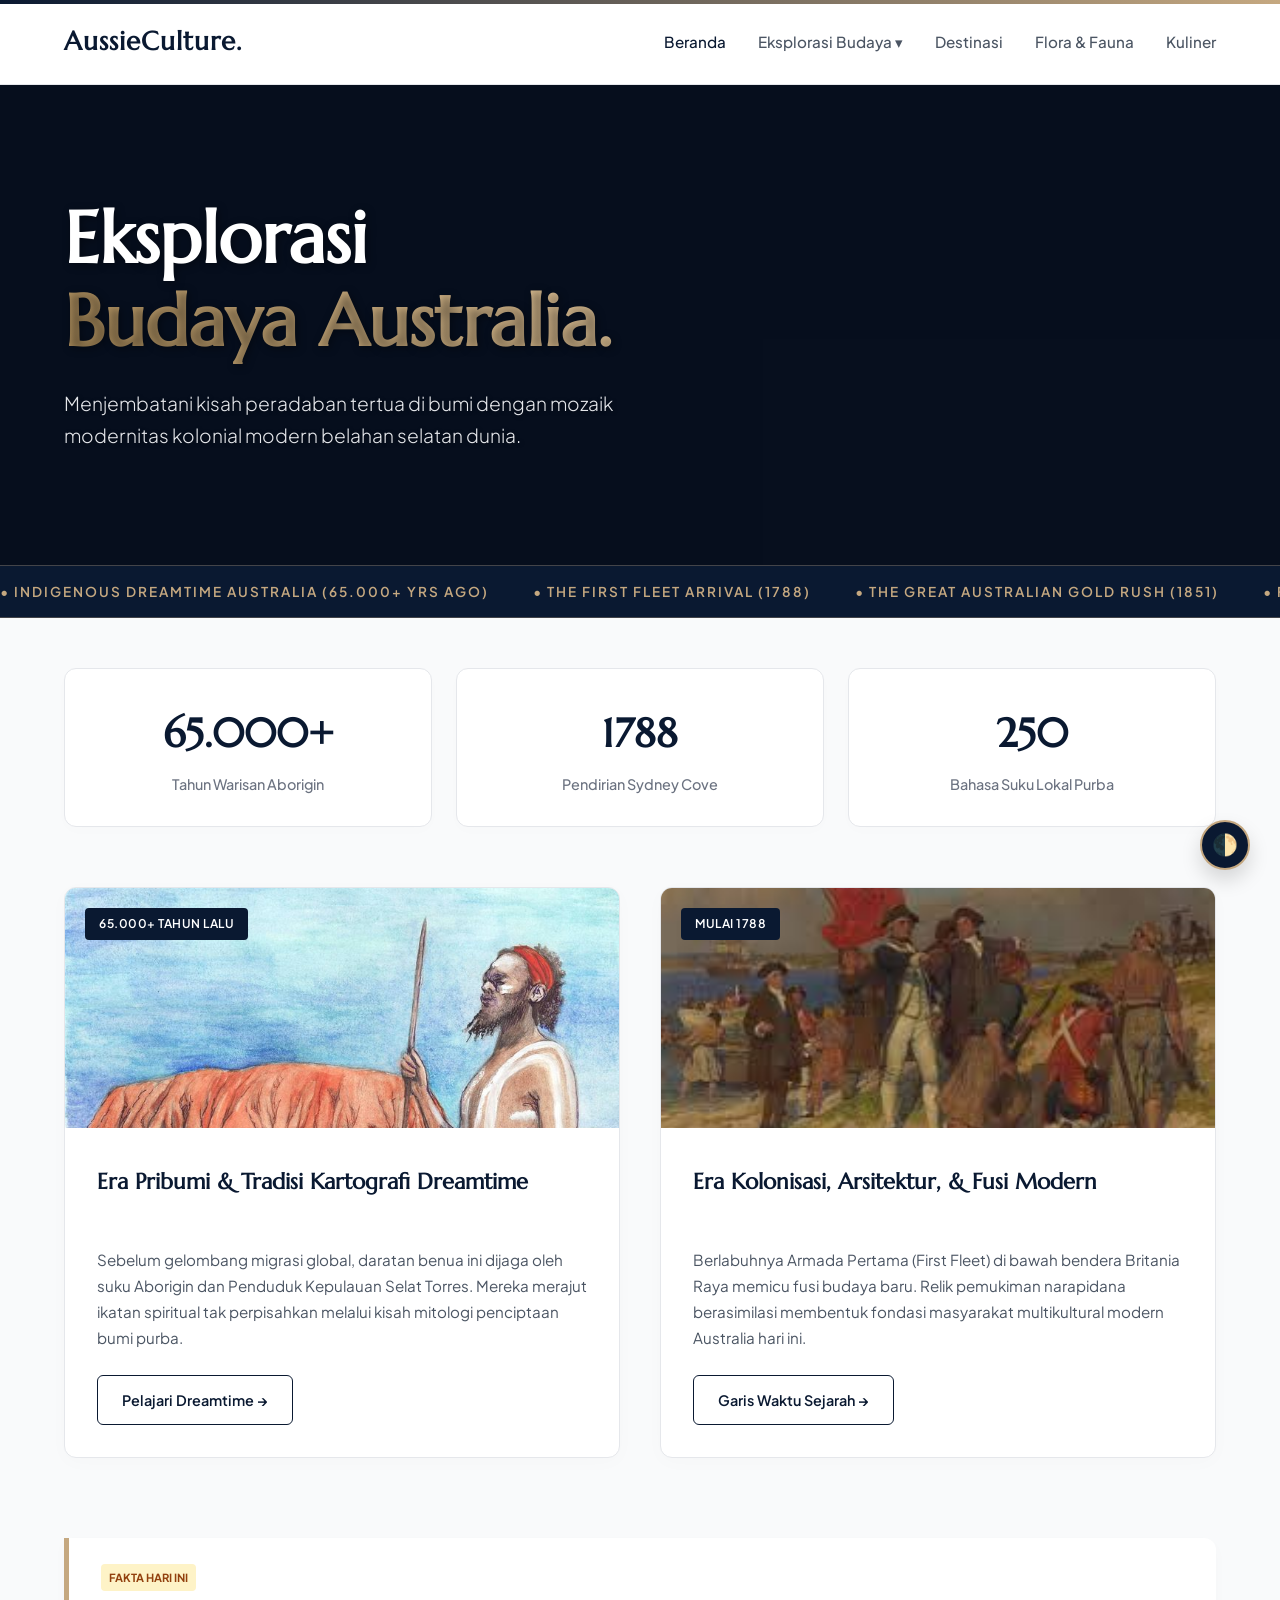
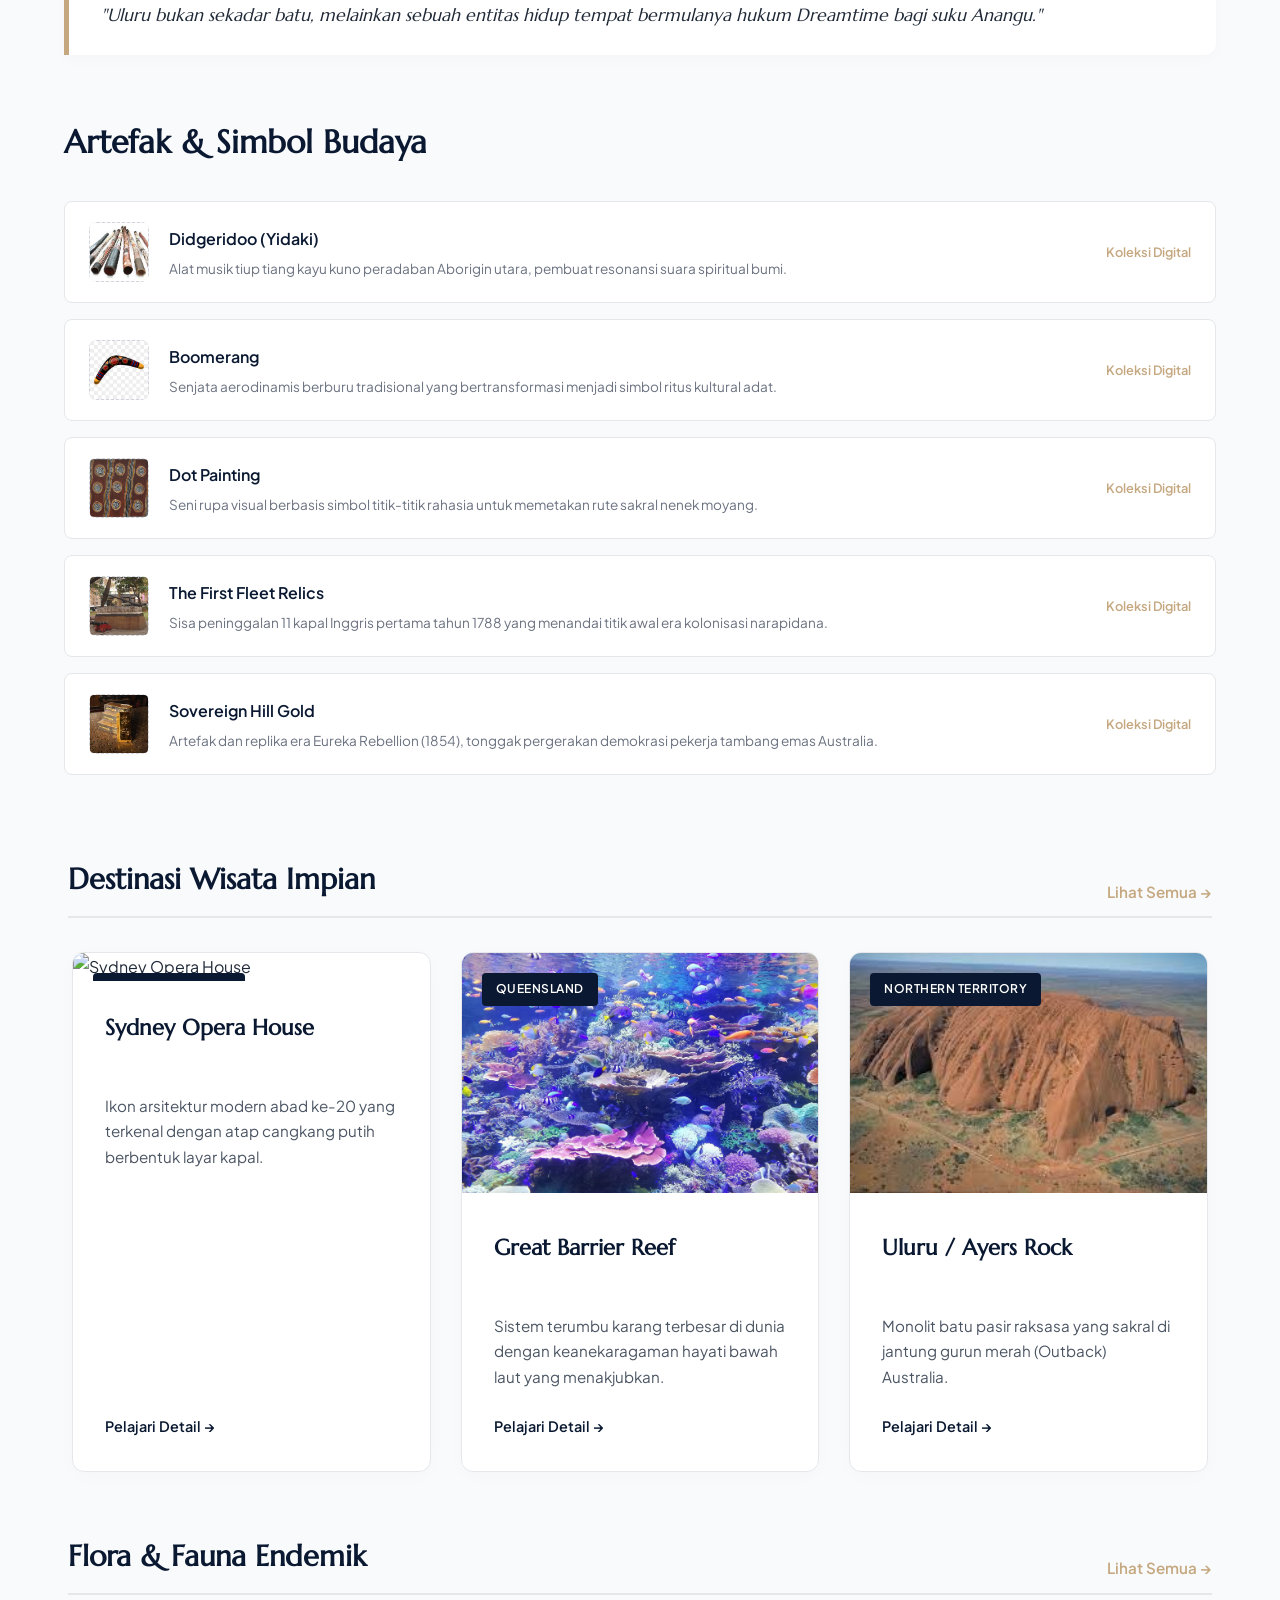
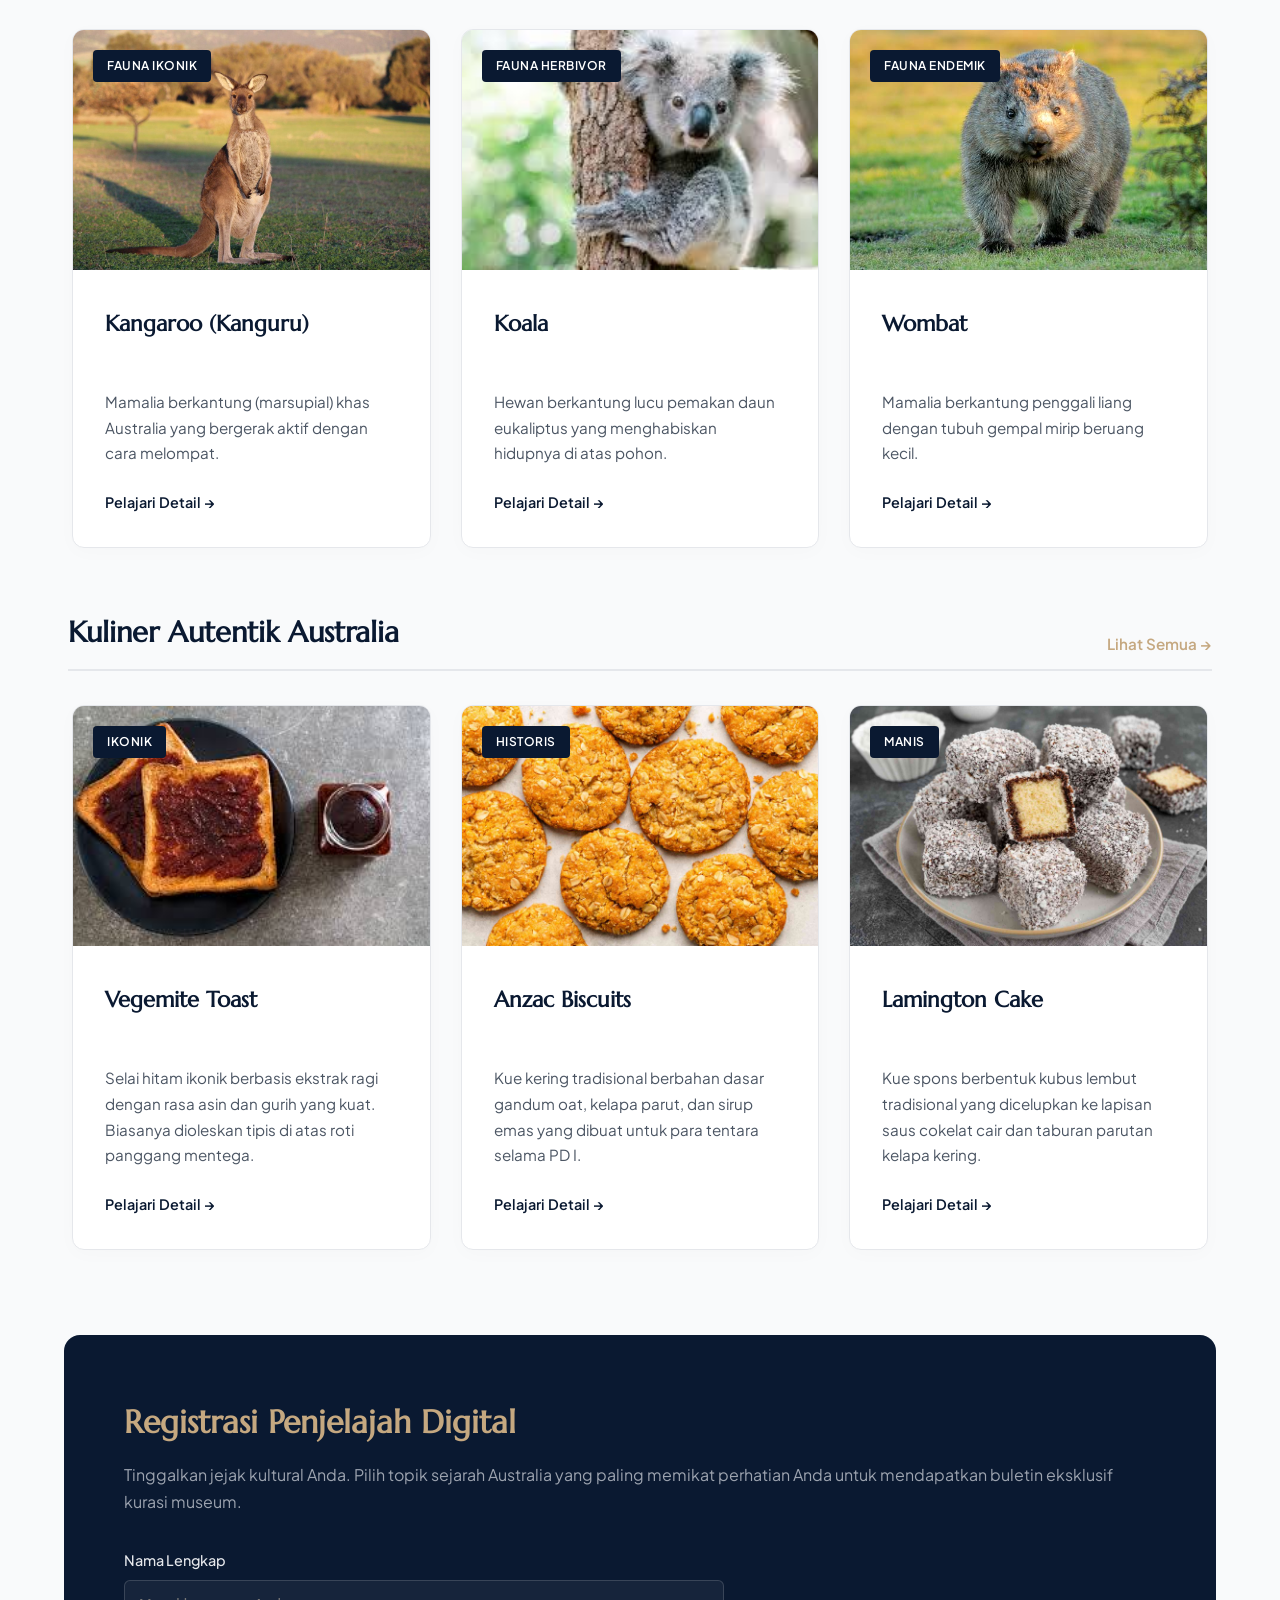
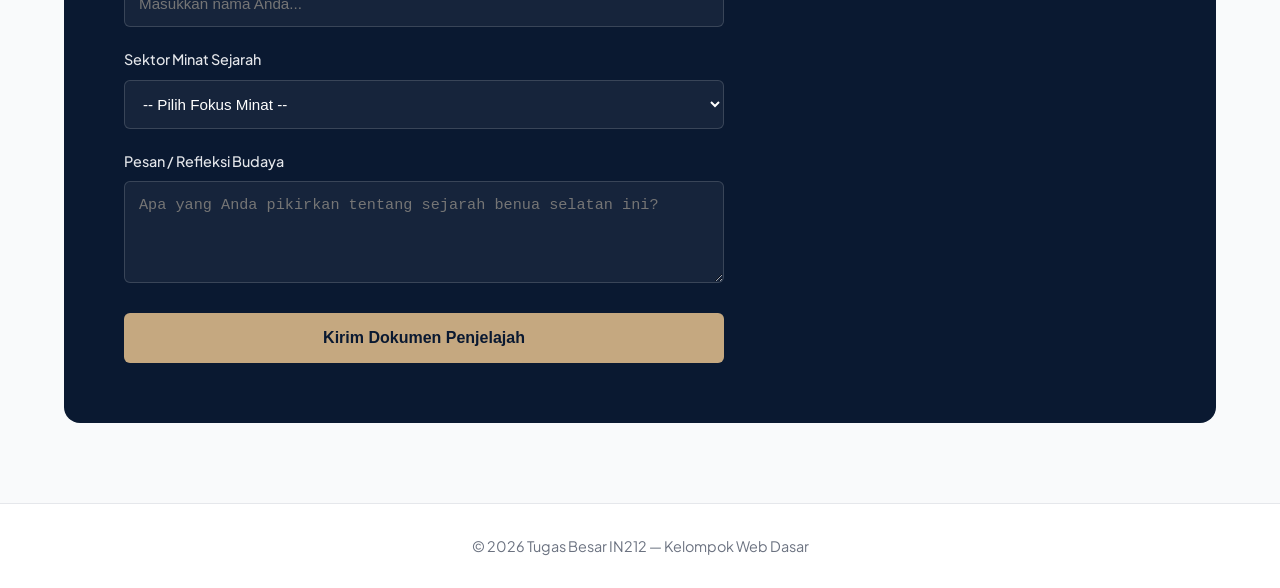
==== commit 19c585fe: "update_data" ====
--- a/index.html
+++ b/index.html
@@ -1,320 +1,320 @@
-<!DOCTYPE html>
-<html lang="id">
-<head>
-    <meta charset="UTF-8">
-    <meta name="viewport" content="width=device-width, initial-scale=1.0">
-    <title>Pesona Budaya Australia — AussieCulture</title>
-    <link href="https://fonts.googleapis.com/css2?family=Marcellus&family=Plus+Jakarta+Sans:wght@300;400;500;600&display=swap" rel="stylesheet">
-    <link rel="stylesheet" href="style.css">
-</head>-<body>
-    <script>
-        if (localStorage.getItem("theme") === "dark") {
-            document.body.classList.add("dark-theme");
-        }
-    </script>
-    <nav class="navbar">
-        <div class="nav-container">
-            <a href="index.html" class="logo" style="text-decoration: none;">AussieCulture.</a>
-            
-            <div class="burger-menu" id="burger-btn">
-                <div class="line1"></div>
-                <div class="line2"></div>
-                <div class="line3"></div>
-            </div>
-
-            <ul class="nav-links" id="nav-menu">
-                <li><a href="index.html" id="nav-home">Beranda</a></li>
-                <li class="dropdown">
-                    <a href="#" class="dropbtn" id="dropdown-btn">Eksplorasi Budaya ▾</a>
-                    <div class="dropdown-content">
-                        <a href="index.html#semua" onclick="filterBudaya('semua')">Semua Arkeotipe</a>
-                        <a href="detail-budaya.html?id=aborigin">Suku Aborigin</a>
-                        <a href="detail-budaya.html?id=kolonial">Seni & Kolonial</a>
-                    </div>
-                </li>
-                <li><a href="destinasi.html" id="nav-destinasi">Destinasi</a></li>
-                <li><a href="flora-fauna.html" id="nav-flora">Flora & Fauna</a></li>
-                <li><a href="kuliner.html" id="nav-kuliner">Kuliner</a></li>
-            </ul>
-        </div>
-    </nav>
-
-    <header class="hero animate-fade">
-        <!-- Background Hero Carousel -->
-        <div class="hero-carousel" id="hero-carousel">
-            <div class="carousel-track" id="carousel-track">
-                <div class="carousel-slide" style="background-image: url('https://images.unsplash.com/photo-1529156069898-49953e39b3ac?auto=format&fit=crop&w=1600&q=80');"></div>
-                <div class="carousel-slide" style="background-image: url('https://images.unsplash.com/photo-1506973035872-a4ec16b8e8d9?auto=format&fit=crop&w=1600&q=80');"></div>
-                <div class="carousel-slide" style="background-image: url('https://images.unsplash.com/photo-1544551763-46a013bb70d5?auto=format&fit=crop&w=1600&q=80');"></div>
-                <!-- Klon Slide Pertama untuk Loop Tak Terhingga -->
-                <div class="carousel-slide" style="background-image: url('https://images.unsplash.com/photo-1529156069898-49953e39b3ac?auto=format&fit=crop&w=1600&q=80');"></div>
-            </div>
-            <div class="carousel-overlay"></div>
-        </div>
-
-        <div class="container hero-content">
-            <h1 class="text-effect">Eksplorasi<br><span class="highlight text-gradient">Budaya Australia.</span></h1>
-            <p class="hero-lead">Menjembatani kisah peradaban tertua di bumi dengan mozaik modernitas kolonial modern belahan selatan dunia.</p>
-        </div>
-    </header>
-
-    <div class="marquee-container">
-        <div class="marquee-content">
-            <span>• INDIGENOUS DREAMTIME AUSTRALIA (65.000+ YRS AGO) </span>
-            <span>• THE FIRST FLEET ARRIVAL (1788) </span>
-            <span>• THE GREAT AUSTRALIAN GOLD RUSH (1851) </span>
-            <span>• FEDERATION OF AUSTRALIA (1901) </span>
-            <span>• MODERN MULTICULTURAL ERA (2026) </span>
-        </div>
-    </div>
-
-    <main class="container">
-        <button id="dark-mode-toggle" class="floating-btn" title="Ubah Tema">🌓</button>
-        <div class="scroll-line"></div>
-
-        <section class="stats-section">
-            <div class="stat-box">
-                <h3 class="stat-number" data-target="65000">0</h3>
-                <p>Tahun Warisan Aborigin</p>
-            </div>
-            <div class="stat-box">
-                <h3 class="stat-number" data-target="1788">0</h3>
-                <p>Pendirian Sydney Cove</p>
-            </div>
-            <div class="stat-box">
-                <h3 class="stat-number" data-target="250">0</h3>
-                <p>Bahasa Suku Lokal Purba</p>
-            </div>
-        </section>
-
-        <!-- Arkeotipe Sejarah -->
-        <section class="sejarah-grid" id="semua">
-            <div class="sejarah-card" id="card-aborigin">
-                <div class="card-img-wrapper">
-                    <img src="photo/suku-aborigin.jpg" alt="Suku Aborigin Australia" class="card-img">
-                    <span class="card-tag">65.000+ TAHUN LALU</span>
-                </div>
-                <div class="card-body">
-                    <h2>Era Pribumi & Tradisi Kartografi Dreamtime</h2>
-                    <p>Sebelum gelombang migrasi global, daratan benua ini dijaga oleh suku Aborigin dan Penduduk Kepulauan Selat Torres. Mereka merajut ikatan spiritual tak perpisahkan melalui kisah mitologi penciptaan bumi purba.</p>
-                    <a href="detail-budaya.html?id=aborigin" class="btn-primary" style="text-decoration: none; display: inline-block; text-align: center;">Pelajari Dreamtime →</a>
-                </div>
-            </div>
-
-            <div class="sejarah-card" id="card-kolonial">
-                <div class="card-img-wrapper">
-                    <img src="photo/captain-cook.jpg" alt="Era Kolonial Australia" class="card-img">
-                    <span class="card-tag">MULAI 1788</span>
-                </div>
-                <div class="card-body">
-                    <h2>Era Kolonisasi, Arsitektur, & Fusi Modern</h2>
-                    <p>Berlabuhnya Armada Pertama (First Fleet) di bawah bendera Britania Raya memicu fusi budaya baru. Relik pemukiman narapidana berasimilasi membentuk fondasi masyarakat multikultural modern Australia hari ini.</p>
-                    <a href="detail-budaya.html?id=kolonial" class="btn-primary" style="text-decoration: none; display: inline-block; text-align: center;">Garis Waktu Sejarah →</a>
-                </div>
-            </div>
-        </section>
-
-        <div class="quote-banner">
-            <span class="quote-tag">FAKTA HARI INI</span>
-            <p id="live-quote">"Uluru bukan sekadar batu, melainkan sebuah entitas hidup tempat bermulanya hukum Dreamtime bagi suku Anangu."</p>
-        </div>
-
-        <section class="artefak-section">
-            <div class="section-header">
-                <h2>Artefak & Simbol Budaya</h2>
-            </div>
-            <ul class="artefak-list" id="dynamic-list"></ul>
-        </section>
-
-        <!-- EKSPANSI REVISI: Galeri Kategori Kartu dengan Fitur Slide/Swipe -->
-        
-        <!-- Kategori: Destinasi Wisata -->
-        <section class="category-section animate-fade">
-            <div class="category-header">
-                <h2>Destinasi Wisata Impian</h2>
-                <a href="destinasi.html" class="see-all-link">Lihat Semua →</a>
-            </div>
-            <div class="category-scroll-container">
-                <a href="detail-destinasi.html?id=sydney-opera" class="card-link">
-                    <div class="sejarah-card">
-                        <div class="card-img-wrapper">
-                            <img src="https://images.unsplash.com/photo-1506973035872-a4ec16b8e8d9?auto=format&fit=crop&w=600&q=80" alt="Sydney Opera House" class="card-img">
-                            <span class="card-tag">NEW SOUTH WALES</span>
-                        </div>
-                        <div class="card-body">
-                            <h2>Sydney Opera House</h2>
-                            <p>Ikon arsitektur modern abad ke-20 yang terkenal dengan atap cangkang putih berbentuk layar kapal.</p>
-                            <span class="kuliner-more">Pelajari Detail →</span>
-                        </div>
-                    </div>
-                </a>
-                <a href="detail-destinasi.html?id=great-barrier-reef" class="card-link">
-                    <div class="sejarah-card">
-                        <div class="card-img-wrapper">
-                            <img src="https://images.unsplash.com/photo-1544551763-46a013bb70d5?auto=format&fit=crop&w=600&q=80" alt="Great Barrier Reef" class="card-img">
-                            <span class="card-tag">QUEENSLAND</span>
-                        </div>
-                        <div class="card-body">
-                            <h2>Great Barrier Reef</h2>
-                            <p>Sistem terumbu karang terbesar di dunia dengan keanekaragaman hayati bawah laut yang menakjubkan.</p>
-                            <span class="kuliner-more">Pelajari Detail →</span>
-                        </div>
-                    </div>
-                </a>
-                <a href="detail-destinasi.html?id=uluru" class="card-link">
-                    <div class="sejarah-card">
-                        <div class="card-img-wrapper">
-                            <img src="https://images.unsplash.com/photo-1529156069898-49953e39b3ac?auto=format&fit=crop&w=600&q=80" alt="Uluru" class="card-img">
-                            <span class="card-tag">NORTHERN TERRITORY</span>
-                        </div>
-                        <div class="card-body">
-                            <h2>Uluru / Ayers Rock</h2>
-                            <p>Monolit batu pasir raksasa yang sakral di jantung gurun merah (Outback) Australia.</p>
-                            <span class="kuliner-more">Pelajari Detail →</span>
-                        </div>
-                    </div>
-                </a>
-            </div>
-        </section>
-
-        <!-- Kategori: Flora & Fauna -->
-        <section class="category-section animate-fade">
-            <div class="category-header">
-                <h2>Flora & Fauna Endemik</h2>
-                <a href="flora-fauna.html" class="see-all-link">Lihat Semua →</a>
-            </div>
-            <div class="category-scroll-container">
-                <a href="detail-flora-fauna.html?id=kangaroo" class="card-link">
-                    <div class="sejarah-card">
-                        <div class="card-img-wrapper">
-                            <img src="https://images.unsplash.com/photo-1549488344-1f9b8d2bd1f3?auto=format&fit=crop&w=600&q=80" alt="Kangaroo" class="card-img">
-                            <span class="card-tag">FAUNA IKONIK</span>
-                        </div>
-                        <div class="card-body">
-                            <h2>Kangaroo (Kanguru)</h2>
-                            <p>Mamalia berkantung (marsupial) khas Australia yang bergerak aktif dengan cara melompat.</p>
-                            <span class="kuliner-more">Pelajari Detail →</span>
-                        </div>
-                    </div>
-                </a>
-                <a href="detail-flora-fauna.html?id=koala" class="card-link">
-                    <div class="sejarah-card">
-                        <div class="card-img-wrapper">
-                            <img src="https://images.unsplash.com/photo-1579710313177-3e117de2e36d?auto=format&fit=crop&w=600&q=80" alt="Koala" class="card-img">
-                            <span class="card-tag">FAUNA HERBIVOR</span>
-                        </div>
-                        <div class="card-body">
-                            <h2>Koala</h2>
-                            <p>Hewan berkantung lucu pemakan daun eukaliptus yang menghabiskan hidupnya di atas pohon.</p>
-                            <span class="kuliner-more">Pelajari Detail →</span>
-                        </div>
-                    </div>
-                </a>
-                <a href="detail-flora-fauna.html?id=wombat" class="card-link">
-                    <div class="sejarah-card">
-                        <div class="card-img-wrapper">
-                            <img src="https://images.unsplash.com/photo-1598416399104-e3c31bbcc048?auto=format&fit=crop&w=600&q=80" alt="Wombat" class="card-img">
-                            <span class="card-tag">FAUNA ENDEMIK</span>
-                        </div>
-                        <div class="card-body">
-                            <h2>Wombat</h2>
-                            <p>Mamalia berkantung penggali liang dengan tubuh gempal mirip beruang kecil.</p>
-                            <span class="kuliner-more">Pelajari Detail →</span>
-                        </div>
-                    </div>
-                </a>
-            </div>
-        </section>
-
-        <!-- Kategori: Kuliner Khas -->
-        <section class="category-section animate-fade" style="margin-bottom: 85px;">
-            <div class="category-header">
-                <h2>Kuliner Autentik Australia</h2>
-                <a href="kuliner.html" class="see-all-link">Lihat Semua →</a>
-            </div>
-            <div class="category-scroll-container">
-                <a href="vegemite.html" class="card-link">
-                    <div class="sejarah-card">
-                        <div class="card-img-wrapper">
-                            <img src="https://images.unsplash.com/photo-1588001291548-948f2a9709f1?auto=format&fit=crop&w=600&q=80" alt="Vegemite Toast" class="card-img">
-                            <span class="card-tag">IKONIK</span>
-                        </div>
-                        <div class="card-body">
-                            <h2>Vegemite Toast</h2>
-                            <p>Selai hitam ikonik berbasis ekstrak ragi dengan rasa asin dan gurih yang kuat. Biasanya dioleskan tipis di atas roti panggang mentega.</p>
-                            <span class="kuliner-more">Pelajari Detail →</span>
-                        </div>
-                    </div>
-                </a>
-                <a href="anzac.html" class="card-link">
-                    <div class="sejarah-card">
-                        <div class="card-img-wrapper">
-                            <img src="https://images.unsplash.com/photo-1558961309-dbdf71799f5a?auto=format&fit=crop&w=600&q=80" alt="Anzac Biscuits" class="card-img">
-                            <span class="card-tag">HISTORIS</span>
-                        </div>
-                        <div class="card-body">
-                            <h2>Anzac Biscuits</h2>
-                            <p>Kue kering tradisional berbahan dasar gandum oat, kelapa parut, dan sirup emas yang dibuat untuk para tentara selama PD I.</p>
-                            <span class="kuliner-more">Pelajari Detail →</span>
-                        </div>
-                    </div>
-                </a>
-                <a href="lamington.html" class="card-link">
-                    <div class="sejarah-card">
-                        <div class="card-img-wrapper">
-                            <img src="https://images.unsplash.com/photo-1606313564200-e75d5e30476c?auto=format&fit=crop&w=600&q=80" alt="Lamington Cake" class="card-img">
-                            <span class="card-tag">MANIS</span>
-                        </div>
-                        <div class="card-body">
-                            <h2>Lamington Cake</h2>
-                            <p>Kue spons berbentuk kubus lembut tradisional yang dicelupkan ke lapisan saus cokelat cair dan taburan parutan kelapa kering.</p>
-                            <span class="kuliner-more">Pelajari Detail →</span>
-                        </div>
-                    </div>
-                </a>
-            </div>
-        </section>
-
-        <section class="form-section">
-            <div class="form-info">
-                <h2>Registrasi Penjelajah Digital</h2>
-                <p>Tinggalkan jejak kultural Anda. Pilih topik sejarah Australia yang paling memikat perhatian Anda untuk mendapatkan buletin eksklusif kurasi museum.</p>
-            </div>
-            
-            <form id="guestbook-form" onsubmit="validasiForm(event)">
-                <div class="form-group">
-                    <label for="username">Nama Lengkap</label>
-                    <input type="text" id="username" placeholder="Masukkan nama Anda..." required>
-                </div>
-
-                <div class="form-group">
-                    <label for="user-interest">Sektor Minat Sejarah</label>
-                    <select id="user-interest" required>
-                        <option value="" disabled selected>-- Pilih Fokus Minat --</option>
-                        <option value="Antropologi Aborigin">Antropologi Aborigin (65.000+ Tahun Lalu)</option>
-                        <option value="Navigasi Maritim Kolonial">Navigasi Maritim & Kolonialisme (Mulai 1788)</option>
-                        <option value="Demam Emas (Gold Rush)">Era Demam Emas & Migrasi Global (1851)</option>
-                        <option value="Fusi Modern Kontemporer">Seni Komunitas Kontemporer & Multikultural</option>
-                    </select>
-                </div>
-
-                <div class="form-group">
-                    <label for="user-message">Pesan / Refleksi Budaya</label>
-                    <textarea id="user-message" rows="4" placeholder="Apa yang Anda pikirkan tentang sejarah benua selatan ini?" required></textarea>
-                </div>
-
-                <button type="submit" class="btn-submit">Kirim Dokumen Penjelajah</button>
-            </form>
-        </section>
-    </main>
-
-    <footer class="footer">
-        <div class="footer-container container">
-            <p>© 2026 Tugas Besar IN212 — Kelompok Web Dasar</p>
-        </div>
-    </footer>
-
-    <script src="index.js"></script>
-</body>
+<!DOCTYPE html>
+<html lang="id">
+<head>
+    <meta charset="UTF-8">
+    <meta name="viewport" content="width=device-width, initial-scale=1.0">
+    <title>Pesona Budaya Australia — AussieCulture</title>
+    <link href="https://fonts.googleapis.com/css2?family=Marcellus&family=Plus+Jakarta+Sans:wght@300;400;500;600&display=swap" rel="stylesheet">
+    <link rel="stylesheet" href="style.css">
+</head>
+<body>
+    <script>
+        if (localStorage.getItem("theme") === "dark") {
+            document.body.classList.add("dark-theme");
+        }
+    </script>
+    <nav class="navbar">
+        <div class="nav-container">
+            <a href="index.html" class="logo" style="text-decoration: none;">AussieCulture.</a>
+            
+            <div class="burger-menu" id="burger-btn">
+                <div class="line1"></div>
+                <div class="line2"></div>
+                <div class="line3"></div>
+            </div>
+
+            <ul class="nav-links" id="nav-menu">
+                <li><a href="index.html" id="nav-home">Beranda</a></li>
+                <li class="dropdown">
+                    <a href="#" class="dropbtn" id="dropdown-btn">Eksplorasi Budaya ▾</a>
+                    <div class="dropdown-content">
+                        <a href="index.html#semua" onclick="filterBudaya('semua')">Semua Arkeotipe</a>
+                        <a href="detail-budaya.html?id=aborigin">Suku Aborigin</a>
+                        <a href="detail-budaya.html?id=kolonial">Seni & Kolonial</a>
+                    </div>
+                </li>
+                <li><a href="destinasi.html" id="nav-destinasi">Destinasi</a></li>
+                <li><a href="flora-fauna.html" id="nav-flora">Flora & Fauna</a></li>
+                <li><a href="kuliner.html" id="nav-kuliner">Kuliner</a></li>
+            </ul>
+        </div>
+    </nav>
+
+    <header class="hero animate-fade">
+        <!-- Background Hero Carousel -->
+        <div class="hero-carousel" id="hero-carousel">
+            <div class="carousel-track" id="carousel-track">
+                <div class="carousel-slide" style="background-image: url('https://images.unsplash.com/photo-1529156069898-49953e39b3ac?auto=format&fit=crop&w=1600&q=80');"></div>
+                <div class="carousel-slide" style="background-image: url('https://images.unsplash.com/photo-1506973035872-a4ec16b8e8d9?auto=format&fit=crop&w=1600&q=80');"></div>
+                <div class="carousel-slide" style="background-image: url('https://images.unsplash.com/photo-1544551763-46a013bb70d5?auto=format&fit=crop&w=1600&q=80');"></div>
+                <!-- Klon Slide Pertama untuk Loop Tak Terhingga -->
+                <div class="carousel-slide" style="background-image: url('https://images.unsplash.com/photo-1529156069898-49953e39b3ac?auto=format&fit=crop&w=1600&q=80');"></div>
+            </div>
+            <div class="carousel-overlay"></div>
+        </div>
+
+        <div class="container hero-content">
+            <h1 class="text-effect">Eksplorasi<br><span class="highlight text-gradient">Budaya Australia.</span></h1>
+            <p class="hero-lead">Menjembatani kisah peradaban tertua di bumi dengan mozaik modernitas kolonial modern belahan selatan dunia.</p>
+        </div>
+    </header>
+
+    <div class="marquee-container">
+        <div class="marquee-content">
+            <span>• INDIGENOUS DREAMTIME AUSTRALIA (65.000+ YRS AGO) </span>
+            <span>• THE FIRST FLEET ARRIVAL (1788) </span>
+            <span>• THE GREAT AUSTRALIAN GOLD RUSH (1851) </span>
+            <span>• FEDERATION OF AUSTRALIA (1901) </span>
+            <span>• MODERN MULTICULTURAL ERA (2026) </span>
+        </div>
+    </div>
+
+    <main class="container">
+        <button id="dark-mode-toggle" class="floating-btn" title="Ubah Tema">🌓</button>
+        <div class="scroll-line"></div>
+
+        <section class="stats-section">
+            <div class="stat-box">
+                <h3 class="stat-number" data-target="65000">0</h3>
+                <p>Tahun Warisan Aborigin</p>
+            </div>
+            <div class="stat-box">
+                <h3 class="stat-number" data-target="1788">0</h3>
+                <p>Pendirian Sydney Cove</p>
+            </div>
+            <div class="stat-box">
+                <h3 class="stat-number" data-target="250">0</h3>
+                <p>Bahasa Suku Lokal Purba</p>
+            </div>
+        </section>
+
+        <!-- Arkeotipe Sejarah -->
+        <section class="sejarah-grid" id="semua">
+            <div class="sejarah-card" id="card-aborigin">
+                <div class="card-img-wrapper">
+                    <img src="photo/suku-aborigin.jpg" alt="Suku Aborigin Australia" class="card-img">
+                    <span class="card-tag">65.000+ TAHUN LALU</span>
+                </div>
+                <div class="card-body">
+                    <h2>Era Pribumi & Tradisi Kartografi Dreamtime</h2>
+                    <p>Sebelum gelombang migrasi global, daratan benua ini dijaga oleh suku Aborigin dan Penduduk Kepulauan Selat Torres. Mereka merajut ikatan spiritual tak perpisahkan melalui kisah mitologi penciptaan bumi purba.</p>
+                    <a href="detail-budaya.html?id=aborigin" class="btn-primary" style="text-decoration: none; display: inline-block; text-align: center;">Pelajari Dreamtime →</a>
+                </div>
+            </div>
+
+            <div class="sejarah-card" id="card-kolonial">
+                <div class="card-img-wrapper">
+                    <img src="photo/captain-cook.jpg" alt="Era Kolonial Australia" class="card-img">
+                    <span class="card-tag">MULAI 1788</span>
+                </div>
+                <div class="card-body">
+                    <h2>Era Kolonisasi, Arsitektur, & Fusi Modern</h2>
+                    <p>Berlabuhnya Armada Pertama (First Fleet) di bawah bendera Britania Raya memicu fusi budaya baru. Relik pemukiman narapidana berasimilasi membentuk fondasi masyarakat multikultural modern Australia hari ini.</p>
+                    <a href="detail-budaya.html?id=kolonial" class="btn-primary" style="text-decoration: none; display: inline-block; text-align: center;">Garis Waktu Sejarah →</a>
+                </div>
+            </div>
+        </section>
+
+        <div class="quote-banner">
+            <span class="quote-tag">FAKTA HARI INI</span>
+            <p id="live-quote">"Uluru bukan sekadar batu, melainkan sebuah entitas hidup tempat bermulanya hukum Dreamtime bagi suku Anangu."</p>
+        </div>
+
+        <section class="artefak-section">
+            <div class="section-header">
+                <h2>Artefak & Simbol Budaya</h2>
+            </div>
+            <ul class="artefak-list" id="dynamic-list"></ul>
+        </section>
+
+        <!-- EKSPANSI REVISI: Galeri Kategori Kartu dengan Fitur Slide/Swipe -->
+        
+        <!-- Kategori: Destinasi Wisata -->
+        <section class="category-section animate-fade">
+            <div class="category-header">
+                <h2>Destinasi Wisata Impian</h2>
+                <a href="destinasi.html" class="see-all-link">Lihat Semua →</a>
+            </div>
+            <div class="category-scroll-container">
+                <a href="detail-destinasi.html?id=sydney-opera" class="card-link">
+                    <div class="sejarah-card">
+                        <div class="card-img-wrapper">
+                            <img src="photo/opera.jpg" alt="Sydney Opera House" class="card-img">
+                            <span class="card-tag">NEW SOUTH WALES</span>
+                        </div>
+                        <div class="card-body">
+                            <h2>Sydney Opera House</h2>
+                            <p>Ikon arsitektur modern abad ke-20 yang terkenal dengan atap cangkang putih berbentuk layar kapal.</p>
+                            <span class="kuliner-more">Pelajari Detail →</span>
+                        </div>
+                    </div>
+                </a>
+                <a href="detail-destinasi.html?id=great-barrier-reef" class="card-link">
+                    <div class="sejarah-card">
+                        <div class="card-img-wrapper">
+                            <img src="photo/barrier.jpg" alt="Great Barrier Reef" class="card-img">
+                            <span class="card-tag">QUEENSLAND</span>
+                        </div>
+                        <div class="card-body">
+                            <h2>Great Barrier Reef</h2>
+                            <p>Sistem terumbu karang terbesar di dunia dengan keanekaragaman hayati bawah laut yang menakjubkan.</p>
+                            <span class="kuliner-more">Pelajari Detail →</span>
+                        </div>
+                    </div>
+                </a>
+                <a href="detail-destinasi.html?id=uluru" class="card-link">
+                    <div class="sejarah-card">
+                        <div class="card-img-wrapper">
+                            <img src="photo/uluru.jpg" alt="Uluru" class="card-img">
+                            <span class="card-tag">NORTHERN TERRITORY</span>
+                        </div>
+                        <div class="card-body">
+                            <h2>Uluru / Ayers Rock</h2>
+                            <p>Monolit batu pasir raksasa yang sakral di jantung gurun merah (Outback) Australia.</p>
+                            <span class="kuliner-more">Pelajari Detail →</span>
+                        </div>
+                    </div>
+                </a>
+            </div>
+        </section>
+
+        <!-- Kategori: Flora & Fauna -->
+        <section class="category-section animate-fade">
+            <div class="category-header">
+                <h2>Flora & Fauna Endemik</h2>
+                <a href="flora-fauna.html" class="see-all-link">Lihat Semua →</a>
+            </div>
+            <div class="category-scroll-container">
+                <a href="detail-flora-fauna.html?id=kangaroo" class="card-link">
+                    <div class="sejarah-card">
+                        <div class="card-img-wrapper">
+                            <img src="photo/kanguru.jpg" alt="Kangaroo" class="card-img">
+                            <span class="card-tag">FAUNA IKONIK</span>
+                        </div>
+                        <div class="card-body">
+                            <h2>Kangaroo (Kanguru)</h2>
+                            <p>Mamalia berkantung (marsupial) khas Australia yang bergerak aktif dengan cara melompat.</p>
+                            <span class="kuliner-more">Pelajari Detail →</span>
+                        </div>
+                    </div>
+                </a>
+                <a href="detail-flora-fauna.html?id=koala" class="card-link">
+                    <div class="sejarah-card">
+                        <div class="card-img-wrapper">
+                            <img src="photo/koala.jpg" alt="Koala" class="card-img">
+                            <span class="card-tag">FAUNA HERBIVOR</span>
+                        </div>
+                        <div class="card-body">
+                            <h2>Koala</h2>
+                            <p>Hewan berkantung lucu pemakan daun eukaliptus yang menghabiskan hidupnya di atas pohon.</p>
+                            <span class="kuliner-more">Pelajari Detail →</span>
+                        </div>
+                    </div>
+                </a>
+                <a href="detail-flora-fauna.html?id=wombat" class="card-link">
+                    <div class="sejarah-card">
+                        <div class="card-img-wrapper">
+                            <img src="photo/wombat.jpg" alt="Wombat" class="card-img">
+                            <span class="card-tag">FAUNA ENDEMIK</span>
+                        </div>
+                        <div class="card-body">
+                            <h2>Wombat</h2>
+                            <p>Mamalia berkantung penggali liang dengan tubuh gempal mirip beruang kecil.</p>
+                            <span class="kuliner-more">Pelajari Detail →</span>
+                        </div>
+                    </div>
+                </a>
+            </div>
+        </section>
+
+        <!-- Kategori: Kuliner Khas -->
+        <section class="category-section animate-fade" style="margin-bottom: 85px;">
+            <div class="category-header">
+                <h2>Kuliner Autentik Australia</h2>
+                <a href="kuliner.html" class="see-all-link">Lihat Semua →</a>
+            </div>
+            <div class="category-scroll-container">
+                <a href="vegemite.html" class="card-link">
+                    <div class="sejarah-card">
+                        <div class="card-img-wrapper">
+                            <img src="photo/vegemite.jpg" alt="Vegemite Toast" class="card-img">
+                            <span class="card-tag">IKONIK</span>
+                        </div>
+                        <div class="card-body">
+                            <h2>Vegemite Toast</h2>
+                            <p>Selai hitam ikonik berbasis ekstrak ragi dengan rasa asin dan gurih yang kuat. Biasanya dioleskan tipis di atas roti panggang mentega.</p>
+                            <span class="kuliner-more">Pelajari Detail →</span>
+                        </div>
+                    </div>
+                </a>
+                <a href="anzac.html" class="card-link">
+                    <div class="sejarah-card">
+                        <div class="card-img-wrapper">
+                            <img src="photo/anzac.jpg" alt="Anzac Biscuits" class="card-img">
+                            <span class="card-tag">HISTORIS</span>
+                        </div>
+                        <div class="card-body">
+                            <h2>Anzac Biscuits</h2>
+                            <p>Kue kering tradisional berbahan dasar gandum oat, kelapa parut, dan sirup emas yang dibuat untuk para tentara selama PD I.</p>
+                            <span class="kuliner-more">Pelajari Detail →</span>
+                        </div>
+                    </div>
+                </a>
+                <a href="lamington.html" class="card-link">
+                    <div class="sejarah-card">
+                        <div class="card-img-wrapper">
+                            <img src="photo/lamington.jpg" alt="Lamington Cake" class="card-img">
+                            <span class="card-tag">MANIS</span>
+                        </div>
+                        <div class="card-body">
+                            <h2>Lamington Cake</h2>
+                            <p>Kue spons berbentuk kubus lembut tradisional yang dicelupkan ke lapisan saus cokelat cair dan taburan parutan kelapa kering.</p>
+                            <span class="kuliner-more">Pelajari Detail →</span>
+                        </div>
+                    </div>
+                </a>
+            </div>
+        </section>
+
+        <section class="form-section">
+            <div class="form-info">
+                <h2>Registrasi Penjelajah Digital</h2>
+                <p>Tinggalkan jejak kultural Anda. Pilih topik sejarah Australia yang paling memikat perhatian Anda untuk mendapatkan buletin eksklusif kurasi museum.</p>
+            </div>
+            
+            <form id="guestbook-form" onsubmit="validasiForm(event)">
+                <div class="form-group">
+                    <label for="username">Nama Lengkap</label>
+                    <input type="text" id="username" placeholder="Masukkan nama Anda..." required>
+                </div>
+
+                <div class="form-group">
+                    <label for="user-interest">Sektor Minat Sejarah</label>
+                    <select id="user-interest" required>
+                        <option value="" disabled selected>-- Pilih Fokus Minat --</option>
+                        <option value="Antropologi Aborigin">Antropologi Aborigin (65.000+ Tahun Lalu)</option>
+                        <option value="Navigasi Maritim Kolonial">Navigasi Maritim & Kolonialisme (Mulai 1788)</option>
+                        <option value="Demam Emas (Gold Rush)">Era Demam Emas & Migrasi Global (1851)</option>
+                        <option value="Fusi Modern Kontemporer">Seni Komunitas Kontemporer & Multikultural</option>
+                    </select>
+                </div>
+
+                <div class="form-group">
+                    <label for="user-message">Pesan / Refleksi Budaya</label>
+                    <textarea id="user-message" rows="4" placeholder="Apa yang Anda pikirkan tentang sejarah benua selatan ini?" required></textarea>
+                </div>
+
+                <button type="submit" class="btn-submit">Kirim Dokumen Penjelajah</button>
+            </form>
+        </section>
+    </main>
+
+    <footer class="footer">
+        <div class="footer-container container">
+            <p>© 2026 Tugas Besar IN212 — Kelompok Web Dasar</p>
+        </div>
+    </footer>
+
+    <script src="index.js"></script>
+</body>
 </html>
--- a/style.css
+++ b/style.css
@@ -1,1240 +1,1241 @@
-/* --- RESET & DESIGN SYSTEM --- */
-* {
-    margin: 0;
-    padding: 0;
-    box-sizing: border-box;
-}
-
-:root {
-    --primary-blue: #0A1931;   /* Biru Navy Premium */
-    --accent-gold: #C5A880;    /* Emas Muted Elegan */
-    --text-dark: #1F2937;      /* Abu-abu pekat untuk teks bacaan */
-    --bg-light: #F9FAFB;       /* Putih Bersih Off-white */
-    --font-heading: 'Marcellus', serif;
-    --font-body: 'Plus Jakarta Sans', sans-serif;
-}
-
-body {
-    background-color: var(--bg-light);
-    color: var(--text-dark);
-    font-family: var(--font-body);
-    line-height: 1.7;
-    -webkit-font-smoothing: antialiased;
-}
-
-.container {
-    max-width: 1200px;
-    margin: 0 auto;
-    padding: 0 24px;
-}
-
-/* --- FITUR: Flexbox Navigation --- */
-.navbar {
-    background-color: #ffffff;
-    border-bottom: 1px solid #E5E7EB;
-    position: sticky;
-    top: 0;
-    z-index: 100;
-}
-
-.nav-container {
-    display: flex;
-    justify-content: space-between;
-    align-items: center;
-    max-width: 1200px;
-    margin: 0 auto;
-    padding: 20px 24px;
-    position: relative;
-}
-
-.logo {
-    font-family: var(--font-heading);
-    font-size: 1.6rem;
-    font-weight: bold;
-    color: var(--primary-blue);
-    letter-spacing: 1px;
-}
-
-/* Tombol Burger Menu (Sembunyi secara default di PC) */
-.burger-menu {
-    display: flex;
-    flex-direction: column;
-    gap: 5px;
-    cursor: pointer;
-    padding: 5px;
-    z-index: 110;
-}
-
-.burger-menu div {
-    width: 24px;
-    height: 2px;
-    background-color: var(--primary-blue);
-    transition: all 0.3s ease;
-}
-
-/* Struktur Nav-Links Mengutamakan Tampilan HP (Mobile First) */
-.nav-links {
-    display: none; 
-    flex-direction: column;
-    position: absolute;
-    top: 100%;
-    left: 0;
-    width: 100%;
-    background-color: #ffffff;
-    padding: 24px;
-    border-bottom: 1px solid #E5E7EB;
-    gap: 20px;
-    box-shadow: 0 15px 25px rgba(0, 0, 0, 0.05);
-    list-style: none;
-}
-
-/* Class bantuan pemicu aktifnya menu di HP via JS */
-.nav-links.mobile-active {
-    display: flex;
-}
-
-.nav-links a {
-    text-decoration: none;
-    color: #4B5563;
-    font-weight: 500;
-    font-size: 0.95rem;
-    transition: color 0.3s ease;
-    display: block;
-}
-
-.nav-links a:hover, .nav-links a.active {
-    color: var(--primary-blue);
-}
-
-/* Animasi perubahan bentuk burger menjadi tanda silang (X) */
-.burger-menu.active-burger .line1 {
-    transform: rotate(-45deg) translate(-5px, 5px);
-}
-.burger-menu.active-burger .line2 {
-    opacity: 0;
-}
-.burger-menu.active-burger .line3 {
-    transform: rotate(45deg) translate(-5px, -5px);
-}
-
-/* --- FITUR: Dropdown Styling --- */
-.dropdown {
-    position: relative;
-}
-
-.dropdown-content {
-    display: none;
-    background-color: #F9FAFB;
-    min-width: 200px;
-    border-radius: 8px;
-    overflow: hidden;
-    margin-top: 8px;
-    padding-left: 12px;
-}
-
-.dropdown-content a {
-    color: var(--text-dark);
-    padding: 12px 16px;
-    display: block;
-    font-size: 0.9rem;
-}
-
-.dropdown-content a:hover {
-    background-color: #F3F4F6;
-    color: var(--primary-blue);
-}
-
-/* Class pembantu untuk toggle dropdown via click di HP */
-.show-dropdown {
-    display: block !important;
-}
-
-/* --- HERO & FITUR: Text Effect --- */
-.hero {
-    padding: 80px 0 60px 0;
-}
-
-.text-effect {
-    font-family: var(--font-heading);
-    font-size: 3.5rem;
-    color: var(--primary-blue);
-    line-height: 1.15;
-    margin-bottom: 24px;
-    text-shadow: 1px 1px 2px rgba(10, 25, 49, 0.05);
-}
-
-.text-effect .highlight {
-    color: var(--accent-gold);
-}
-
-.hero-lead {
-    font-size: 1.2rem;
-    color: #4B5563;
-    max-width: 650px;
-    font-weight: 300;
-}
-
-/* --- FITUR: Grid Layout & Cards --- */
-.sejarah-grid, .kuliner-grid {
-    display: grid;
-    grid-template-columns: 1fr; /* Konsep Mobile First */
-    gap: 40px;
-    margin-bottom: 80px;
-}
-
-.card-link {
-    text-decoration: none;
-    color: inherit;
-    display: block;
-    height: 100%;
-}
-
-.sejarah-card {
-    background: #ffffff;
-    border-radius: 12px;
-    overflow: hidden;
-    box-shadow: 0 4px 20px rgba(0, 0, 0, 0.02);
-    border: 1px solid #E5E7EB;
-    height: 100%;
-    display: flex;
-    flex-direction: column;
-    transition: transform 0.4s cubic-bezier(0.16, 1, 0.3, 1), box-shadow 0.4s ease, border-color 0.4s ease;
-}
-
-.sejarah-card:hover {
-    transform: translateY(-8px);
-    box-shadow: 0 20px 35px rgba(0, 0, 0, 0.07);
-    border-color: var(--accent-gold);
-}
-
-.card-img-wrapper {
-    position: relative;
-    overflow: hidden;
-}
-
-.card-img {
-    width: 100%;
-    height: 280px;
-    object-fit: cover;
-    transition: transform 0.5s ease;
-}
-
-.card-link:hover .card-img, .sejarah-card:hover .card-img {
-    transform: scale(1.04);
-}
-
-.card-tag {
-    position: absolute;
-    top: 20px;
-    left: 20px;
-    background-color: var(--primary-blue);
-    color: #ffffff;
-    padding: 6px 14px;
-    font-size: 0.75rem;
-    font-weight: 600;
-    border-radius: 4px;
-    letter-spacing: 0.5px;
-    z-index: 2;
-}
-
-.card-body {
-    padding: 32px;
-    display: flex;
-    flex-direction: column;
-    flex-grow: 1;
-}
-
-.card-body h2 {
-    font-family: var(--font-heading);
-    font-size: 1.5rem;
-    color: var(--primary-blue);
-    margin-bottom: 16px;
-}
-
-.card-body p {
-    color: #4B5563;
-    font-size: 0.95rem;
-    margin-bottom: 24px;
-    flex-grow: 1;
-}
-
-.kuliner-more {
-    font-size: 0.9rem;
-    font-weight: 600;
-    color: var(--primary-blue);
-    transition: color 0.3s ease;
-    margin-top: auto;
-    display: inline-block;
-}
-
-.card-link:hover .kuliner-more {
-    color: var(--accent-gold);
-}
-
-/* --- FITUR: Buttons --- */
-.btn-primary {
-    background: transparent;
-    border: 1px solid var(--primary-blue);
-    color: var(--primary-blue);
-    padding: 12px 24px;
-    font-size: 0.9rem;
-    font-weight: 600;
-    border-radius: 6px;
-    cursor: pointer;
-    transition: all 0.3s ease;
-    align-self: flex-start;
-}
-
-.btn-primary:hover {
-    background-color: var(--primary-blue);
-    color: #ffffff;
-}
-
-/* --- DYNAMIC ARTEFAK SECTION (FITUR: List) --- */
-.artefak-section {
-    margin-bottom: 80px;
-}
-
-.section-header {
-    margin-bottom: 32px;
-}
-
-.section-header h2 {
-    font-family: var(--font-heading);
-    font-size: 2rem;
-    color: var(--primary-blue);
-    margin-bottom: 8px;
-}
-
-.artefak-list {
-    list-style: none;
-    display: flex;
-    flex-direction: column;
-    gap: 16px;
-}
-
-.artefak-item {
-    background: #ffffff;
-    padding: 20px 24px;
-    border-radius: 8px;
-    border: 1px solid #E5E7EB;
-    display: flex;
-    justify-content: space-between;
-    align-items: center;
-}
-
-.artefak-title {
-    font-weight: 600;
-    color: var(--primary-blue);
-}
-
-.artefak-desc {
-    font-size: 0.85rem;
-    color: #6B7280;
-}
-
-/* --- FITUR: Form Styling --- */
-.form-section {
-    background-color: var(--primary-blue);
-    color: #ffffff;
-    border-radius: 16px;
-    padding: 40px 24px;
-    margin-bottom: 80px;
-}
-
-/* --- FITUR: Dropdown Styling --- */
-.dropdown {
-    position: relative;
-    padding-bottom: 15px; /* Trik: Memberi area hover bayangan ke bawah agar tidak putus */
-    margin-bottom: -15px; /* Mengimbangi padding agar posisi nav-links tetap sejajar */
-}
-
-.dropdown-content {
-    display: none;
-    position: absolute;   /* Memastikan posisi melayang di desktop */
-    background-color: #ffffff;
-    min-width: 200px;
-    border-radius: 8px;
-    overflow: hidden;
-    top: 100%;            /* Memaksa menu muncul tepat di bawah pembungkus .dropdown */
-    right: 0;             /* Membuat dropdown rata kanan agar rapi */
-    box-shadow: 0 10px 25px rgba(0,0,0,0.08);
-    border: 1px solid #E5E7EB;
-    z-index: 200;
-}
-
-/* --- FITUR: Dropdown Styling (Solusi Absolut Fix Hover) --- */
-.dropdown {
-    position: relative;
-    display: inline-block;
-}
-
-/* Jembatan Transparan Tak Kasat Mata */
-.dropdown::after {
-    content: "";
-    position: absolute;
-    left: 0;
-    right: 0;
-    top: 100%;
-    height: 30px; /* <--- Ini jembatan setinggi 30px untuk menambal celah kosong secara total */
-    background: transparent; /* Tidak terlihat oleh user tapi dibaca oleh kursor */
-    z-index: 150;
-}
-
-.dropdown-content {
-    display: none;
-    position: absolute;
-    background-color: #ffffff;
-    min-width: 200px;
-    border-radius: 8px;
-    overflow: hidden;
-    
-    /* Kita geser sedikit ke bawah agar estetik tidak menempel pas di teks nav, 
-       tapi tenang, tidak akan hilang karena sudah dijaga oleh jembatan ::after di atas */
-    top: calc(100% + 10px); 
-    right: 0;
-    box-shadow: 0 10px 25px rgba(0, 0, 0, 0.1);
-    border: 1px solid #E5E7EB;
-    z-index: 200;
-}
-
-.sejarah-grid {
-    grid-template-columns: repeat(2, 1fr); 
-    display: flex; /* <--- ATAU baris display ini merusak struktur grid mobile-first kita */
-}
-
-/* --- FIX PROPORSI CARD --- */
-.sejarah-card {
-    background: #ffffff;
-    border-radius: 12px;
-    overflow: hidden;
-    box-shadow: 0 4px 20px rgba(0, 0, 0, 0.02);
-    border: 1px solid #E5E7EB;
-    
-    /* Menggunakan flexbox vertikal agar bodi di dalamnya tahu batasan tinggi maksimal grid */
-    display: flex;
-    flex-direction: column;
-    height: 100%; 
-    
-    transition: transform 0.4s cubic-bezier(0.16, 1, 0.3, 1), box-shadow 0.4s ease, border-color 0.4s ease;
-}
-
-.card-body {
-    padding: 32px;
-    
-    /* Trik Utama: Memaksa bodi kartu mengambil sisa ruang kosong secara adil */
-    display: flex;
-    flex-direction: column;
-    flex-grow: 1; 
-}
-
-/* Menyeimbangkan ukuran judul agar serasi saat berdampingan */
-.card-body h2 {
-    font-family: var(--font-heading);
-    font-size: 1.35rem; /* <--- Ukuran diturunkan sedikit dari 1.5rem agar pas satu/dua baris seimbang */
-    color: var(--primary-blue);
-    margin-bottom: 16px;
-    line-height: 1.4;
-    min-height: 64px; /* <--- Mengunci tinggi judul agar space-nya sama rata di kedua kartu */
-}
-
-.card-body p {
-    color: #4B5563;
-    font-size: 0.95rem;
-    margin-bottom: 24px;
-    
-    /* Trik Kedua: Dorong konten paragraf untuk mengisi space kosong secara fleksibel */
-    flex-grow: 1; 
-}
-
-/* Mengunci posisi tombol agar selalu presisi menempel di dasar bawah bodi kartu */
-.btn-primary {
-    background: transparent;
-    border: 1px solid var(--primary-blue);
-    color: var(--primary-blue);
-    padding: 12px 24px;
-    font-size: 0.9rem;
-    font-weight: 600;
-    border-radius: 6px;
-    cursor: pointer;
-    transition: all 0.3s ease;
-    
-    margin-top: auto;
-    align-self: flex-start;
-}
-
-.card-img {
-    width: 100%;
-    height: 240px; 
-    transition: transform 0.5s ease;
-}
-
-/* Pemicu Hover: Jika area .dropdown ATAU jembatan ::after terkena kursor, menu WAJIB tampil */
-.dropdown:hover .dropdown-content {
-    display: block;
-}
-
-.dropdown-content a {
-    color: var(--text-dark);
-    padding: 12px 16px;
-    display: block;
-    font-size: 0.9rem;
-    text-decoration: none;
-    text-align: left;
-}
-
-.dropdown-content a:hover {
-    background-color: #F3F4F6;
-    color: var(--primary-blue);
-}
-
-/* Pastikan saat di-hover, dropdown tetap tampil stabil */
-.dropdown:hover .dropdown-content {
-    display: block;
-}
-
-.dropdown-content a {
-    color: var(--text-dark);
-    padding: 12px 16px;
-    display: block;
-    font-size: 0.9rem;
-    text-decoration: none;
-    text-align: left;
-}
-
-.dropdown-content a:hover {
-    background-color: #F3F4F6;
-    color: var(--primary-blue);
-}
-
-.form-info h2 {
-    font-family: var(--font-heading);
-    font-size: 2rem;
-    margin-bottom: 12px;
-    color: var(--accent-gold);
-}
-
-.form-info p {
-    color: #9CA3AF;
-    margin-bottom: 32px;
-}
-
-#guestbook-form {
-    display: flex;
-    flex-direction: column;
-    gap: 20px;
-}
-
-.form-group {
-    display: flex;
-    flex-direction: column;
-    gap: 8px;
-}
-
-.form-group label {
-    font-size: 0.9rem;
-    font-weight: 500;
-    color: #E5E7EB;
-}
-
-.form-group input, .form-group select, .form-group textarea {
-    background-color: rgba(255, 255, 255, 0.05);
-    border: 1px solid rgba(255, 255, 255, 0.15);
-    padding: 14px;
-    border-radius: 6px;
-    color: #ffffff;
-    font-size: 0.95rem;
-    outline: none;
-    transition: border-color 0.3s;
-}
-
-.form-group input:focus, .form-group select:focus, .form-group textarea:focus {
-    border-color: var(--accent-gold);
-}
-
-.form-group select option {
-    background-color: var(--primary-blue);
-    color: #ffffff;
-}
-
-.btn-submit {
-    background-color: var(--accent-gold);
-    color: var(--primary-blue);
-    border: none;
-    padding: 16px;
-    border-radius: 6px;
-    font-size: 1rem;
-    font-weight: 600;
-    cursor: pointer;
-    transition: opacity 0.3s;
-    margin-top: 10px;
-}
-
-.btn-submit:hover {
-    opacity: 0.9;
-}
-
-/* --- FITUR: Animations (@keyframes) --- */
-@keyframes fadeInUp {
-    from {
-        opacity: 0;
-        transform: translateY(24px);
-    }
-    to {
-        opacity: 1;
-        transform: translateY(0);
-    }
-}
-
-.animate-fade {
-    animation: fadeInUp 0.8s cubic-bezier(0.16, 1, 0.3, 1) forwards;
-}
-
-/* --- STYLING FOOTER --- */
-.footer {
-    background-color: #ffffff;
-    border-top: 1px solid #E5E7EB;
-    padding: 30px 0;
-    font-size: 0.9rem;
-    color: #6B7280;
-}
-
-.footer-container {
-    display: flex;
-    flex-direction: column;
-    gap: 16px;
-    align-items: center;
-}
-
-.footer-links {
-    display: flex;
-    gap: 24px;
-}
-
-.footer-links a {
-    color: #6B7280;
-    text-decoration: none;
-    transition: color 0.3s;
-}
-
-.footer-links a:hover {
-    color: var(--primary-blue);
-}
-
-/* --- ORNAMEN TAMBAHAN: FLOATING THEME TOGGLE & PROGRESS LINE --- */
-.floating-btn {
-    position: fixed;
-    bottom: 30px;
-    right: 30px;
-    background: var(--primary-blue);
-    border: 2px solid var(--accent-gold);
-    color: white;
-    width: 50px;
-    height: 50px;
-    border-radius: 50%;
-    font-size: 1.3rem;
-    cursor: pointer;
-    box-shadow: 0 10px 20px rgba(0,0,0,0.15);
-    z-index: 999;
-    transition: transform 0.3s ease;
-}
-.floating-btn:hover {
-    transform: scale(1.1) rotate(15deg);
-}
-
-.scroll-line {
-    height: 4px;
-    width: 100%;
-    background: linear-gradient(to right, var(--primary-blue), var(--accent-gold));
-    position: fixed;
-    top: 0;
-    left: 0;
-    z-index: 1000;
-}
-
-/* --- TEXT GRADIENT & DECORATION --- */
-.text-gradient {
-    background: linear-gradient(45deg, #A88958, #DCC096);
-    -webkit-background-clip: text;
-    background-clip: text;
-    -webkit-text-fill-color: transparent;
-}
-
-/* --- HIASAN 1: MULTI-SPEED RUNNING MARQUEE --- */
-.marquee-container {
-    width: 100%;
-    background-color: var(--primary-blue);
-    color: var(--accent-gold);
-    padding: 14px 0;
-    overflow: hidden;
-    white-space: nowrap;
-    font-size: 0.85rem;
-    font-weight: 600;
-    letter-spacing: 2px;
-    border-top: 1px solid rgba(197, 168, 128, 0.3);
-    border-bottom: 1px solid rgba(197, 168, 128, 0.3);
-    margin-bottom: 50px;
-}
-.marquee-content {
-    display: inline-block;
-    animation: marqueeAnimation 25s linear infinite;
-}
-.marquee-content span {
-    padding-right: 40px;
-}
-@keyframes marqueeAnimation {
-    0% { transform: translateX(0%); }
-    100% { transform: translateX(-50%); }
-}
-
-/* --- HIASAN 2: GRID STATISTIK INTERAKTIF --- */
-.stats-section {
-    display: grid;
-    grid-template-columns: repeat(auto-fit, minmax(250px, 1fr));
-    gap: 24px;
-    margin-bottom: 60px;
-}
-.stat-box {
-    background: #ffffff;
-    border: 1px solid #E5E7EB;
-    border-radius: 12px;
-    padding: 30px;
-    text-align: center;
-    box-shadow: 0 4px 15px rgba(0,0,0,0.01);
-}
-.stat-number {
-    font-family: var(--font-heading);
-    font-size: 2.5rem;
-    color: var(--primary-blue);
-    margin-bottom: 5px;
-}
-.stat-box p {
-    font-size: 0.9rem;
-    color: #6B7280;
-    font-weight: 500;
-}
-
-/* --- HIASAN 3: BANNER QUOTE SEJARAH LIVE --- */
-.quote-banner {
-    background: #ffffff;
-    border-left: 5px solid var(--accent-gold);
-    padding: 24px 32px;
-    border-radius: 0 12px 12px 0;
-    margin-bottom: 60px;
-    box-shadow: 0 5px 15px rgba(0,0,0,0.02);
-}
-.quote-tag {
-    font-size: 0.7rem;
-    background: #FEF3C7;
-    color: #92400E;
-    padding: 4px 8px;
-    border-radius: 4px;
-    font-weight: 700;
-    display: inline-block;
-    margin-bottom: 10px;
-}
-#live-quote {
-    font-style: italic;
-    font-family: var(--font-heading);
-    color: var(--text-dark);
-    font-size: 1.1rem;
-}
-
-/* --- ARTEFAK HOVER BOUNCE EFFECT --- */
-.artefak-item {
-    transition: all 0.3s cubic-bezier(0.175, 0.885, 0.32, 1.275);
-}
-.artefak-item:hover {
-    transform: scale(1.02) translateX(10px);
-    border-color: var(--accent-gold);
-    box-shadow: 0 8px 20px rgba(0,0,0,0.05);
-}
-
-/* ==========================================================================
-    SISTEM INTEGRASI ENGINE DARK MODE (Variabel Pewarnaan Balik)
-   ========================================================================== */
-body.dark-theme {
-    --bg-light: #070F1E;
-    --text-dark: #E5E7EB;
-    background-color: var(--bg-light);
-}
-body.dark-theme .navbar, 
-body.dark-theme .sejarah-card, 
-body.dark-theme .stat-box, 
-body.dark-theme .quote-banner, 
-body.dark-theme .artefak-item,
-body.dark-theme .nav-links {
-    background-color: #0D1B2A;
-    border-color: #1E293B;
-    color: #F3F4F6;
-}
-body.dark-theme .nav-links a { color: #9CA3AF; }
-body.dark-theme .nav-links a:hover, body.dark-theme .nav-links a.active { color: #ffffff; }
-body.dark-theme .logo, body.dark-theme .stat-number, body.dark-theme .card-body h2, body.dark-theme .section-header h2, body.dark-theme .artefak-title {
-    color: #ffffff;
-}
-body.dark-theme .btn-primary {
-    border-color: var(--accent-gold);
-    color: var(--accent-gold);
-}
-body.dark-theme .btn-primary:hover {
-    background: var(--accent-gold);
-    color: #070F1E;
-}
-body.dark-theme #live-quote { color: #D1D5DB; }
-
-/* ==========================================================================
-    MEDIA QUERIES (Aturan Ekspansi khusus Desktop / Layar Lebar >= 768px)
-   ========================================================================== */
-@media (min-width: 768px) {
-    .burger-menu {
-        display: none !important;
-    }
-
-    .sejarah-grid {
-        display: grid !important;                  /* Memaksa browser mengaktifkan mode Grid */
-        grid-template-columns: repeat(2, 1fr) !important; /* Membagi halaman menjadi 2 kolom sama rata */
-        gap: 40px;                                 /* Memberi jarak yang pas antar kartu */
-    }
-
-    .kuliner-grid {
-        display: grid !important;
-        grid-template-columns: repeat(3, 1fr) !important; /* Khusus kuliner langsung jadi 3 kolom */
-        gap: 30px;
-    }
-
-    .dropdown-content {
-        position: absolute;
-        background-color: #ffffff;
-        box-shadow: 0 10px 25px rgba(0,0,0,0.08);
-        border: 1px solid #E5E7EB;
-        top: 100%;
-        right: 0;
-        padding-left: 0;
-    }
-
-    .dropdown-content {
-        position: absolute;
-        background-color: #ffffff;
-        top: calc(100% + 10px);
-        right: 0;
-        padding-left: 0;
-    }
-
-    .nav-links {
-        display: flex; 
-        flex-direction: row;
-        position: static;
-        width: auto;
-        padding: 0;
-        background-color: transparent;
-        box-shadow: none;
-        gap: 32px;
-        border: none;
-    }
-
-    .dropdown-content {
-        position: absolute;
-        background-color: #ffffff;
-        box-shadow: 0 10px 25px rgba(0,0,0,0.08);
-        border: 1px solid #E5E7EB;
-        margin-top: 12px;
-        padding-left: 0;
-    }
-
-    .dropdown:hover .dropdown-content {
-        display: block;
-    }
-
-    .hero {
-        padding: 120px 0 80px 0;
-    }
-
-    .text-effect {
-        font-size: 4.5rem;
-    }
-
-    .sejarah-grid {
-        grid-template-columns: repeat(2, 1fr); 
-    }
-
-    .kuliner-grid {
-        grid-template-columns: repeat(3, 1fr);
-    }
-
-    .form-section {
-        padding: 60px;
-    }
-
-    #guestbook-form {
-        max-width: 600px;
-    }
-
-    .footer-container {
-        flex-direction: row;
-        justify-content: center;
-    }
-}
-
-/* ==========================================================================
-    TAMBAHAN STYLING DETAIL PAGE (DESTINASI & FLORA FAUNA)
-   ========================================================================== */
-.detail-hero {
-    position: relative;
-    height: 400px;
-    background-size: cover;
-    background-position: center;
-    border-radius: 16px;
-    margin-bottom: 40px;
-    overflow: hidden;
-    display: flex;
-    align-items: flex-end;
-    box-shadow: 0 10px 30px rgba(0,0,0,0.1);
-}
-.detail-hero::before {
-    content: '';
-    position: absolute;
-    top: 0;
-    left: 0;
-    right: 0;
-    bottom: 0;
-    background: linear-gradient(to top, rgba(10, 25, 49, 0.9) 0%, rgba(10, 25, 49, 0.4) 50%, rgba(10, 25, 49, 0.1) 100%);
-    z-index: 1;
-}
-.detail-hero-content {
-    position: relative;
-    z-index: 2;
-    padding: 40px;
-    color: #ffffff;
-}
-.detail-hero-content .card-tag {
-    position: static;
-    display: inline-block;
-    margin-bottom: 12px;
-}
-.detail-title {
-    font-family: var(--font-heading);
-    font-size: 2.8rem;
-    line-height: 1.2;
-    margin-bottom: 8px;
-    text-shadow: 2px 2px 4px rgba(0, 0, 0, 0.5);
-}
-.detail-grid {
-    display: grid;
-    grid-template-columns: 1fr;
-    gap: 40px;
-    margin-bottom: 80px;
-}
-@media (min-width: 768px) {
-    .detail-grid {
-        grid-template-columns: 2fr 1fr;
-    }
-}
-.detail-main {
-    font-size: 1.05rem;
-    line-height: 1.8;
-}
-.detail-main p {
-    margin-bottom: 24px;
-}
-.detail-sidebar {
-    background: #ffffff;
-    border: 1px solid #E5E7EB;
-    border-radius: 12px;
-    padding: 30px;
-    box-shadow: 0 4px 20px rgba(0,0,0,0.02);
-    align-self: start;
-}
-.sidebar-title {
-    font-family: var(--font-heading);
-    font-size: 1.4rem;
-    color: var(--primary-blue);
-    border-bottom: 2px solid var(--accent-gold);
-    padding-bottom: 10px;
-    margin-bottom: 20px;
-}
-.fact-item {
-    margin-bottom: 16px;
-}
-.fact-item:last-child {
-    margin-bottom: 0;
-}
-.fact-label {
-    font-size: 0.8rem;
-    font-weight: 600;
-    color: #6B7280;
-    text-transform: uppercase;
-    letter-spacing: 0.5px;
-    margin-bottom: 4px;
-}
-.fact-value {
-    font-size: 0.95rem;
-    color: var(--text-dark);
-    font-weight: 500;
-}
-.back-btn-container {
-    margin-bottom: 24px;
-}
-.btn-back {
-    display: inline-flex;
-    align-items: center;
-    gap: 8px;
-    text-decoration: none;
-    color: var(--primary-blue);
-    font-weight: 600;
-    font-size: 0.95rem;
-    transition: color 0.3s;
-}
-.btn-back:hover {
-    color: var(--accent-gold);
-}
-
-/* ==========================================================================
-    TAMBAHAN PENYELARASAN MODE GELAP (DARK THEME)
-   ========================================================================== */
-body.dark-theme .burger-menu div {
-    background-color: var(--accent-gold);
-}
-body.dark-theme .dropdown-content {
-    background-color: #0D1B2A;
-    border-color: #1E293B;
-}
-body.dark-theme .dropdown-content a {
-    color: #9CA3AF;
-}
-body.dark-theme .dropdown-content a:hover {
-    background-color: #1E293B;
-    color: #ffffff;
-}
-body.dark-theme .footer {
-    background-color: #0D1B2A;
-    border-color: #1E293B;
-    color: #9CA3AF;
-}
-body.dark-theme .footer-links a {
-    color: #9CA3AF;
-}
-body.dark-theme .footer-links a:hover {
-    color: #ffffff;
-}
-body.dark-theme .hero-lead, 
-body.dark-theme .card-body p, 
-body.dark-theme .section-header p, 
-body.dark-theme .artefak-desc, 
-body.dark-theme .footer-container p,
-body.dark-theme .fact-label,
-body.dark-theme .fact-value {
-    color: #9CA3AF;
-}
-body.dark-theme .kuliner-more {
-    color: var(--accent-gold);
-}
-body.dark-theme .card-link:hover .kuliner-more {
-    color: #ffffff;
-}
-body.dark-theme .card-tag {
-    background-color: var(--accent-gold);
-    color: #070F1E;
-}
-body.dark-theme .detail-sidebar {
-    background-color: #0D1B2A;
-    border-color: #1E293B;
-}
-body.dark-theme .sidebar-title {
-    color: #ffffff;
-}
-body.dark-theme .btn-back {
-    color: var(--accent-gold);
-}
-body.dark-theme .btn-back:hover {
-    color: #ffffff;
-}
-
-/* ==========================================================================
-    TAMBAHAN REVISI: HERO BACKGROUND CAROUSEL
-   ========================================================================== */
-.hero {
-    position: relative;
-    width: 100%;
-    min-height: 480px;
-    display: flex;
-    align-items: center;
-    overflow: hidden;
-    padding: 100px 0;
-    color: #ffffff;
-    background-color: #070F1E;
-}
-.hero-carousel {
-    position: absolute;
-    top: 0;
-    left: 0;
-    width: 100%;
-    height: 100%;
-    z-index: 1;
-    overflow: hidden;
-}
-.carousel-track {
-    display: flex;
-    height: 100%;
-    width: 400%; /* 4 slides: A, B, C, A-clone */
-    transform: translateX(0%);
-}
-.carousel-slide {
-    flex: 0 0 25%; /* 1/4 dari 400% track = 100% lebar container */
-    height: 100%;
-    background-size: cover;
-    background-position: center;
-}
-.carousel-overlay {
-    position: absolute;
-    top: 0;
-    left: 0;
-    width: 100%;
-    height: 100%;
-    background: rgba(7, 15, 30, 0.65);
-    z-index: 2;
-}
-.hero-content {
-    position: relative;
-    z-index: 3;
-    width: 100%;
-}
-.hero .text-effect {
-    color: #ffffff;
-    text-shadow: 2px 2px 8px rgba(0, 0, 0, 0.4);
-}
-.hero .hero-lead {
-    color: #E5E7EB;
-    text-shadow: 1px 1px 4px rgba(0, 0, 0, 0.4);
-    max-width: 650px;
-}
-
-/* ==========================================================================
-    TAMBAHAN REVISI: SWIPEABLE CATEGORY SECTIONS (INDEX EXPANSION)
-   ========================================================================== */
-.category-section {
-    margin-bottom: 60px;
-    padding: 0 4px;
-}
-.category-header {
-    display: flex;
-    justify-content: space-between;
-    align-items: flex-end;
-    margin-bottom: 24px;
-    border-bottom: 2px solid #E5E7EB;
-    padding-bottom: 12px;
-}
-body.dark-theme .category-header {
-    border-color: #1E293B;
-}
-.category-header h2 {
-    font-family: var(--font-heading);
-    font-size: 1.8rem;
-    color: var(--primary-blue);
-    margin-bottom: 0;
-}
-body.dark-theme .category-header h2 {
-    color: #ffffff;
-}
-.see-all-link {
-    text-decoration: none;
-    color: var(--accent-gold);
-    font-weight: 600;
-    font-size: 0.95rem;
-    transition: transform 0.3s, color 0.3s;
-    display: inline-flex;
-    align-items: center;
-    gap: 4px;
-}
-.see-all-link:hover {
-    color: var(--primary-blue);
-    transform: translateX(4px);
-}
-body.dark-theme .see-all-link:hover {
-    color: #ffffff;
-}
-.category-scroll-container {
-    display: flex;
-    overflow-x: auto;
-    gap: 24px;
-    padding: 10px 4px 30px 4px;
-    scroll-snap-type: x mandatory;
-    scrollbar-width: none;
-}
-.category-scroll-container::-webkit-scrollbar {
-    display: none;
-}
-.category-scroll-container .card-link {
-    flex: 0 0 290px;
-    scroll-snap-align: start;
-}
-@media (min-width: 768px) {
-    .category-scroll-container {
-        display: grid;
-        grid-template-columns: repeat(3, 1fr);
-        overflow-x: visible;
-        padding-bottom: 0;
-        gap: 30px;
-    }
-    .category-scroll-container .card-link {
-        flex: none;
-        width: 100%;
-    }
-}
-
-/* --- ARTEFAK PLACEHOLDER IMAGES & ALIGNMENT --- */
-.artefak-content-wrapper {
-    display: flex;
-    align-items: center;
-    gap: 20px;
-}
-
-.artefak-img-placeholder {
-    width: 60px;
-    height: 60px;
-    background-color: #F3F4F6;
-    border: 1.5px dashed #D1D5DB;
-    border-radius: 8px;
-    display: flex;
-    align-items: center;
-    justify-content: center;
-    color: #9CA3AF;
-    flex-shrink: 0;
-    transition: all 0.3s ease;
-}
-
-.artefak-img-placeholder svg {
-    width: 26px;
-    height: 26px;
-    stroke: currentColor;
-}
-
-.artefak-text {
-    display: flex;
-    flex-direction: column;
-    gap: 4px;
-}
-
-.artefak-koleksi-tag {
-    font-size: 0.8rem;
-    color: var(--accent-gold);
-    font-weight: 600;
-    flex-shrink: 0;
-}
-
-body.dark-theme .artefak-img-placeholder {
-    background-color: #1E293B;
-    border-color: #4B5563;
-    color: #6B7280;
-}
-
-@media (max-width: 640px) {
-    .artefak-item {
-        flex-direction: column;
-        align-items: flex-start;
-        gap: 16px;
-    }
-    .artefak-koleksi-tag {
-        align-self: flex-end;
-    }
-}+/* --- RESET & DESIGN SYSTEM --- */
+* {
+    margin: 0;
+    padding: 0;
+    box-sizing: border-box;
+}
+
+:root {
+    --primary-blue: #0A1931;   /* Biru Navy Premium */
+    --accent-gold: #C5A880;    /* Emas Muted Elegan */
+    --text-dark: #1F2937;      /* Abu-abu pekat untuk teks bacaan */
+    --bg-light: #F9FAFB;       /* Putih Bersih Off-white */
+    --font-heading: 'Marcellus', serif;
+    --font-body: 'Plus Jakarta Sans', sans-serif;
+}
+
+body {
+    background-color: var(--bg-light);
+    color: var(--text-dark);
+    font-family: var(--font-body);
+    line-height: 1.7;
+    -webkit-font-smoothing: antialiased;
+}
+
+.container {
+    max-width: 1200px;
+    margin: 0 auto;
+    padding: 0 24px;
+}
+
+/* --- FITUR: Flexbox Navigation --- */
+.navbar {
+    background-color: #ffffff;
+    border-bottom: 1px solid #E5E7EB;
+    position: sticky;
+    top: 0;
+    z-index: 100;
+}
+
+.nav-container {
+    display: flex;
+    justify-content: space-between;
+    align-items: center;
+    max-width: 1200px;
+    margin: 0 auto;
+    padding: 20px 24px;
+    position: relative;
+}
+
+.logo {
+    font-family: var(--font-heading);
+    font-size: 1.6rem;
+    font-weight: bold;
+    color: var(--primary-blue);
+    letter-spacing: 1px;
+}
+
+/* Tombol Burger Menu (Sembunyi secara default di PC) */
+.burger-menu {
+    display: flex;
+    flex-direction: column;
+    gap: 5px;
+    cursor: pointer;
+    padding: 5px;
+    z-index: 110;
+}
+
+.burger-menu div {
+    width: 24px;
+    height: 2px;
+    background-color: var(--primary-blue);
+    transition: all 0.3s ease;
+}
+
+/* Struktur Nav-Links Mengutamakan Tampilan HP (Mobile First) */
+.nav-links {
+    display: none; 
+    flex-direction: column;
+    position: absolute;
+    top: 100%;
+    left: 0;
+    width: 100%;
+    background-color: #ffffff;
+    padding: 24px;
+    border-bottom: 1px solid #E5E7EB;
+    gap: 20px;
+    box-shadow: 0 15px 25px rgba(0, 0, 0, 0.05);
+    list-style: none;
+}
+
+/* Class bantuan pemicu aktifnya menu di HP via JS */
+.nav-links.mobile-active {
+    display: flex;
+}
+
+.nav-links a {
+    text-decoration: none;
+    color: #4B5563;
+    font-weight: 500;
+    font-size: 0.95rem;
+    transition: color 0.3s ease;
+    display: block;
+}
+
+.nav-links a:hover, .nav-links a.active {
+    color: var(--primary-blue);
+}
+
+/* Animasi perubahan bentuk burger menjadi tanda silang (X) */
+.burger-menu.active-burger .line1 {
+    transform: rotate(-45deg) translate(-5px, 5px);
+}
+.burger-menu.active-burger .line2 {
+    opacity: 0;
+}
+.burger-menu.active-burger .line3 {
+    transform: rotate(45deg) translate(-5px, -5px);
+}
+
+/* --- FITUR: Dropdown Styling --- */
+.dropdown {
+    position: relative;
+}
+
+.dropdown-content {
+    display: none;
+    background-color: #F9FAFB;
+    min-width: 200px;
+    border-radius: 8px;
+    overflow: hidden;
+    margin-top: 8px;
+    padding-left: 12px;
+}
+
+.dropdown-content a {
+    color: var(--text-dark);
+    padding: 12px 16px;
+    display: block;
+    font-size: 0.9rem;
+}
+
+.dropdown-content a:hover {
+    background-color: #F3F4F6;
+    color: var(--primary-blue);
+}
+
+/* Class pembantu untuk toggle dropdown via click di HP */
+.show-dropdown {
+    display: block !important;
+}
+
+/* --- HERO & FITUR: Text Effect --- */
+.hero {
+    padding: 80px 0 60px 0;
+}
+
+.text-effect {
+    font-family: var(--font-heading);
+    font-size: 3.5rem;
+    color: var(--primary-blue);
+    line-height: 1.15;
+    margin-bottom: 24px;
+    text-shadow: 1px 1px 2px rgba(10, 25, 49, 0.05);
+}
+
+.text-effect .highlight {
+    color: var(--accent-gold);
+}
+
+.hero-lead {
+    font-size: 1.2rem;
+    color: #4B5563;
+    max-width: 650px;
+    font-weight: 300;
+}
+
+/* --- FITUR: Grid Layout & Cards --- */
+.sejarah-grid, .kuliner-grid {
+    display: grid;
+    grid-template-columns: 1fr; /* Konsep Mobile First */
+    gap: 40px;
+    margin-bottom: 80px;
+}
+
+.card-link {
+    text-decoration: none;
+    color: inherit;
+    display: block;
+    height: 100%;
+}
+
+.sejarah-card {
+    background: #ffffff;
+    border-radius: 12px;
+    overflow: hidden;
+    box-shadow: 0 4px 20px rgba(0, 0, 0, 0.02);
+    border: 1px solid #E5E7EB;
+    height: 100%;
+    display: flex;
+    flex-direction: column;
+    transition: transform 0.4s cubic-bezier(0.16, 1, 0.3, 1), box-shadow 0.4s ease, border-color 0.4s ease;
+}
+
+.sejarah-card:hover {
+    transform: translateY(-8px);
+    box-shadow: 0 20px 35px rgba(0, 0, 0, 0.07);
+    border-color: var(--accent-gold);
+}
+
+.card-img-wrapper {
+    position: relative;
+    overflow: hidden;
+}
+
+.card-img {
+    width: 100%;
+    height: 280px;
+    object-fit: cover;
+    transition: transform 0.5s ease;
+}
+
+.card-link:hover .card-img, .sejarah-card:hover .card-img {
+    transform: scale(1.04);
+}
+
+.card-tag {
+    position: absolute;
+    top: 20px;
+    left: 20px;
+    background-color: var(--primary-blue);
+    color: #ffffff;
+    padding: 6px 14px;
+    font-size: 0.75rem;
+    font-weight: 600;
+    border-radius: 4px;
+    letter-spacing: 0.5px;
+    z-index: 2;
+}
+
+.card-body {
+    padding: 32px;
+    display: flex;
+    flex-direction: column;
+    flex-grow: 1;
+}
+
+.card-body h2 {
+    font-family: var(--font-heading);
+    font-size: 1.5rem;
+    color: var(--primary-blue);
+    margin-bottom: 16px;
+}
+
+.card-body p {
+    color: #4B5563;
+    font-size: 0.95rem;
+    margin-bottom: 24px;
+    flex-grow: 1;
+}
+
+.kuliner-more {
+    font-size: 0.9rem;
+    font-weight: 600;
+    color: var(--primary-blue);
+    transition: color 0.3s ease;
+    margin-top: auto;
+    display: inline-block;
+}
+
+.card-link:hover .kuliner-more {
+    color: var(--accent-gold);
+}
+
+/* --- FITUR: Buttons --- */
+.btn-primary {
+    background: transparent;
+    border: 1px solid var(--primary-blue);
+    color: var(--primary-blue);
+    padding: 12px 24px;
+    font-size: 0.9rem;
+    font-weight: 600;
+    border-radius: 6px;
+    cursor: pointer;
+    transition: all 0.3s ease;
+    align-self: flex-start;
+}
+
+.btn-primary:hover {
+    background-color: var(--primary-blue);
+    color: #ffffff;
+}
+
+/* --- DYNAMIC ARTEFAK SECTION (FITUR: List) --- */
+.artefak-section {
+    margin-bottom: 80px;
+}
+
+.section-header {
+    margin-bottom: 32px;
+}
+
+.section-header h2 {
+    font-family: var(--font-heading);
+    font-size: 2rem;
+    color: var(--primary-blue);
+    margin-bottom: 8px;
+}
+
+.artefak-list {
+    list-style: none;
+    display: flex;
+    flex-direction: column;
+    gap: 16px;
+}
+
+.artefak-item {
+    background: #ffffff;
+    padding: 20px 24px;
+    border-radius: 8px;
+    border: 1px solid #E5E7EB;
+    display: flex;
+    justify-content: space-between;
+    align-items: center;
+}
+
+.artefak-title {
+    font-weight: 600;
+    color: var(--primary-blue);
+}
+
+.artefak-desc {
+    font-size: 0.85rem;
+    color: #6B7280;
+}
+
+/* --- FITUR: Form Styling --- */
+.form-section {
+    background-color: var(--primary-blue);
+    color: #ffffff;
+    border-radius: 16px;
+    padding: 40px 24px;
+    margin-bottom: 80px;
+}
+
+/* --- FITUR: Dropdown Styling --- */
+.dropdown {
+    position: relative;
+    padding-bottom: 15px; /* Trik: Memberi area hover bayangan ke bawah agar tidak putus */
+    margin-bottom: -15px; /* Mengimbangi padding agar posisi nav-links tetap sejajar */
+}
+
+.dropdown-content {
+    display: none;
+    position: absolute;   /* Memastikan posisi melayang di desktop */
+    background-color: #ffffff;
+    min-width: 200px;
+    border-radius: 8px;
+    overflow: hidden;
+    top: 100%;            /* Memaksa menu muncul tepat di bawah pembungkus .dropdown */
+    right: 0;             /* Membuat dropdown rata kanan agar rapi */
+    box-shadow: 0 10px 25px rgba(0,0,0,0.08);
+    border: 1px solid #E5E7EB;
+    z-index: 200;
+}
+
+/* --- FITUR: Dropdown Styling (Solusi Absolut Fix Hover) --- */
+.dropdown {
+    position: relative;
+    display: inline-block;
+}
+
+/* Jembatan Transparan Tak Kasat Mata */
+.dropdown::after {
+    content: "";
+    position: absolute;
+    left: 0;
+    right: 0;
+    top: 100%;
+    height: 30px; /* <--- Ini jembatan setinggi 30px untuk menambal celah kosong secara total */
+    background: transparent; /* Tidak terlihat oleh user tapi dibaca oleh kursor */
+    z-index: 150;
+}
+
+.dropdown-content {
+    display: none;
+    position: absolute;
+    background-color: #ffffff;
+    min-width: 200px;
+    border-radius: 8px;
+    overflow: hidden;
+    
+    /* Kita geser sedikit ke bawah agar estetik tidak menempel pas di teks nav, 
+       tapi tenang, tidak akan hilang karena sudah dijaga oleh jembatan ::after di atas */
+    top: calc(100% + 10px); 
+    right: 0;
+    box-shadow: 0 10px 25px rgba(0, 0, 0, 0.1);
+    border: 1px solid #E5E7EB;
+    z-index: 200;
+}
+
+.sejarah-grid {
+    grid-template-columns: repeat(2, 1fr); 
+    display: flex; /* <--- ATAU baris display ini merusak struktur grid mobile-first kita */
+}
+
+/* --- FIX PROPORSI CARD --- */
+.sejarah-card {
+    background: #ffffff;
+    border-radius: 12px;
+    overflow: hidden;
+    box-shadow: 0 4px 20px rgba(0, 0, 0, 0.02);
+    border: 1px solid #E5E7EB;
+    
+    /* Menggunakan flexbox vertikal agar bodi di dalamnya tahu batasan tinggi maksimal grid */
+    display: flex;
+    flex-direction: column;
+    height: 100%; 
+    
+    transition: transform 0.4s cubic-bezier(0.16, 1, 0.3, 1), box-shadow 0.4s ease, border-color 0.4s ease;
+}
+
+.card-body {
+    padding: 32px;
+    
+    /* Trik Utama: Memaksa bodi kartu mengambil sisa ruang kosong secara adil */
+    display: flex;
+    flex-direction: column;
+    flex-grow: 1; 
+}
+
+/* Menyeimbangkan ukuran judul agar serasi saat berdampingan */
+.card-body h2 {
+    font-family: var(--font-heading);
+    font-size: 1.35rem; /* <--- Ukuran diturunkan sedikit dari 1.5rem agar pas satu/dua baris seimbang */
+    color: var(--primary-blue);
+    margin-bottom: 16px;
+    line-height: 1.4;
+    min-height: 64px; /* <--- Mengunci tinggi judul agar space-nya sama rata di kedua kartu */
+}
+
+.card-body p {
+    color: #4B5563;
+    font-size: 0.95rem;
+    margin-bottom: 24px;
+    
+    /* Trik Kedua: Dorong konten paragraf untuk mengisi space kosong secara fleksibel */
+    flex-grow: 1; 
+}
+
+/* Mengunci posisi tombol agar selalu presisi menempel di dasar bawah bodi kartu */
+.btn-primary {
+    background: transparent;
+    border: 1px solid var(--primary-blue);
+    color: var(--primary-blue);
+    padding: 12px 24px;
+    font-size: 0.9rem;
+    font-weight: 600;
+    border-radius: 6px;
+    cursor: pointer;
+    transition: all 0.3s ease;
+    
+    margin-top: auto;
+    align-self: flex-start;
+}
+
+.card-img {
+    width: 100%;
+    height: 240px; 
+    transition: transform 0.5s ease;
+}
+
+/* Pemicu Hover: Jika area .dropdown ATAU jembatan ::after terkena kursor, menu WAJIB tampil */
+.dropdown:hover .dropdown-content {
+    display: block;
+}
+
+.dropdown-content a {
+    color: var(--text-dark);
+    padding: 12px 16px;
+    display: block;
+    font-size: 0.9rem;
+    text-decoration: none;
+    text-align: left;
+}
+
+.dropdown-content a:hover {
+    background-color: #F3F4F6;
+    color: var(--primary-blue);
+}
+
+/* Pastikan saat di-hover, dropdown tetap tampil stabil */
+.dropdown:hover .dropdown-content {
+    display: block;
+}
+
+.dropdown-content a {
+    color: var(--text-dark);
+    padding: 12px 16px;
+    display: block;
+    font-size: 0.9rem;
+    text-decoration: none;
+    text-align: left;
+}
+
+.dropdown-content a:hover {
+    background-color: #F3F4F6;
+    color: var(--primary-blue);
+}
+
+.form-info h2 {
+    font-family: var(--font-heading);
+    font-size: 2rem;
+    margin-bottom: 12px;
+    color: var(--accent-gold);
+}
+
+.form-info p {
+    color: #9CA3AF;
+    margin-bottom: 32px;
+}
+
+#guestbook-form {
+    display: flex;
+    flex-direction: column;
+    gap: 20px;
+}
+
+.form-group {
+    display: flex;
+    flex-direction: column;
+    gap: 8px;
+}
+
+.form-group label {
+    font-size: 0.9rem;
+    font-weight: 500;
+    color: #E5E7EB;
+}
+
+.form-group input, .form-group select, .form-group textarea {
+    background-color: rgba(255, 255, 255, 0.05);
+    border: 1px solid rgba(255, 255, 255, 0.15);
+    padding: 14px;
+    border-radius: 6px;
+    color: #ffffff;
+    font-size: 0.95rem;
+    outline: none;
+    transition: border-color 0.3s;
+}
+
+.form-group input:focus, .form-group select:focus, .form-group textarea:focus {
+    border-color: var(--accent-gold);
+}
+
+.form-group select option {
+    background-color: var(--primary-blue);
+    color: #ffffff;
+}
+
+.btn-submit {
+    background-color: var(--accent-gold);
+    color: var(--primary-blue);
+    border: none;
+    padding: 16px;
+    border-radius: 6px;
+    font-size: 1rem;
+    font-weight: 600;
+    cursor: pointer;
+    transition: opacity 0.3s;
+    margin-top: 10px;
+}
+
+.btn-submit:hover {
+    opacity: 0.9;
+}
+
+/* --- FITUR: Animations (@keyframes) --- */
+@keyframes fadeInUp {
+    from {
+        opacity: 0;
+        transform: translateY(24px);
+    }
+    to {
+        opacity: 1;
+        transform: translateY(0);
+    }
+}
+
+.animate-fade {
+    animation: fadeInUp 0.8s cubic-bezier(0.16, 1, 0.3, 1) forwards;
+}
+
+/* --- STYLING FOOTER --- */
+.footer {
+    background-color: #ffffff;
+    border-top: 1px solid #E5E7EB;
+    padding: 30px 0;
+    font-size: 0.9rem;
+    color: #6B7280;
+}
+
+.footer-container {
+    display: flex;
+    flex-direction: column;
+    gap: 16px;
+    align-items: center;
+}
+
+.footer-links {
+    display: flex;
+    gap: 24px;
+}
+
+.footer-links a {
+    color: #6B7280;
+    text-decoration: none;
+    transition: color 0.3s;
+}
+
+.footer-links a:hover {
+    color: var(--primary-blue);
+}
+
+
+/* --- ORNAMEN TAMBAHAN: FLOATING THEME TOGGLE & PROGRESS LINE --- */
+.floating-btn {
+    position: fixed;
+    bottom: 30px;
+    right: 30px;
+    background: var(--primary-blue);
+    border: 2px solid var(--accent-gold);
+    color: white;
+    width: 50px;
+    height: 50px;
+    border-radius: 50%;
+    font-size: 1.3rem;
+    cursor: pointer;
+    box-shadow: 0 10px 20px rgba(0,0,0,0.15);
+    z-index: 999;
+    transition: transform 0.3s ease;
+}
+.floating-btn:hover {
+    transform: scale(1.1) rotate(15deg);
+}
+
+.scroll-line {
+    height: 4px;
+    width: 100%;
+    background: linear-gradient(to right, var(--primary-blue), var(--accent-gold));
+    position: fixed;
+    top: 0;
+    left: 0;
+    z-index: 1000;
+}
+
+/* --- TEXT GRADIENT & DECORATION --- */
+.text-gradient {
+    background: linear-gradient(45deg, #A88958, #DCC096);
+    -webkit-background-clip: text;
+    background-clip: text;
+    -webkit-text-fill-color: transparent;
+}
+
+/* --- HIASAN 1: MULTI-SPEED RUNNING MARQUEE --- */
+.marquee-container {
+    width: 100%;
+    background-color: var(--primary-blue);
+    color: var(--accent-gold);
+    padding: 14px 0;
+    overflow: hidden;
+    white-space: nowrap;
+    font-size: 0.85rem;
+    font-weight: 600;
+    letter-spacing: 2px;
+    border-top: 1px solid rgba(197, 168, 128, 0.3);
+    border-bottom: 1px solid rgba(197, 168, 128, 0.3);
+    margin-bottom: 50px;
+}
+.marquee-content {
+    display: inline-block;
+    animation: marqueeAnimation 25s linear infinite;
+}
+.marquee-content span {
+    padding-right: 40px;
+}
+@keyframes marqueeAnimation {
+    0% { transform: translateX(0%); }
+    100% { transform: translateX(-50%); }
+}
+
+/* --- HIASAN 2: GRID STATISTIK INTERAKTIF --- */
+.stats-section {
+    display: grid;
+    grid-template-columns: repeat(auto-fit, minmax(250px, 1fr));
+    gap: 24px;
+    margin-bottom: 60px;
+}
+.stat-box {
+    background: #ffffff;
+    border: 1px solid #E5E7EB;
+    border-radius: 12px;
+    padding: 30px;
+    text-align: center;
+    box-shadow: 0 4px 15px rgba(0,0,0,0.01);
+}
+.stat-number {
+    font-family: var(--font-heading);
+    font-size: 2.5rem;
+    color: var(--primary-blue);
+    margin-bottom: 5px;
+}
+.stat-box p {
+    font-size: 0.9rem;
+    color: #6B7280;
+    font-weight: 500;
+}
+
+/* --- HIASAN 3: BANNER QUOTE SEJARAH LIVE --- */
+.quote-banner {
+    background: #ffffff;
+    border-left: 5px solid var(--accent-gold);
+    padding: 24px 32px;
+    border-radius: 0 12px 12px 0;
+    margin-bottom: 60px;
+    box-shadow: 0 5px 15px rgba(0,0,0,0.02);
+}
+.quote-tag {
+    font-size: 0.7rem;
+    background: #FEF3C7;
+    color: #92400E;
+    padding: 4px 8px;
+    border-radius: 4px;
+    font-weight: 700;
+    display: inline-block;
+    margin-bottom: 10px;
+}
+#live-quote {
+    font-style: italic;
+    font-family: var(--font-heading);
+    color: var(--text-dark);
+    font-size: 1.1rem;
+}
+
+/* --- ARTEFAK HOVER BOUNCE EFFECT --- */
+.artefak-item {
+    transition: all 0.3s cubic-bezier(0.175, 0.885, 0.32, 1.275);
+}
+.artefak-item:hover {
+    transform: scale(1.02) translateX(10px);
+    border-color: var(--accent-gold);
+    box-shadow: 0 8px 20px rgba(0,0,0,0.05);
+}
+
+/* ==========================================================================
+    SISTEM INTEGRASI ENGINE DARK MODE (Variabel Pewarnaan Balik)
+   ========================================================================== */
+body.dark-theme {
+    --bg-light: #070F1E;
+    --text-dark: #E5E7EB;
+    background-color: var(--bg-light);
+}
+body.dark-theme .navbar, 
+body.dark-theme .sejarah-card, 
+body.dark-theme .stat-box, 
+body.dark-theme .quote-banner, 
+body.dark-theme .artefak-item,
+body.dark-theme .nav-links {
+    background-color: #0D1B2A;
+    border-color: #1E293B;
+    color: #F3F4F6;
+}
+body.dark-theme .nav-links a { color: #9CA3AF; }
+body.dark-theme .nav-links a:hover, body.dark-theme .nav-links a.active { color: #ffffff; }
+body.dark-theme .logo, body.dark-theme .stat-number, body.dark-theme .card-body h2, body.dark-theme .section-header h2, body.dark-theme .artefak-title {
+    color: #ffffff;
+}
+body.dark-theme .btn-primary {
+    border-color: var(--accent-gold);
+    color: var(--accent-gold);
+}
+body.dark-theme .btn-primary:hover {
+    background: var(--accent-gold);
+    color: #070F1E;
+}
+body.dark-theme #live-quote { color: #D1D5DB; }
+
+/* ==========================================================================
+    MEDIA QUERIES (Aturan Ekspansi khusus Desktop / Layar Lebar >= 768px)
+   ========================================================================== */
+@media (min-width: 768px) {
+    .burger-menu {
+        display: none !important;
+    }
+
+    .sejarah-grid {
+        display: grid !important;                  /* Memaksa browser mengaktifkan mode Grid */
+        grid-template-columns: repeat(2, 1fr) !important; /* Membagi halaman menjadi 2 kolom sama rata */
+        gap: 40px;                                 /* Memberi jarak yang pas antar kartu */
+    }
+
+    .kuliner-grid {
+        display: grid !important;
+        grid-template-columns: repeat(3, 1fr) !important; /* Khusus kuliner langsung jadi 3 kolom */
+        gap: 30px;
+    }
+
+    .dropdown-content {
+        position: absolute;
+        background-color: #ffffff;
+        box-shadow: 0 10px 25px rgba(0,0,0,0.08);
+        border: 1px solid #E5E7EB;
+        top: 100%;
+        right: 0;
+        padding-left: 0;
+    }
+
+    .dropdown-content {
+        position: absolute;
+        background-color: #ffffff;
+        top: calc(100% + 10px);
+        right: 0;
+        padding-left: 0;
+    }
+
+    .nav-links {
+        display: flex; 
+        flex-direction: row;
+        position: static;
+        width: auto;
+        padding: 0;
+        background-color: transparent;
+        box-shadow: none;
+        gap: 32px;
+        border: none;
+    }
+
+    .dropdown-content {
+        position: absolute;
+        background-color: #ffffff;
+        box-shadow: 0 10px 25px rgba(0,0,0,0.08);
+        border: 1px solid #E5E7EB;
+        margin-top: 12px;
+        padding-left: 0;
+    }
+
+    .dropdown:hover .dropdown-content {
+        display: block;
+    }
+
+    .hero {
+        padding: 120px 0 80px 0;
+    }
+
+    .text-effect {
+        font-size: 4.5rem;
+    }
+
+    .sejarah-grid {
+        grid-template-columns: repeat(2, 1fr); 
+    }
+
+    .kuliner-grid {
+        grid-template-columns: repeat(3, 1fr);
+    }
+
+    .form-section {
+        padding: 60px;
+    }
+
+    #guestbook-form {
+        max-width: 600px;
+    }
+
+    .footer-container {
+        flex-direction: row;
+        justify-content: center;
+    }
+}
+
+/* ==========================================================================
+    TAMBAHAN STYLING DETAIL PAGE (DESTINASI & FLORA FAUNA)
+   ========================================================================== */
+.detail-hero {
+    position: relative;
+    height: 400px;
+    background-size: cover;
+    background-position: center;
+    border-radius: 16px;
+    margin-bottom: 40px;
+    overflow: hidden;
+    display: flex;
+    align-items: flex-end;
+    box-shadow: 0 10px 30px rgba(0,0,0,0.1);
+}
+.detail-hero::before {
+    content: '';
+    position: absolute;
+    top: 0;
+    left: 0;
+    right: 0;
+    bottom: 0;
+    background: linear-gradient(to top, rgba(10, 25, 49, 0.9) 0%, rgba(10, 25, 49, 0.4) 50%, rgba(10, 25, 49, 0.1) 100%);
+    z-index: 1;
+}
+.detail-hero-content {
+    position: relative;
+    z-index: 2;
+    padding: 40px;
+    color: #ffffff;
+}
+.detail-hero-content .card-tag {
+    position: static;
+    display: inline-block;
+    margin-bottom: 12px;
+}
+.detail-title {
+    font-family: var(--font-heading);
+    font-size: 2.8rem;
+    line-height: 1.2;
+    margin-bottom: 8px;
+    text-shadow: 2px 2px 4px rgba(0, 0, 0, 0.5);
+}
+.detail-grid {
+    display: grid;
+    grid-template-columns: 1fr;
+    gap: 40px;
+    margin-bottom: 80px;
+}
+@media (min-width: 768px) {
+    .detail-grid {
+        grid-template-columns: 2fr 1fr;
+    }
+}
+.detail-main {
+    font-size: 1.05rem;
+    line-height: 1.8;
+}
+.detail-main p {
+    margin-bottom: 24px;
+}
+.detail-sidebar {
+    background: #ffffff;
+    border: 1px solid #E5E7EB;
+    border-radius: 12px;
+    padding: 30px;
+    box-shadow: 0 4px 20px rgba(0,0,0,0.02);
+    align-self: start;
+}
+.sidebar-title {
+    font-family: var(--font-heading);
+    font-size: 1.4rem;
+    color: var(--primary-blue);
+    border-bottom: 2px solid var(--accent-gold);
+    padding-bottom: 10px;
+    margin-bottom: 20px;
+}
+.fact-item {
+    margin-bottom: 16px;
+}
+.fact-item:last-child {
+    margin-bottom: 0;
+}
+.fact-label {
+    font-size: 0.8rem;
+    font-weight: 600;
+    color: #6B7280;
+    text-transform: uppercase;
+    letter-spacing: 0.5px;
+    margin-bottom: 4px;
+}
+.fact-value {
+    font-size: 0.95rem;
+    color: var(--text-dark);
+    font-weight: 500;
+}
+.back-btn-container {
+    margin-bottom: 24px;
+}
+.btn-back {
+    display: inline-flex;
+    align-items: center;
+    gap: 8px;
+    text-decoration: none;
+    color: var(--primary-blue);
+    font-weight: 600;
+    font-size: 0.95rem;
+    transition: color 0.3s;
+}
+.btn-back:hover {
+    color: var(--accent-gold);
+}
+
+/* ==========================================================================
+    TAMBAHAN PENYELARASAN MODE GELAP (DARK THEME)
+   ========================================================================== */
+body.dark-theme .burger-menu div {
+    background-color: var(--accent-gold);
+}
+body.dark-theme .dropdown-content {
+    background-color: #0D1B2A;
+    border-color: #1E293B;
+}
+body.dark-theme .dropdown-content a {
+    color: #9CA3AF;
+}
+body.dark-theme .dropdown-content a:hover {
+    background-color: #1E293B;
+    color: #ffffff;
+}
+body.dark-theme .footer {
+    background-color: #0D1B2A;
+    border-color: #1E293B;
+    color: #9CA3AF;
+}
+body.dark-theme .footer-links a {
+    color: #9CA3AF;
+}
+body.dark-theme .footer-links a:hover {
+    color: #ffffff;
+}
+body.dark-theme .hero-lead, 
+body.dark-theme .card-body p, 
+body.dark-theme .section-header p, 
+body.dark-theme .artefak-desc, 
+body.dark-theme .footer-container p,
+body.dark-theme .fact-label,
+body.dark-theme .fact-value {
+    color: #9CA3AF;
+}
+body.dark-theme .kuliner-more {
+    color: var(--accent-gold);
+}
+body.dark-theme .card-link:hover .kuliner-more {
+    color: #ffffff;
+}
+body.dark-theme .card-tag {
+    background-color: var(--accent-gold);
+    color: #070F1E;
+}
+body.dark-theme .detail-sidebar {
+    background-color: #0D1B2A;
+    border-color: #1E293B;
+}
+body.dark-theme .sidebar-title {
+    color: #ffffff;
+}
+body.dark-theme .btn-back {
+    color: var(--accent-gold);
+}
+body.dark-theme .btn-back:hover {
+    color: #ffffff;
+}
+
+/* ==========================================================================
+    TAMBAHAN REVISI: HERO BACKGROUND CAROUSEL
+   ========================================================================== */
+.hero {
+    position: relative;
+    width: 100%;
+    min-height: 480px;
+    display: flex;
+    align-items: center;
+    overflow: hidden;
+    padding: 100px 0;
+    color: #ffffff;
+    background-color: #070F1E;
+}
+.hero-carousel {
+    position: absolute;
+    top: 0;
+    left: 0;
+    width: 100%;
+    height: 100%;
+    z-index: 1;
+    overflow: hidden;
+}
+.carousel-track {
+    display: flex;
+    height: 100%;
+    width: 400%; /* 4 slides: A, B, C, A-clone */
+    transform: translateX(0%);
+}
+.carousel-slide {
+    flex: 0 0 25%; /* 1/4 dari 400% track = 100% lebar container */
+    height: 100%;
+    background-size: cover;
+    background-position: center;
+}
+.carousel-overlay {
+    position: absolute;
+    top: 0;
+    left: 0;
+    width: 100%;
+    height: 100%;
+    background: rgba(7, 15, 30, 0.65);
+    z-index: 2;
+}
+.hero-content {
+    position: relative;
+    z-index: 3;
+    width: 100%;
+}
+.hero .text-effect {
+    color: #ffffff;
+    text-shadow: 2px 2px 8px rgba(0, 0, 0, 0.4);
+}
+.hero .hero-lead {
+    color: #E5E7EB;
+    text-shadow: 1px 1px 4px rgba(0, 0, 0, 0.4);
+    max-width: 650px;
+}
+
+/* ==========================================================================
+    TAMBAHAN REVISI: SWIPEABLE CATEGORY SECTIONS (INDEX EXPANSION)
+   ========================================================================== */
+.category-section {
+    margin-bottom: 60px;
+    padding: 0 4px;
+}
+.category-header {
+    display: flex;
+    justify-content: space-between;
+    align-items: flex-end;
+    margin-bottom: 24px;
+    border-bottom: 2px solid #E5E7EB;
+    padding-bottom: 12px;
+}
+body.dark-theme .category-header {
+    border-color: #1E293B;
+}
+.category-header h2 {
+    font-family: var(--font-heading);
+    font-size: 1.8rem;
+    color: var(--primary-blue);
+    margin-bottom: 0;
+}
+body.dark-theme .category-header h2 {
+    color: #ffffff;
+}
+.see-all-link {
+    text-decoration: none;
+    color: var(--accent-gold);
+    font-weight: 600;
+    font-size: 0.95rem;
+    transition: transform 0.3s, color 0.3s;
+    display: inline-flex;
+    align-items: center;
+    gap: 4px;
+}
+.see-all-link:hover {
+    color: var(--primary-blue);
+    transform: translateX(4px);
+}
+body.dark-theme .see-all-link:hover {
+    color: #ffffff;
+}
+.category-scroll-container {
+    display: flex;
+    overflow-x: auto;
+    gap: 24px;
+    padding: 10px 4px 30px 4px;
+    scroll-snap-type: x mandatory;
+    scrollbar-width: none;
+}
+.category-scroll-container::-webkit-scrollbar {
+    display: none;
+}
+.category-scroll-container .card-link {
+    flex: 0 0 290px;
+    scroll-snap-align: start;
+}
+@media (min-width: 768px) {
+    .category-scroll-container {
+        display: grid;
+        grid-template-columns: repeat(3, 1fr);
+        overflow-x: visible;
+        padding-bottom: 0;
+        gap: 30px;
+    }
+    .category-scroll-container .card-link {
+        flex: none;
+        width: 100%;
+    }
+}
+
+/* --- ARTEFAK PLACEHOLDER IMAGES & ALIGNMENT --- */
+.artefak-content-wrapper {
+    display: flex;
+    align-items: center;
+    gap: 20px;
+}
+
+.artefak-img-placeholder {
+    width: 60px;
+    height: 60px;
+    background-color: #F3F4F6;
+    border: 1.5px dashed #D1D5DB;
+    border-radius: 8px;
+    display: flex;
+    align-items: center;
+    justify-content: center;
+    color: #9CA3AF;
+    flex-shrink: 0;
+    transition: all 0.3s ease;
+}
+
+.artefak-img-placeholder svg {
+    width: 26px;
+    height: 26px;
+    stroke: currentColor;
+}
+
+.artefak-text {
+    display: flex;
+    flex-direction: column;
+    gap: 4px;
+}
+
+.artefak-koleksi-tag {
+    font-size: 0.8rem;
+    color: var(--accent-gold);
+    font-weight: 600;
+    flex-shrink: 0;
+}
+
+body.dark-theme .artefak-img-placeholder {
+    background-color: #1E293B;
+    border-color: #4B5563;
+    color: #6B7280;
+}
+
+@media (max-width: 640px) {
+    .artefak-item {
+        flex-direction: column;
+        align-items: flex-start;
+        gap: 16px;
+    }
+    .artefak-koleksi-tag {
+        align-self: flex-end;
+    }
+}
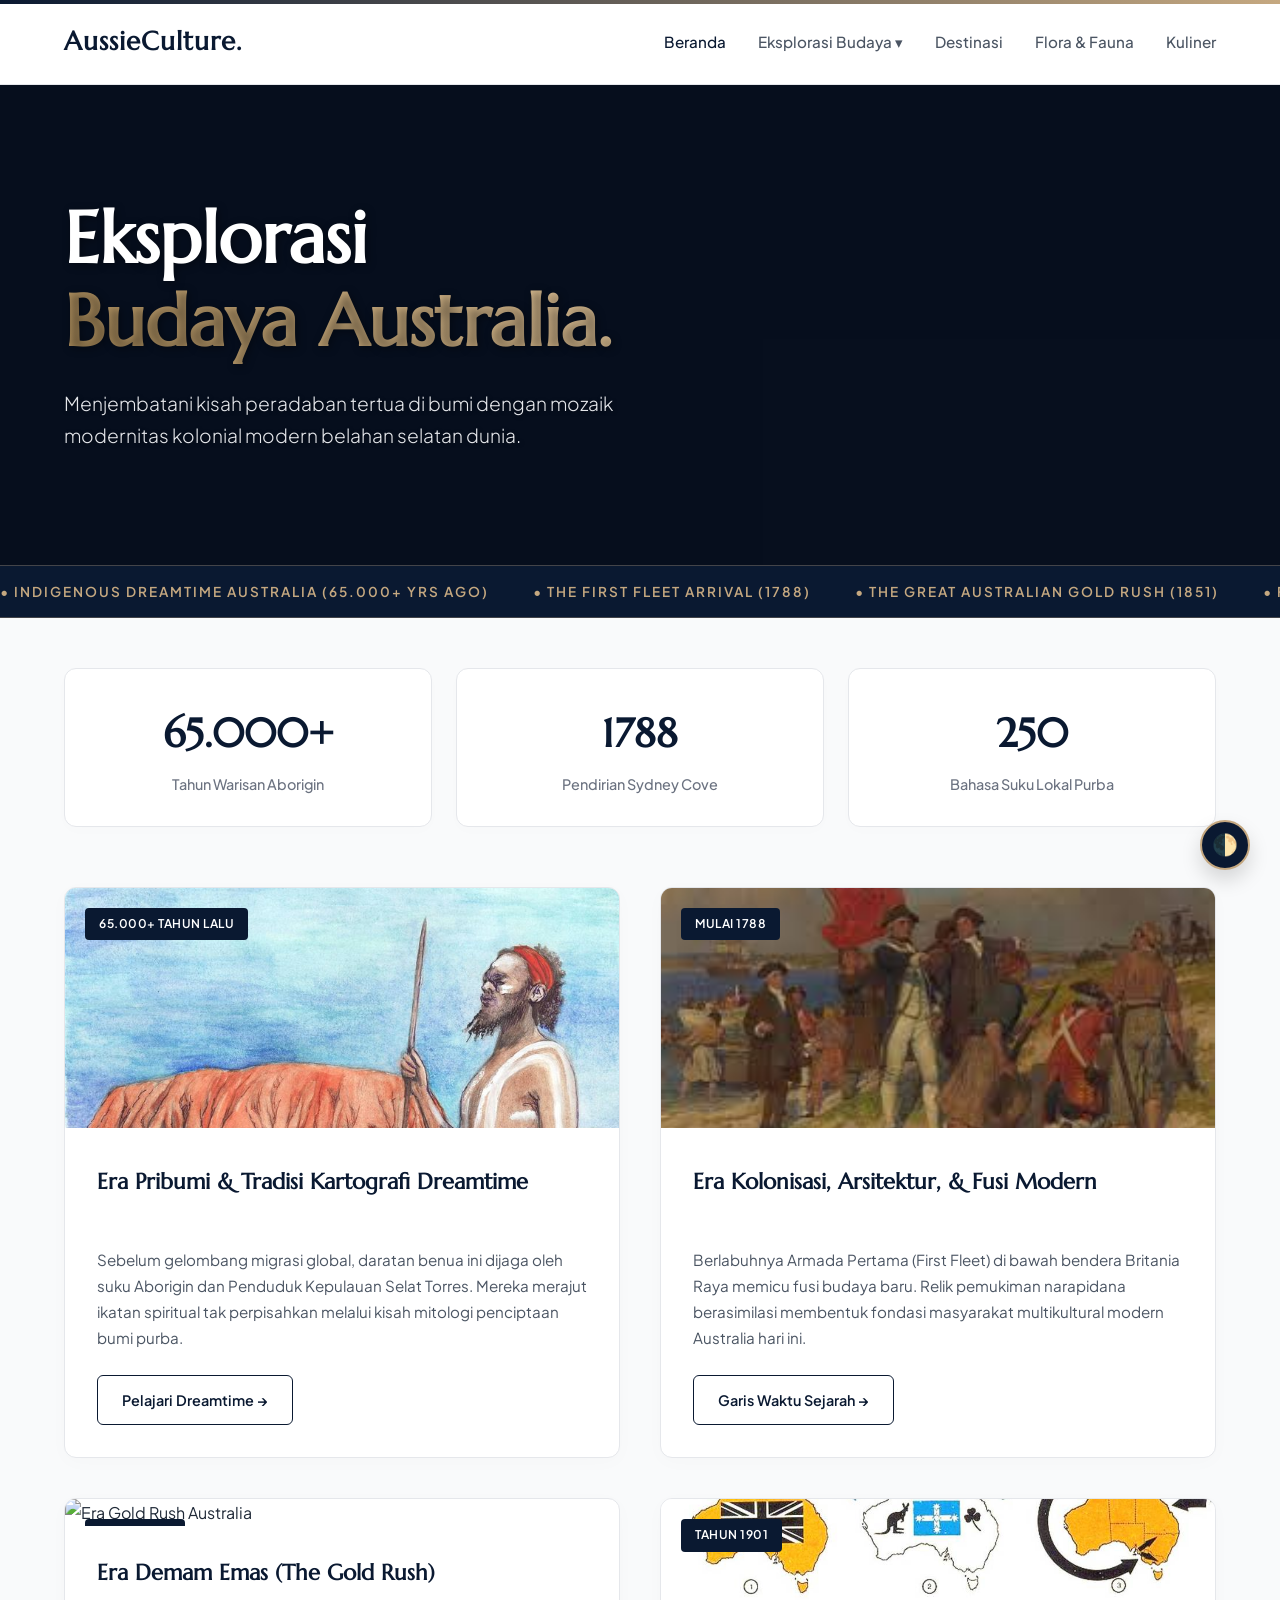
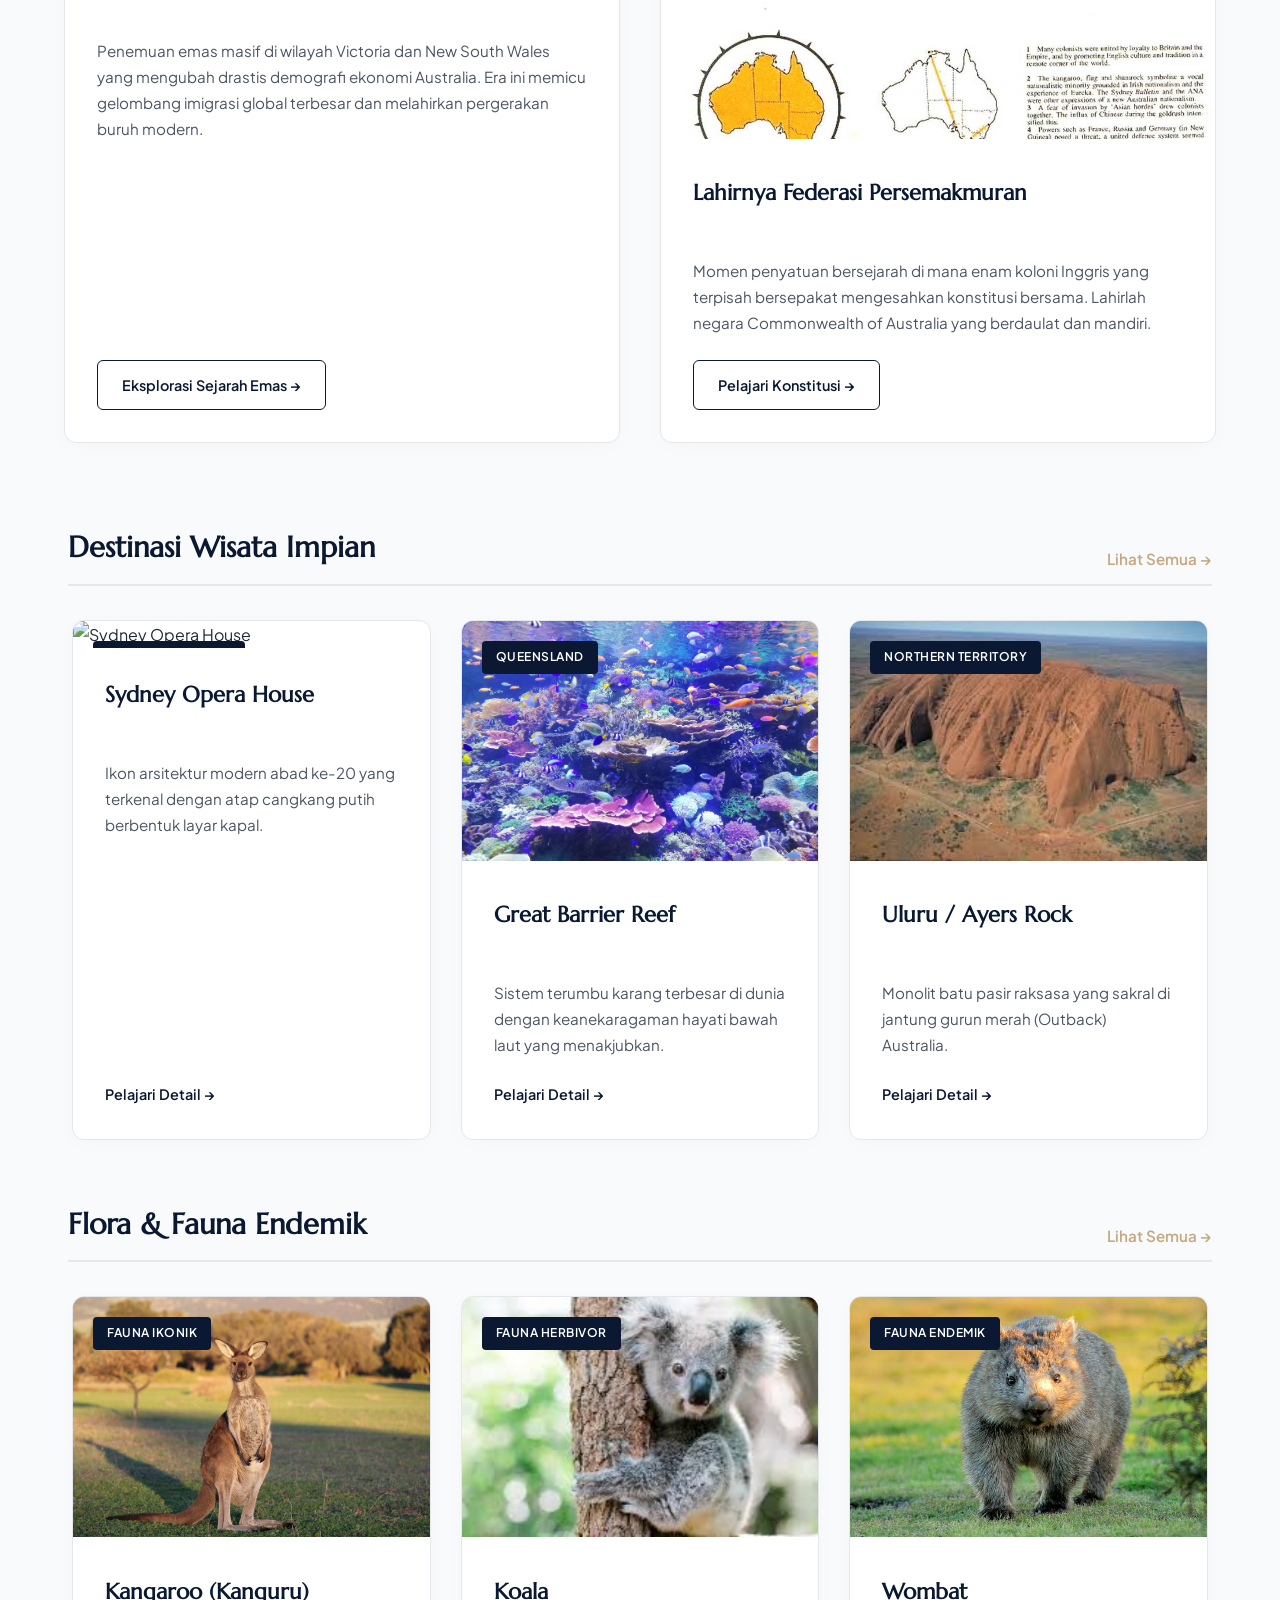
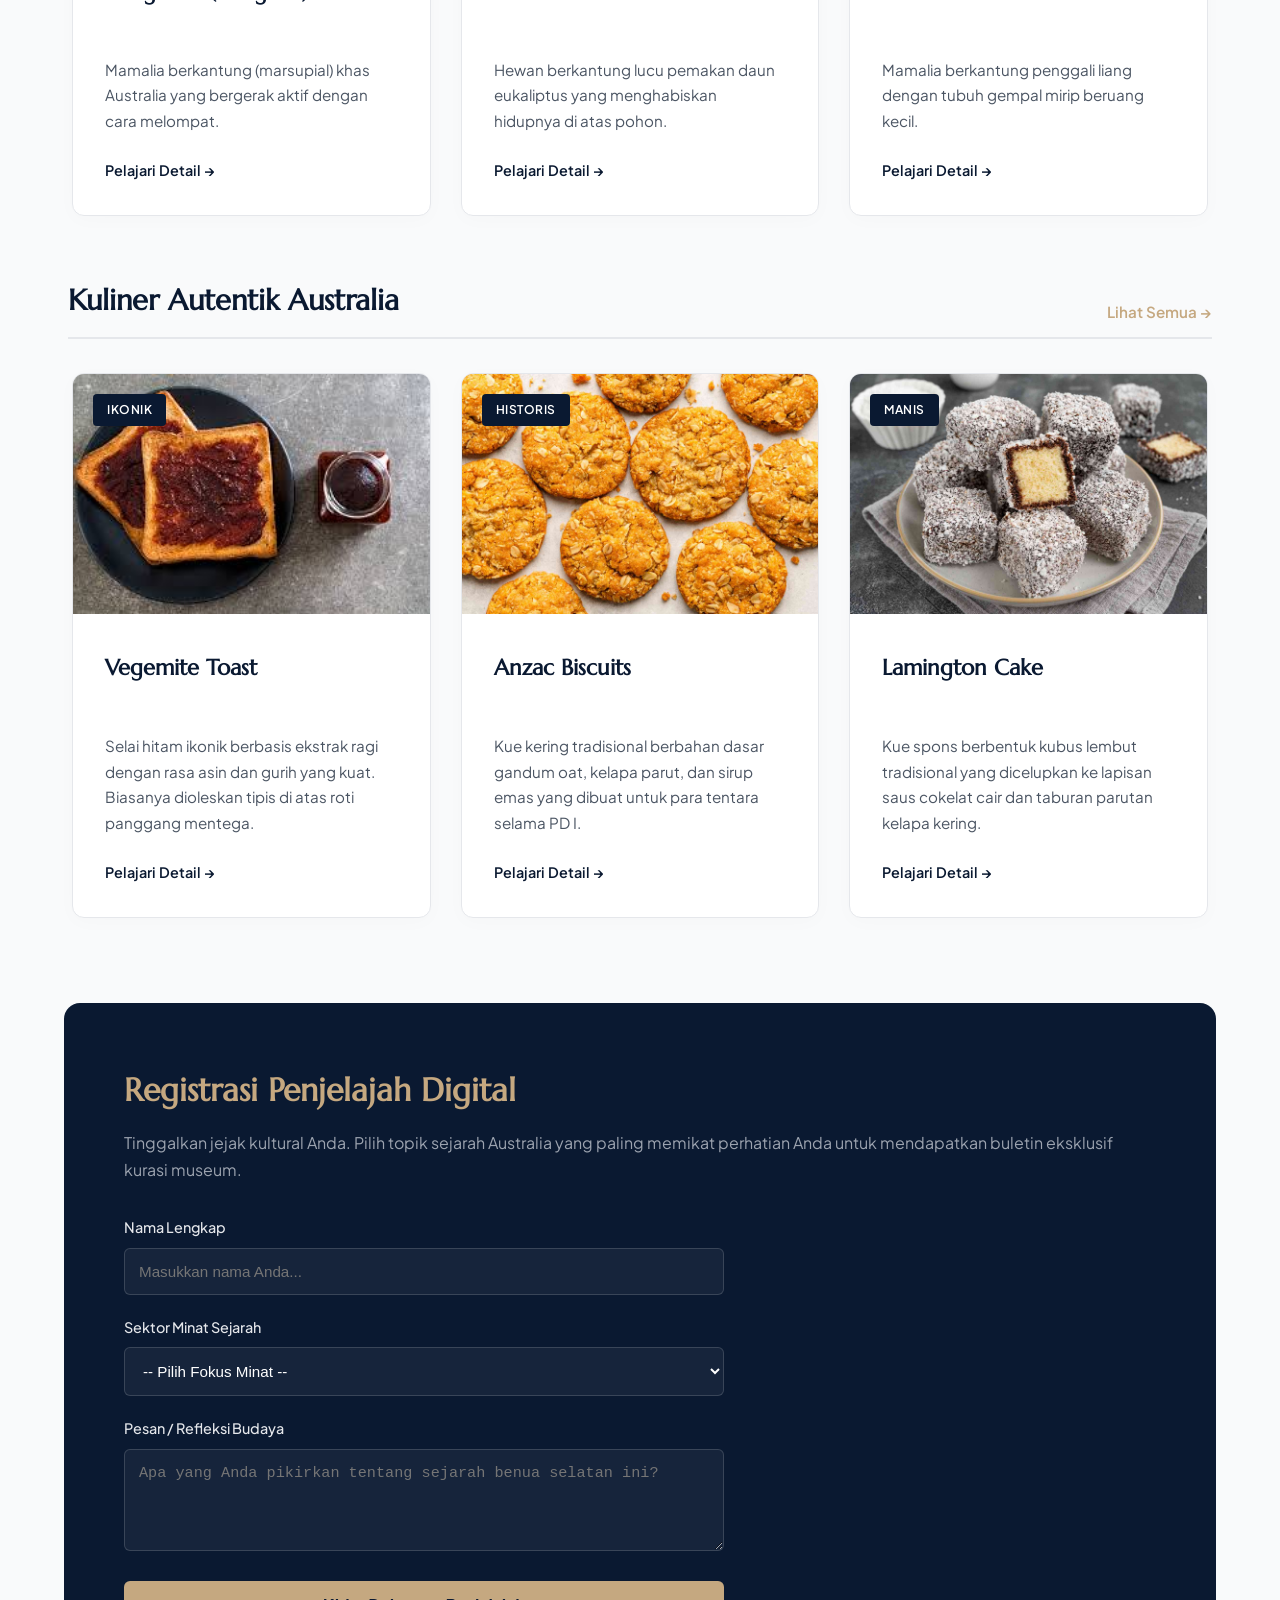
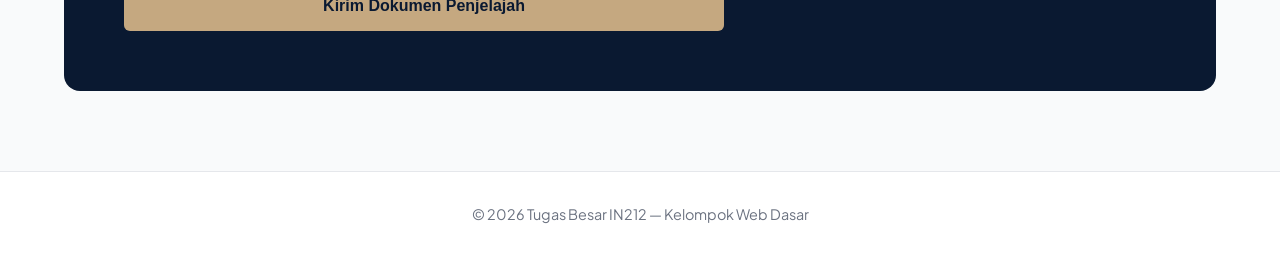
==== commit 24b87330: "menambahkan_data" ====
--- a/index.html
+++ b/index.html
@@ -31,6 +31,8 @@
                         <a href="index.html#semua" onclick="filterBudaya('semua')">Semua Arkeotipe</a>
                         <a href="detail-budaya.html?id=aborigin">Suku Aborigin</a>
                         <a href="detail-budaya.html?id=kolonial">Seni & Kolonial</a>
+                        <a href="detail-budaya.html?id=goldrush">Era Demam Emas</a>
+                        <a href="detail-budaya.html?id=federasi">Lahirnya Federasi</a>
                     </div>
                 </li>
                 <li><a href="destinasi.html" id="nav-destinasi">Destinasi</a></li>
@@ -88,44 +90,55 @@
             </div>
         </section>
 
-        <!-- Arkeotipe Sejarah -->
         <section class="sejarah-grid" id="semua">
-            <div class="sejarah-card" id="card-aborigin">
-                <div class="card-img-wrapper">
-                    <img src="photo/suku-aborigin.jpg" alt="Suku Aborigin Australia" class="card-img">
-                    <span class="card-tag">65.000+ TAHUN LALU</span>
-                </div>
-                <div class="card-body">
-                    <h2>Era Pribumi & Tradisi Kartografi Dreamtime</h2>
-                    <p>Sebelum gelombang migrasi global, daratan benua ini dijaga oleh suku Aborigin dan Penduduk Kepulauan Selat Torres. Mereka merajut ikatan spiritual tak perpisahkan melalui kisah mitologi penciptaan bumi purba.</p>
-                    <a href="detail-budaya.html?id=aborigin" class="btn-primary" style="text-decoration: none; display: inline-block; text-align: center;">Pelajari Dreamtime →</a>
-                </div>
-            </div>
-
-            <div class="sejarah-card" id="card-kolonial">
-                <div class="card-img-wrapper">
-                    <img src="photo/captain-cook.jpg" alt="Era Kolonial Australia" class="card-img">
-                    <span class="card-tag">MULAI 1788</span>
-                </div>
-                <div class="card-body">
-                    <h2>Era Kolonisasi, Arsitektur, & Fusi Modern</h2>
-                    <p>Berlabuhnya Armada Pertama (First Fleet) di bawah bendera Britania Raya memicu fusi budaya baru. Relik pemukiman narapidana berasimilasi membentuk fondasi masyarakat multikultural modern Australia hari ini.</p>
-                    <a href="detail-budaya.html?id=kolonial" class="btn-primary" style="text-decoration: none; display: inline-block; text-align: center;">Garis Waktu Sejarah →</a>
-                </div>
-            </div>
-        </section>
-
-        <div class="quote-banner">
-            <span class="quote-tag">FAKTA HARI INI</span>
-            <p id="live-quote">"Uluru bukan sekadar batu, melainkan sebuah entitas hidup tempat bermulanya hukum Dreamtime bagi suku Anangu."</p>
-        </div>
-
-        <section class="artefak-section">
-            <div class="section-header">
-                <h2>Artefak & Simbol Budaya</h2>
-            </div>
-            <ul class="artefak-list" id="dynamic-list"></ul>
-        </section>
+    <div class="sejarah-card" id="card-aborigin">
+        <div class="card-img-wrapper">
+            <img src="photo/suku-aborigin.jpg" alt="Suku Aborigin Australia" class="card-img">
+            <span class="card-tag">65.000+ TAHUN LALU</span>
+        </div>
+        <div class="card-body">
+            <h2>Era Pribumi & Tradisi Kartografi Dreamtime</h2>
+            <p>Sebelum gelombang migrasi global, daratan benua ini dijaga oleh suku Aborigin dan Penduduk Kepulauan Selat Torres. Mereka merajut ikatan spiritual tak perpisahkan melalui kisah mitologi penciptaan bumi purba.</p>
+            <a href="detail-budaya.html?id=aborigin" class="btn-primary" style="text-decoration: none; display: inline-block; text-align: center;">Pelajari Dreamtime →</a>
+        </div>
+    </div>
+    
+    <div class="sejarah-card" id="card-kolonial">
+        <div class="card-img-wrapper">
+            <img src="photo/captain-cook.jpg" alt="Era Kolonial Australia" class="card-img">
+            <span class="card-tag">MULAI 1788</span>
+        </div>
+        <div class="card-body">
+            <h2>Era Kolonisasi, Arsitektur, & Fusi Modern</h2>
+            <p>Berlabuhnya Armada Pertama (First Fleet) di bawah bendera Britania Raya memicu fusi budaya baru. Relik pemukiman narapidana berasimilasi membentuk fondasi masyarakat multikultural modern Australia hari ini.</p>
+            <a href="detail-budaya.html?id=kolonial" class="btn-primary" style="text-decoration: none; display: inline-block; text-align: center;">Garis Waktu Sejarah →</a>
+        </div>
+    </div>
+
+    <div class="sejarah-card" id="card-goldrush">
+        <div class="card-img-wrapper">
+            <img src="photo/gold-rushes.jpg" alt="Era Gold Rush Australia" class="card-img">
+            <span class="card-tag">TAHUN 1851</span>
+        </div>
+        <div class="card-body">
+            <h2>Era Demam Emas (The Gold Rush)</h2>
+            <p>Penemuan emas masif di wilayah Victoria dan New South Wales yang mengubah drastis demografi ekonomi Australia. Era ini memicu gelombang imigrasi global terbesar dan melahirkan pergerakan buruh modern.</p>
+            <a href="detail-budaya.html?id=goldrush" class="btn-primary" style="text-decoration: none; display: inline-block; text-align: center;">Eksplorasi Sejarah Emas →</a>
+        </div>
+    </div>
+
+    <div class="sejarah-card" id="card-federasi">
+        <div class="card-img-wrapper">
+            <img src="photo/federasi.jpg" alt="Federasi Australia 1901" class="card-img">
+            <span class="card-tag">TAHUN 1901</span>
+        </div>
+        <div class="card-body">
+            <h2>Lahirnya Federasi Persemakmuran</h2>
+            <p>Momen penyatuan bersejarah di mana enam koloni Inggris yang terpisah bersepakat mengesahkan konstitusi bersama. Lahirlah negara Commonwealth of Australia yang berdaulat dan mandiri.</p>
+            <a href="detail-budaya.html?id=federasi" class="btn-primary" style="text-decoration: none; display: inline-block; text-align: center;">Pelajari Konstitusi →</a>
+        </div>
+    </div>
+</section>
 
         <!-- EKSPANSI REVISI: Galeri Kategori Kartu dengan Fitur Slide/Swipe -->
         
@@ -295,7 +308,7 @@
                         <option value="Antropologi Aborigin">Antropologi Aborigin (65.000+ Tahun Lalu)</option>
                         <option value="Navigasi Maritim Kolonial">Navigasi Maritim & Kolonialisme (Mulai 1788)</option>
                         <option value="Demam Emas (Gold Rush)">Era Demam Emas & Migrasi Global (1851)</option>
-                        <option value="Fusi Modern Kontemporer">Seni Komunitas Kontemporer & Multikultural</option>
+                        <option value="Federasi & Seni Multikultural">Lahirnya Federasi & Seni Multikultural (1901)</option>
                     </select>
                 </div>
 
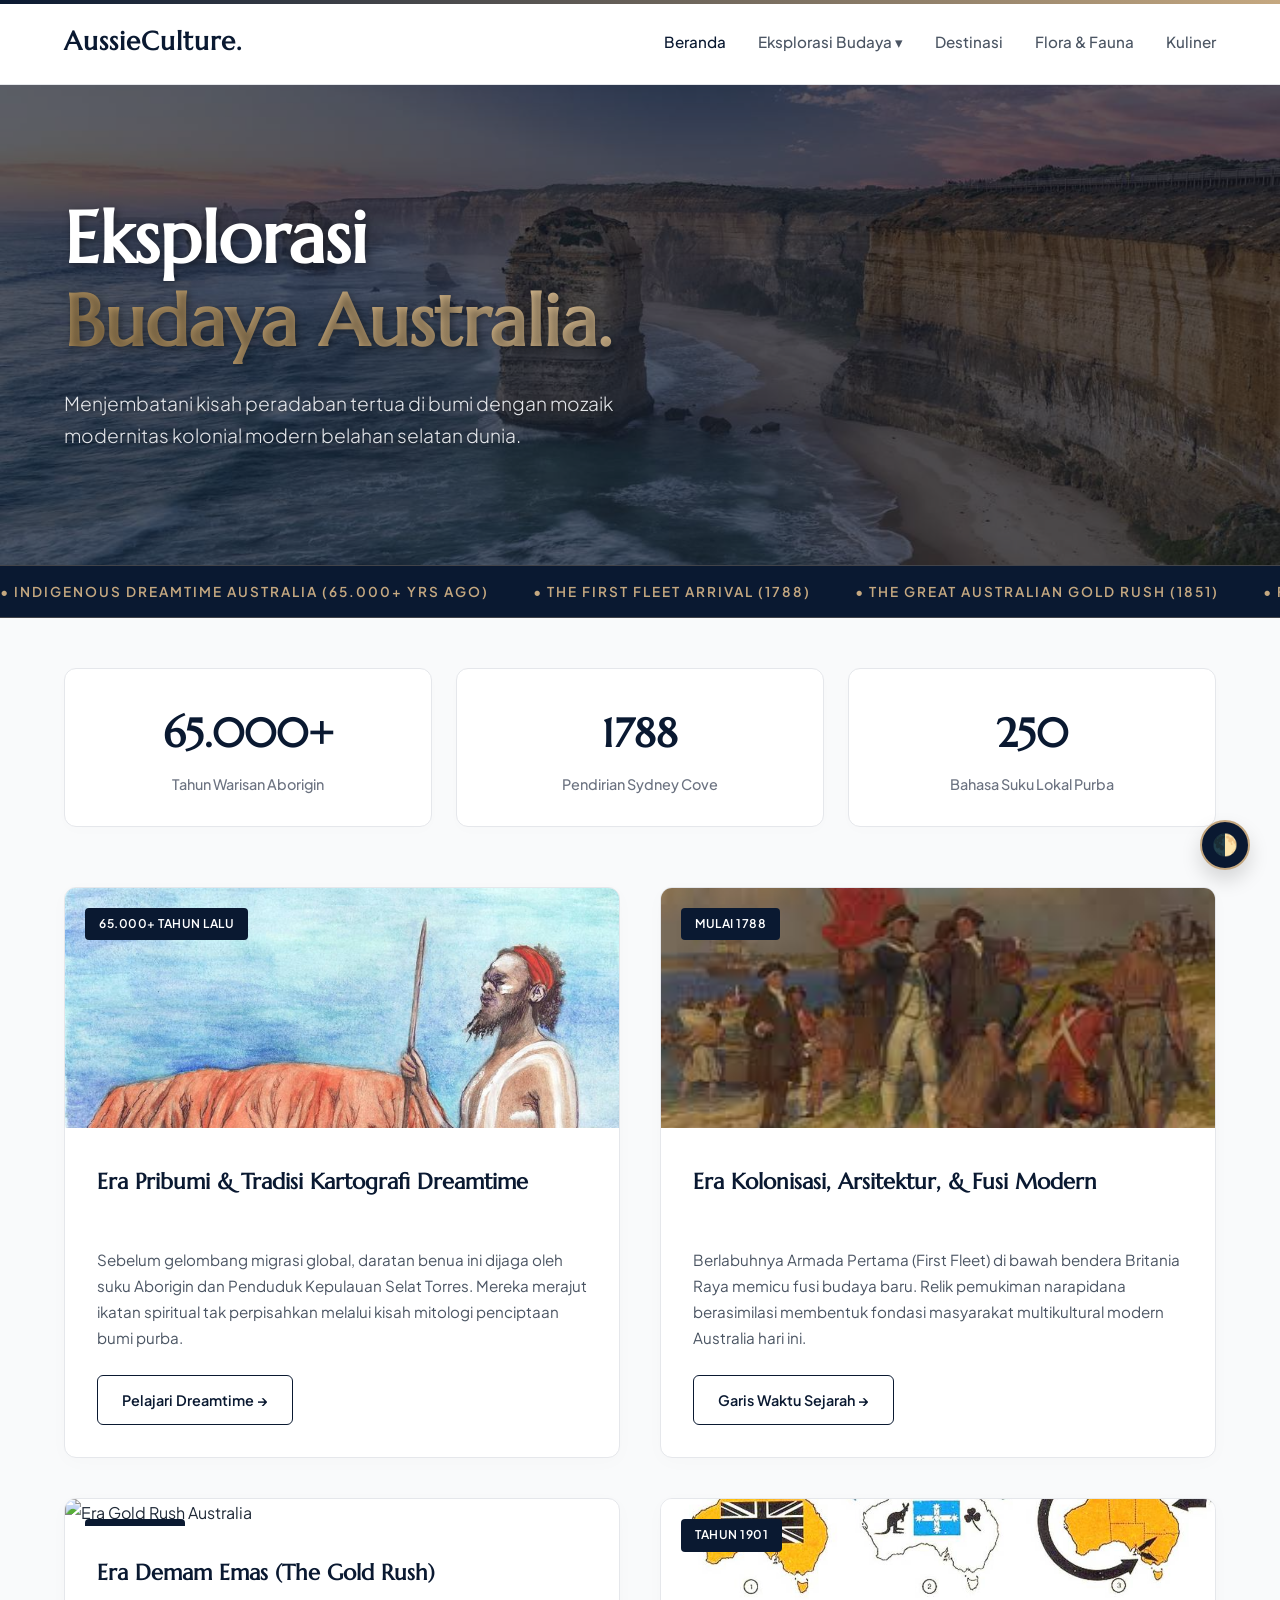
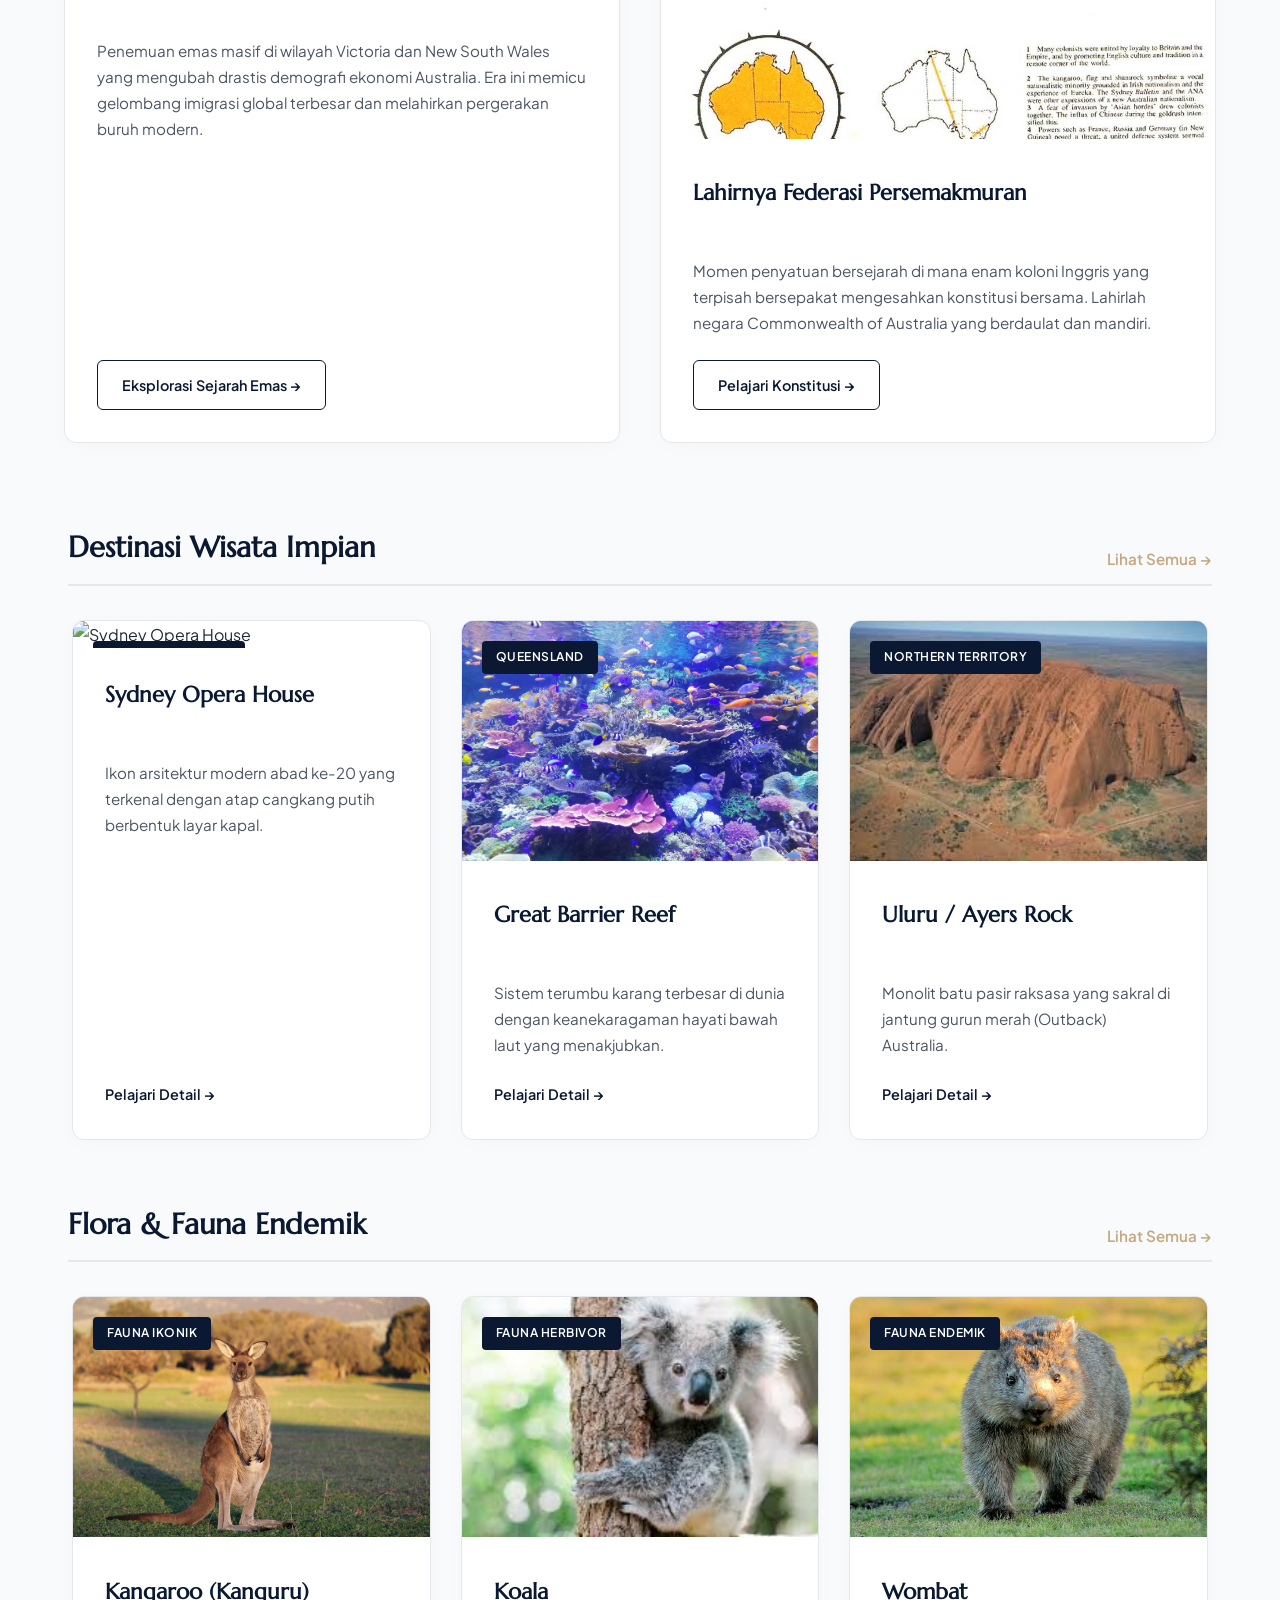
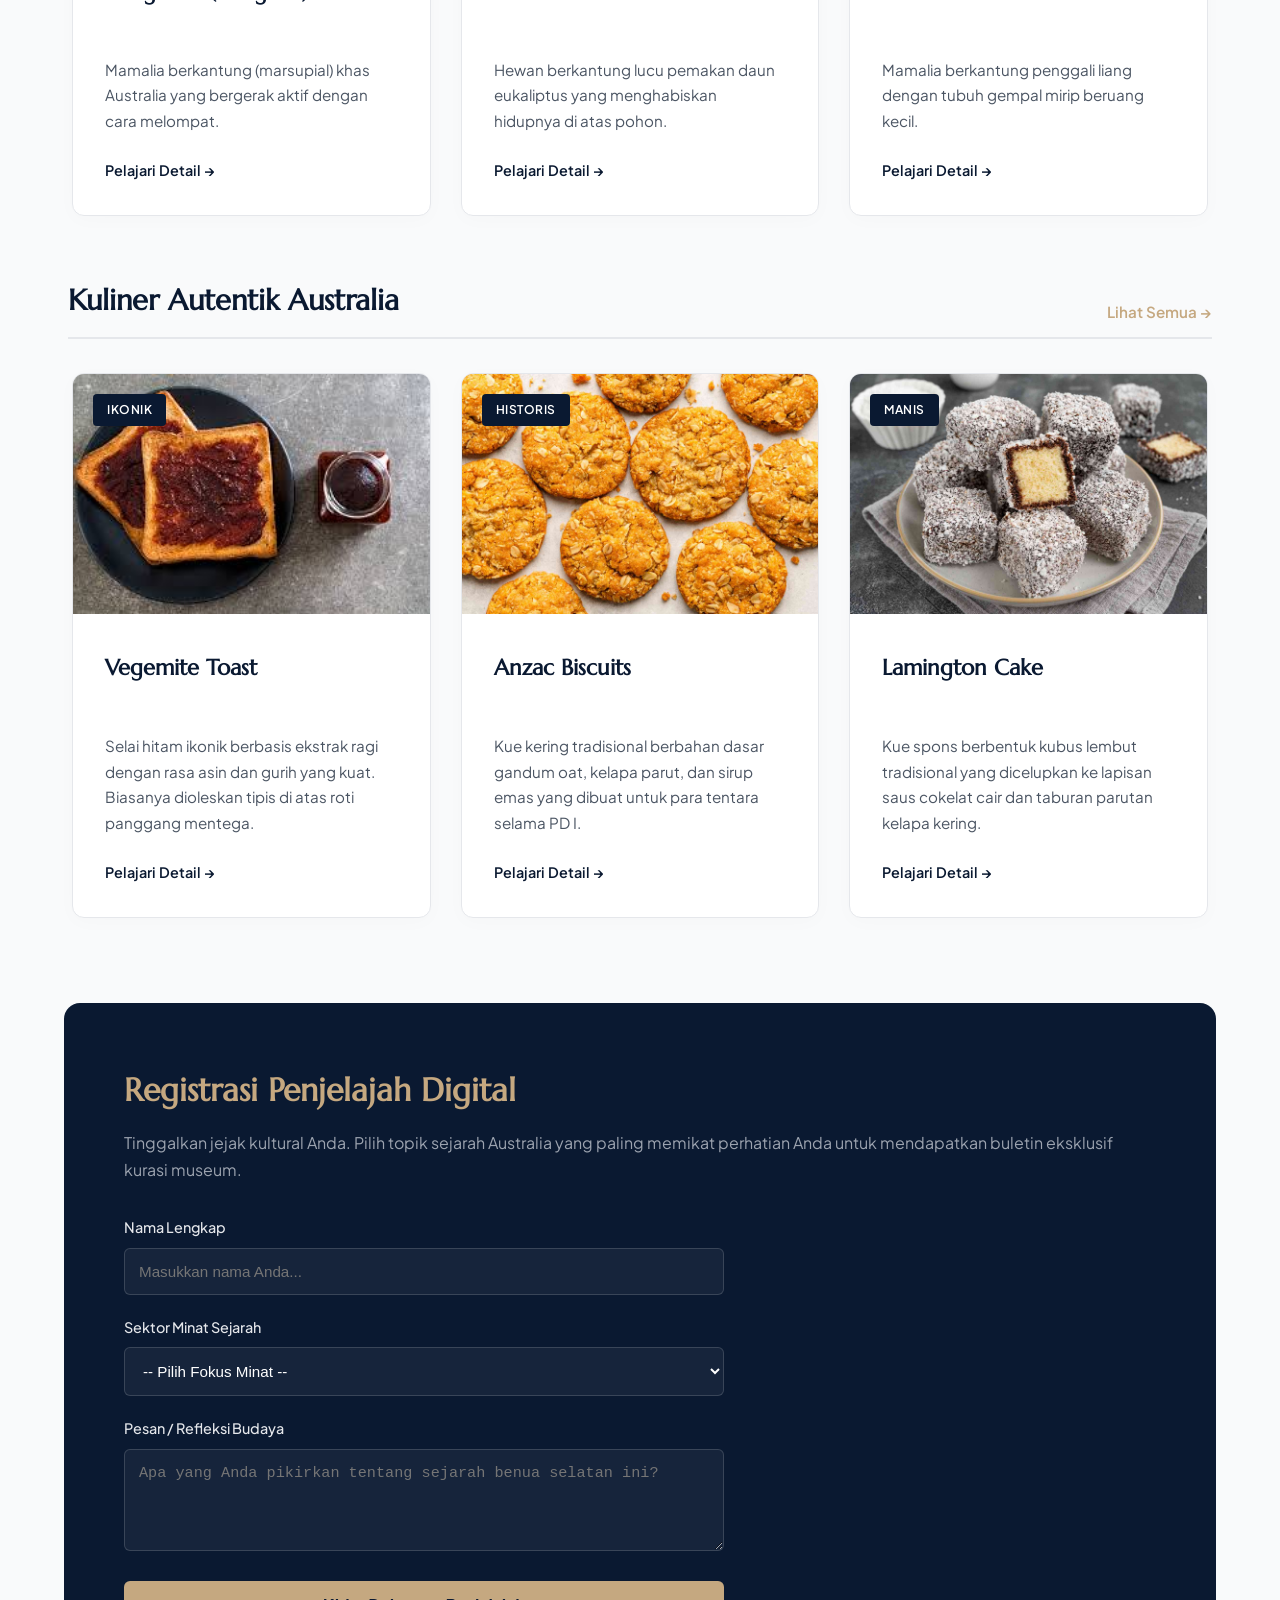
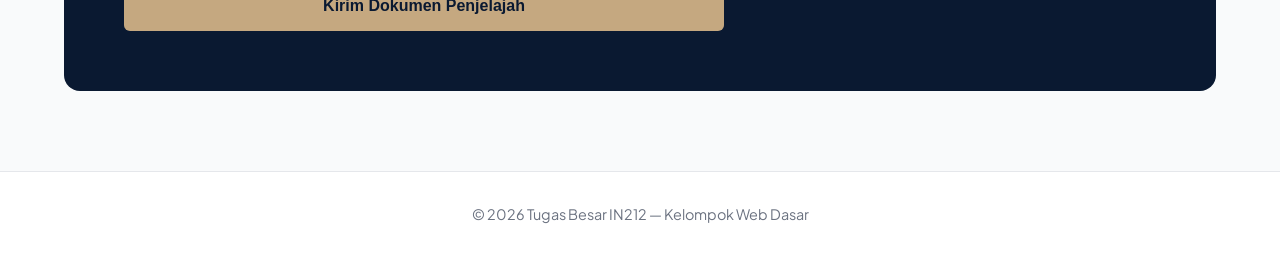
==== commit a7355dd9: "update_backgroun_image" ====
--- a/index.html
+++ b/index.html
@@ -46,11 +46,11 @@
         <!-- Background Hero Carousel -->
         <div class="hero-carousel" id="hero-carousel">
             <div class="carousel-track" id="carousel-track">
-                <div class="carousel-slide" style="background-image: url('https://images.unsplash.com/photo-1529156069898-49953e39b3ac?auto=format&fit=crop&w=1600&q=80');"></div>
+                <div class="carousel-slide" style="background-image: url('photo/ocean-road2.jpg');"></div>               
                 <div class="carousel-slide" style="background-image: url('https://images.unsplash.com/photo-1506973035872-a4ec16b8e8d9?auto=format&fit=crop&w=1600&q=80');"></div>
-                <div class="carousel-slide" style="background-image: url('https://images.unsplash.com/photo-1544551763-46a013bb70d5?auto=format&fit=crop&w=1600&q=80');"></div>
-                <!-- Klon Slide Pertama untuk Loop Tak Terhingga -->
-                <div class="carousel-slide" style="background-image: url('https://images.unsplash.com/photo-1529156069898-49953e39b3ac?auto=format&fit=crop&w=1600&q=80');"></div>
+                <div class="carousel-slide" style="background-image: url('photo/gold-rushes.jpg');"></div>
+                <div class="carousel-slide" style="background-image: url('photo/vegemite2.jpg');"></div>
+
             </div>
             <div class="carousel-overlay"></div>
         </div>
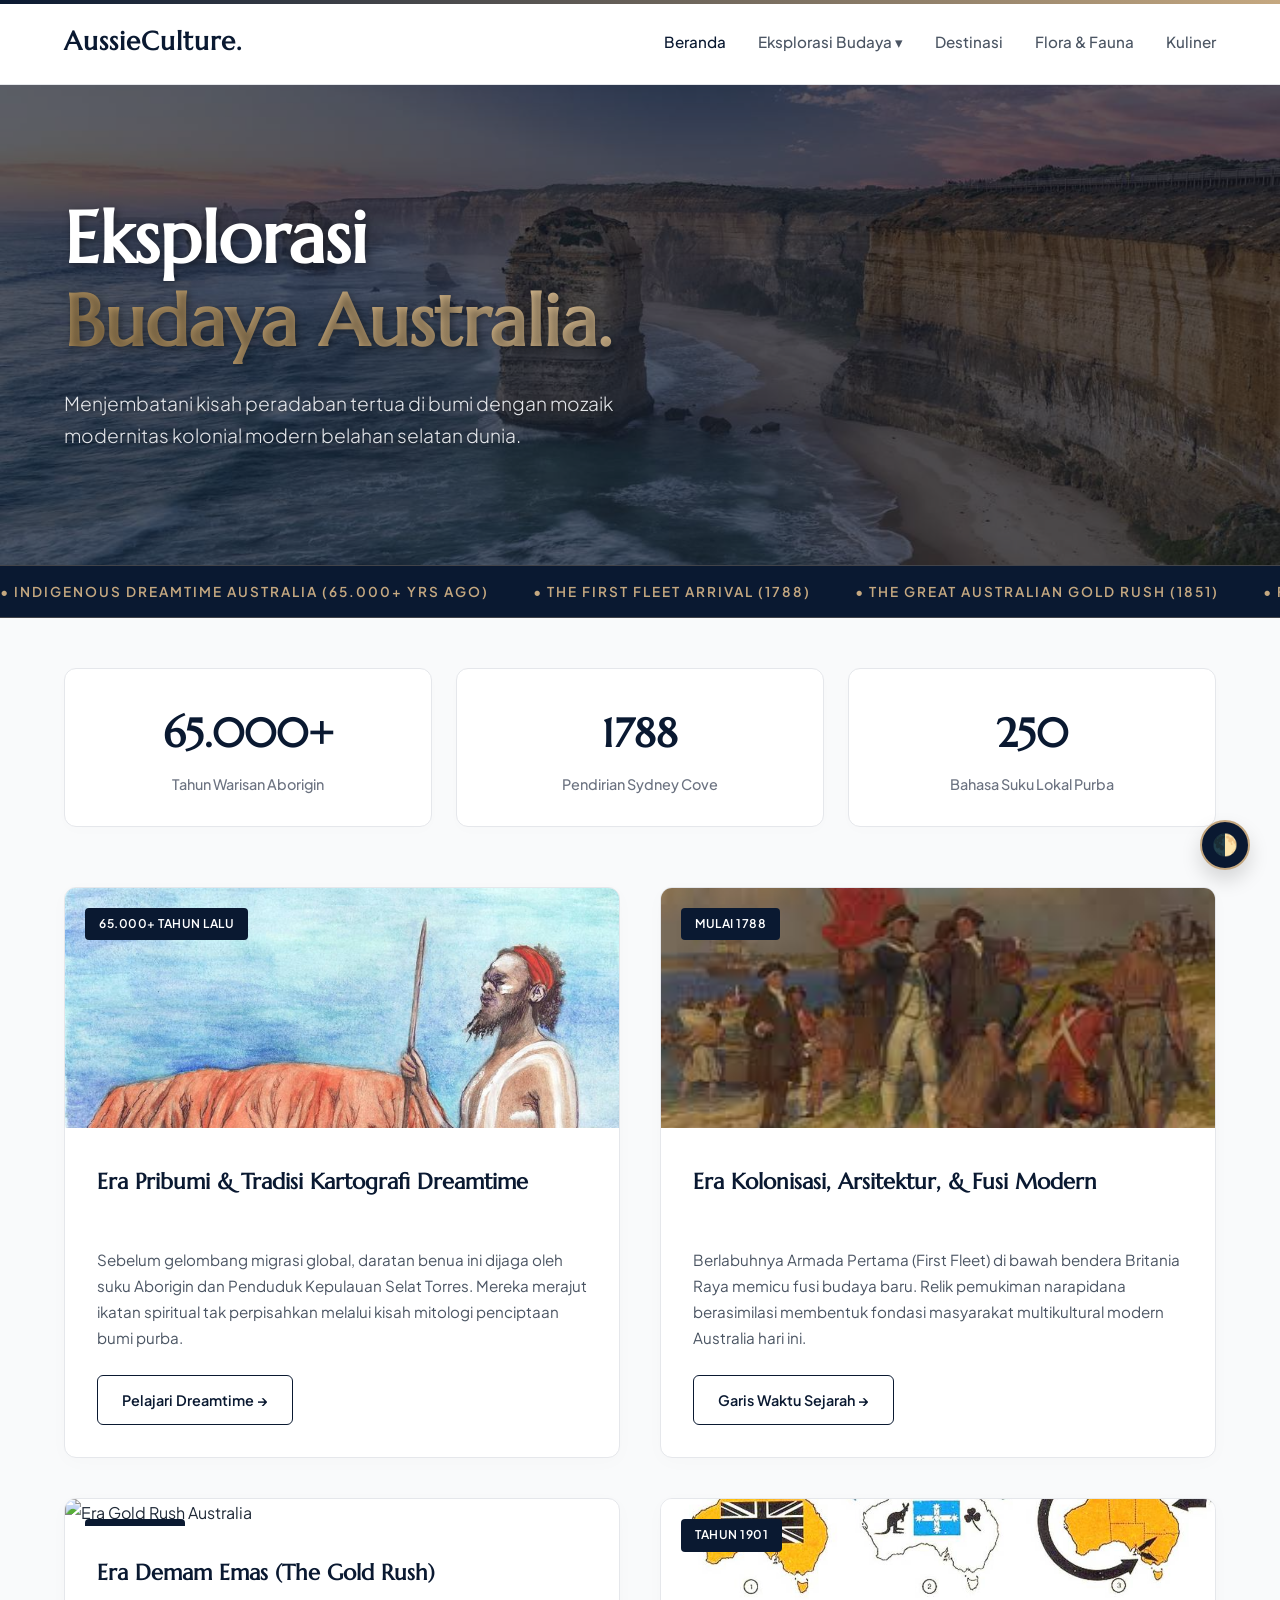
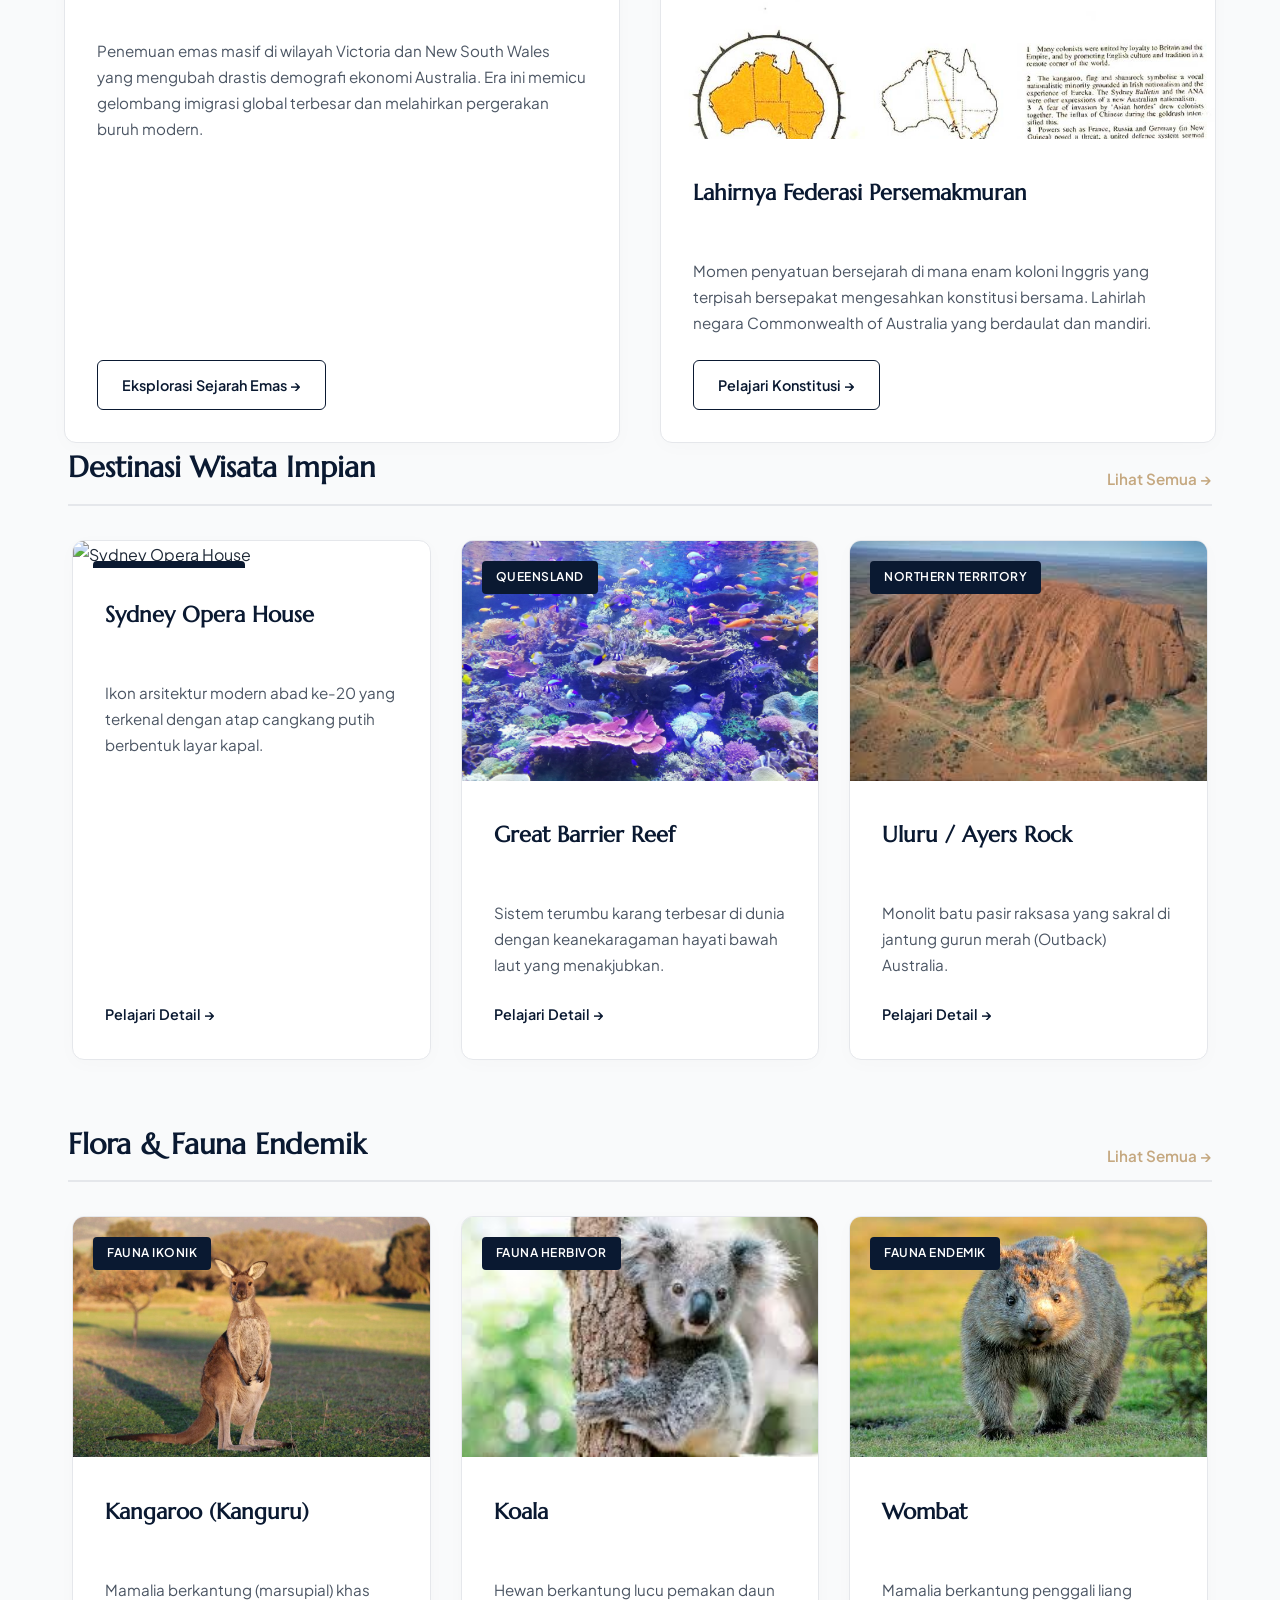
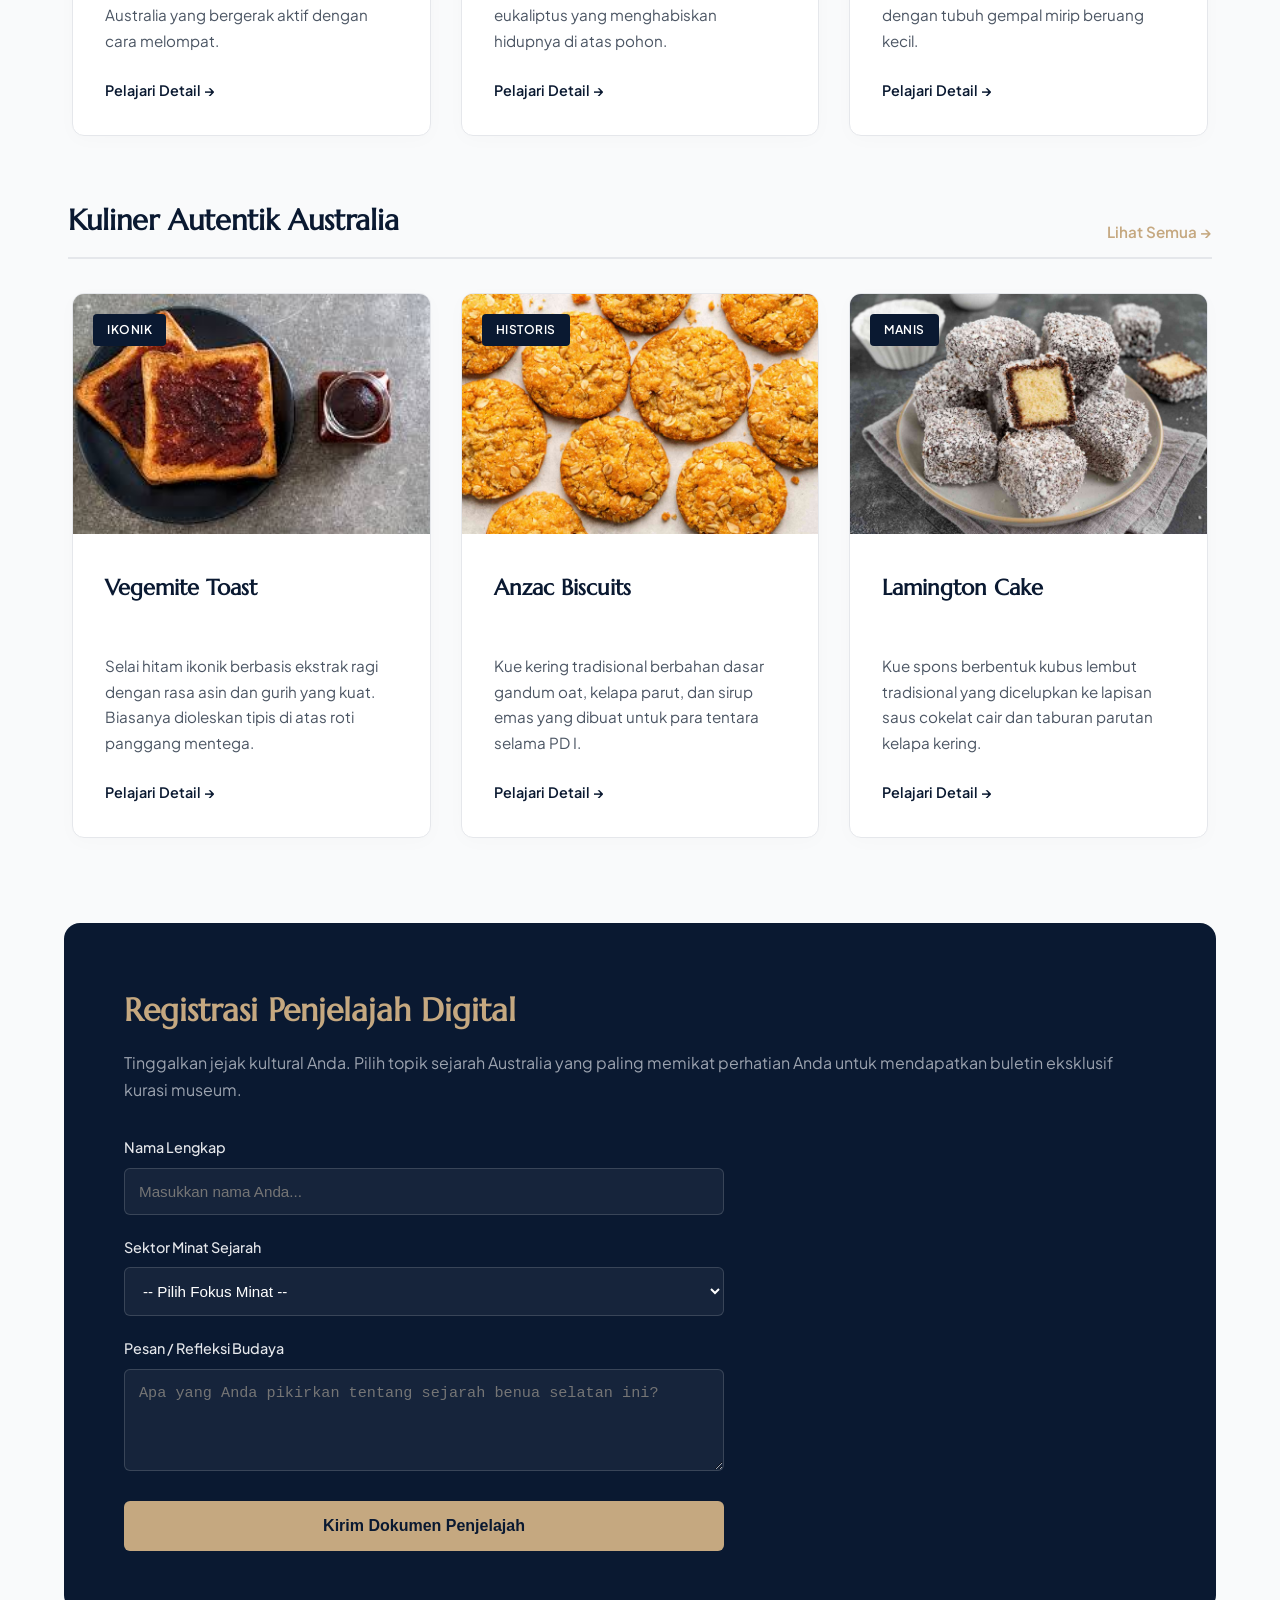
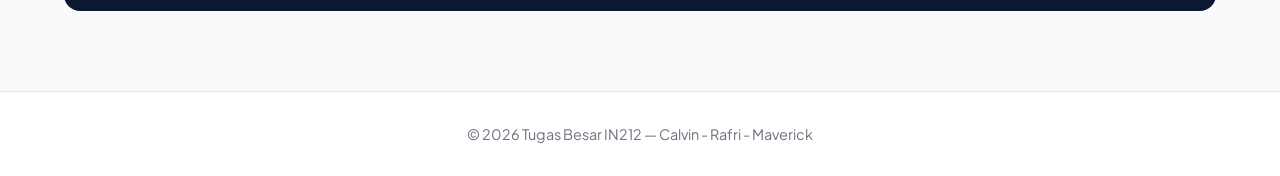
==== commit 872ba9f1: "update_tampilan_hp&footer" ====
--- a/index.html
+++ b/index.html
@@ -204,9 +204,12 @@
                             <img src="photo/kanguru.jpg" alt="Kangaroo" class="card-img">
                             <span class="card-tag">FAUNA IKONIK</span>
                         </div>
-                        <div class="card-body">
+                        <div class="card-body" style="position: relative; overflow: hidden;">
                             <h2>Kangaroo (Kanguru)</h2>
                             <p>Mamalia berkantung (marsupial) khas Australia yang bergerak aktif dengan cara melompat.</p>
+                            
+                            <div id="breloom-walking-area"></div>
+
                             <span class="kuliner-more">Pelajari Detail →</span>
                         </div>
                     </div>
@@ -217,22 +220,29 @@
                             <img src="photo/koala.jpg" alt="Koala" class="card-img">
                             <span class="card-tag">FAUNA HERBIVOR</span>
                         </div>
-                        <div class="card-body">
+                        <div class="card-body" style="position: relative; overflow: hidden;">
                             <h2>Koala</h2>
                             <p>Hewan berkantung lucu pemakan daun eukaliptus yang menghabiskan hidupnya di atas pohon.</p>
-                            <span class="kuliner-more">Pelajari Detail →</span>
-                        </div>
-                    </div>
-                </a>
+                            
+                            <div id="koala-walking-area"></div>
+
+                            <span class="kuliner-more">Pelajari Detail →</span>
+                        </div>
+                    </div>
+                </a>
+
                 <a href="detail-flora-fauna.html?id=wombat" class="card-link">
                     <div class="sejarah-card">
                         <div class="card-img-wrapper">
                             <img src="photo/wombat.jpg" alt="Wombat" class="card-img">
                             <span class="card-tag">FAUNA ENDEMIK</span>
                         </div>
-                        <div class="card-body">
+                        <div class="card-body" style="position: relative; overflow: hidden;">
                             <h2>Wombat</h2>
                             <p>Mamalia berkantung penggali liang dengan tubuh gempal mirip beruang kecil.</p>
+                            
+                            <div id="wombat-walking-area"></div>
+
                             <span class="kuliner-more">Pelajari Detail →</span>
                         </div>
                     </div>
@@ -324,7 +334,7 @@
 
     <footer class="footer">
         <div class="footer-container container">
-            <p>© 2026 Tugas Besar IN212 — Kelompok Web Dasar</p>
+            <p>© 2026 Tugas Besar IN212 — Calvin - Rafri - Maverick</p>
         </div>
     </footer>
 
--- a/style.css
+++ b/style.css
@@ -175,11 +175,30 @@
 }
 
 /* --- FITUR: Grid Layout & Cards --- */
-.sejarah-grid, .kuliner-grid {
-    display: grid;
-    grid-template-columns: 1fr; /* Konsep Mobile First */
-    gap: 40px;
-    margin-bottom: 80px;
+@media (max-width: 768px) {
+    /* 1. Mengubah pembungkus kartu sejarah/konten agar turun ke bawah */
+    .timeline, .sejara-grid, .kuliner-grid, main.container, .container { 
+        display: flex !important;
+        flex-direction: column !important; /* Memaksa elemen menyusun satu-satu ke bawah */
+        gap: 20px !important;              /* Memberi jarak vertikal antar kartu */
+        padding: 0 15px !important;        /* Memberi jarak aman dari tepi layar HP */
+    }
+
+    /* 2. Mengatur agar lebar setiap kartu menjadi penuh satu layar HP */
+    .sejarah-card, .card-link, .destinasi-card, .kuliner-card {
+        width: 100% !important;            /* Kartu memenuhi lebar layar HP */
+        max-width: 100% !important;
+        flex: 0 0 100% !important;
+        margin-bottom: 10px;
+    }
+    
+    /* 3. Menyesuaikan ukuran font spanduk utama agar tidak kebesaran di HP */
+    .text-effect {
+        font-size: 2rem !important;        /* Mengecilkan ukuran judul jumbotron di HP */
+    }
+    .hero-carousel, .destinasi-carousel-hero, .flora-banner-box {
+        height: 300px !important;          /* Menurunkan tinggi banner agar proporsional di HP */
+    }
 }
 
 .card-link {
@@ -1229,6 +1248,130 @@
     color: #6B7280;
 }
 
+/* ============ MASUKKAN INI KE STYLE.CSS UNTUK MENGGANTI CSS BRELOOM LAMA ============ */
+
+/* Jalur jalan mengunci di dalam kotak card-body */
+#breloom-walking-area, #koala-walking-area, #wombat-walking-area {
+    position: absolute;
+    bottom: 35px; /* Mengatur tinggi posisi jalan di atas tombol detail */
+    left: 0;
+    width: 100%; /* Lebarnya otomatis selebar kotak kartu */
+    height: 40px; /* Disesuaikan agar pas dengan ukuran teks */
+    pointer-events: none; /* Biar kartu tetap bisa diklik bebas oleh user */
+    z-index: 2;
+    overflow: hidden; /* Memotong gambar saat keluar dari batas kartu */
+}
+
+/* Base style untuk setiap Breloom */
+.walking-breloom {
+    position: absolute;
+    bottom: 0;
+    width: 35px; /* Diperkecil menjadi 35px agar pas masuk ke dalam kartu */
+    height: 35px;
+    left: -40px; /* Mulai dari luar kotak sebelah kiri */
+    z-index: 20; /* DIUBAH: Naikkan angka agar prioritas lapisan berada di atas text & link kartu */
+    pointer-events: auto;
+}
+
+.walking-breloom img {
+    width: 100%;
+    height: 100%;
+    transform: scaleX(-1); /* Membalik gambar agar menghadap ke kanan maju */
+}
+
+/* Efek Glow khusus untuk Breloom Shiny */
+.walking-breloom.is-shiny img {
+    filter: drop-shadow(0 0 5px rgba(255, 205, 0, 0.8)) brightness(1.1);
+}
+
+/* GABUNGAN ANIMASI: Berjalan Menyeberang Kotak + Melompat Kecil */
+.animate-walk {
+    animation: breloomWalksInside 6s linear forwards, breloomHopsInside 0.5s infinite ease-in-out;
+}
+
+/* Animasi Berjalan dari Kiri ke Kanan Kotak Kartu */
+@keyframes breloomWalksInside {
+    0% { left: -40px; }
+    100% { left: 100%; } /* Hilang tepat saat melewati batas kanan kotak kartu */
+}
+
+/* Animasi Melompat Kecil di dalam kotak */
+@keyframes breloomHopsInside {
+    0%, 100% { transform: translateY(0); }
+    50% { transform: translateY(-6px); } /* Lompat pendek agar rapi */
+}
+
+/* Animasi Mengunci Klik setelah ditangkap */
+.caught-ball {
+    pointer-events: none; /* Biar ga bisa diklik berkali-kali */
+    animation: pokeballShake 0.5s ease-in-out 3; /* Bergoyang 3 kali */
+}
+
+/* Animasi Goyang Pokeball (Shake) */
+@keyframes pokeballShake {
+    0%, 100% { transform: rotate(0deg); }
+    20% { transform: rotate(-15deg); }
+    40% { transform: rotate(15deg); }
+    60% { transform: rotate(-10deg); }
+    80% { transform: rotate(10deg); }
+}
+
+/* Kotak Notifikasi Toast Sukses Tangkap */
+.pokemon-toast {
+    position: fixed;
+    top: 20px;
+    right: -300px; 
+    background: linear-gradient(135deg, #111111, #222222);
+    color: #ffffff;
+    padding: 12px 20px;
+    border-radius: 8px;
+    border-left: 4px solid #FFCD00; /* Warna emas khas Australia */
+    box-shadow: 0 4px 15px rgba(0,0,0,0.3);
+    font-family: 'Plus Jakarta Sans', sans-serif;
+    font-size: 0.9rem;
+    z-index: 9999;
+    display: flex;
+    align-items: center;
+    gap: 10px;
+    transition: right 0.5s cubic-bezier(0.175, 0.885, 0.32, 1.275), opacity 0.5s;
+}
+
+/* Ikon Pokeball kecil di dalam Notifikasi */
+.pokemon-toast img {
+    width: 20px;
+    height: 20px;
+}
+
+/* Kelas untuk memunculkan Notifikasi */
+.pokemon-toast.show {
+    right: 20px;
+}
+
+body, 
+nav, 
+.sejarah-card, 
+.card-body, 
+h2, 
+h3, 
+p, 
+a {
+    transition: background-color 0.5s ease, color 0.5s ease, border-color 0.5s ease;
+}
+
+#dark-mode-toggle {
+    display: flex;
+    align-items: center;
+    justify-content: center;
+    transition: transform 0.5s cubic-bezier(0.4, 0, 0.2, 1);
+    cursor: pointer;
+    outline: none;
+}
+
+/* Efek putar 180 derajat saat class ini aktif */
+#dark-mode-toggle.rotate-active {
+    transform: rotate(180deg);
+}
+
 @media (max-width: 640px) {
     .artefak-item {
         flex-direction: column;
@@ -1238,4 +1381,4 @@
     .artefak-koleksi-tag {
         align-self: flex-end;
     }
-}
+}
